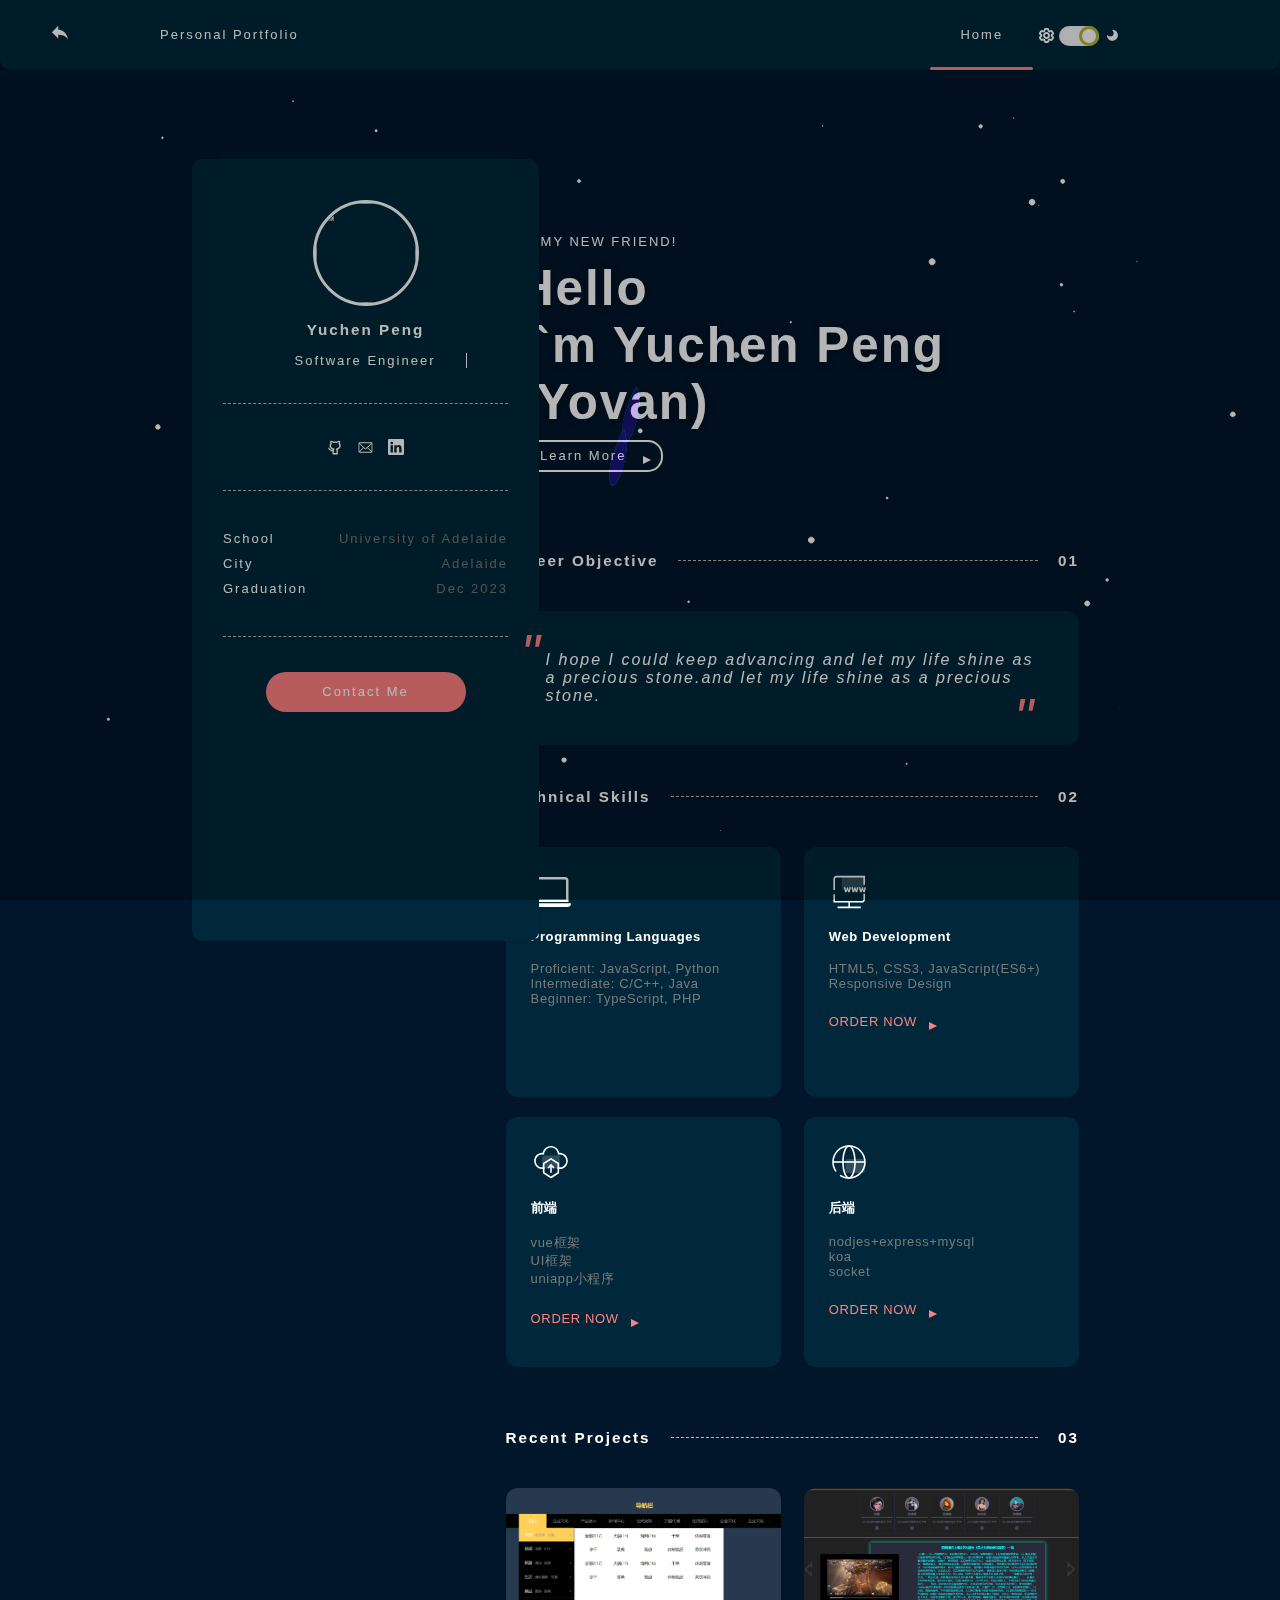
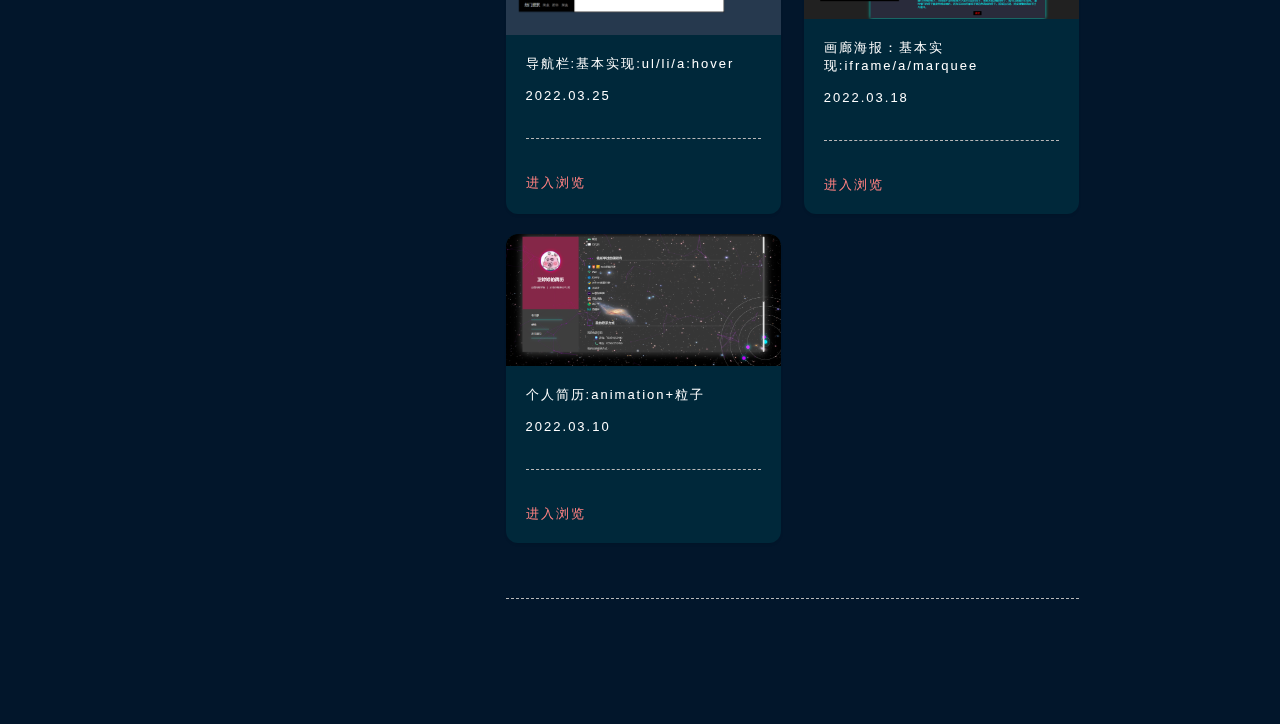
==== github-pages-deploy-action-temp-deployment-folder/index.html @ f35e8fc3 "Deploying to gh-pages from @ YuchenPeng17/Personal-Website@c840c9bd0dc0028532564ed7ede2179ddce161df " ====
<!DOCTYPE html>
<html lang="en">

<head>
  <meta charset="UTF-8">
  <meta http-equiv="X-UA-Compatible" content="IE=edge">
  <!-- This tag is crucial for responsive web design. -->
  <meta name="viewport" content="width=device-width, initial-scale=1.0">
  <title>Yuchen Peng Portfolio</title>
  <link rel="stylesheet" href="./css/base.css">
  <link rel="stylesheet" href="./css/index1.css">
  <script src="./js/jq.js"></script>
</head>

<body>

  <canvas class="canvas-wrap" id="triangle-lost-in-space" resize="true"></canvas>

  <!-- loadding -->
  <div class="lodding-wrap">
    <div class="loadding-div"></div>
  </div>
  <!-- 遮罩层 -->
  <div class="zhezhao" id="zhezhao">
    <span class="close"><svg t="1649229755294" class="icon" viewBox="0 0 1024 1024" version="1.1"
        xmlns="http://www.w3.org/2000/svg" p-id="4692" width="32" height="32">
        <path
          d="M512 0C229.187368 0 0 229.187368 0 512 0 794.812632 229.187368 1024 512 1024 794.812632 1024 1024 794.812632 1024 512 1024 229.187368 794.812632 0 512 0ZM512 970.105263C259.368421 970.105263 53.894737 764.631579 53.894737 512 53.894737 259.368421 259.368421 53.894737 512 53.894737 764.631579 53.894737 970.105263 259.368421 970.105263 512 970.105263 764.631579 764.631579 970.105263 512 970.105263ZM550.130526 512 719.629474 342.366316C730.273684 331.856842 730.273684 314.88 719.629474 304.370526 709.12 293.726316 692.143158 293.726316 681.633684 304.370526L512 473.869474 342.366316 304.370526C331.856842 293.726316 314.88 293.726316 304.370526 304.370526 293.726316 314.88 293.726316 331.856842 304.370526 342.366316L473.869474 512 304.370526 681.633684C293.726316 692.143158 293.726316 709.12 304.370526 719.629474 309.625263 724.884211 316.496842 727.578947 323.368421 727.578947 330.24 727.578947 337.111579 724.884211 342.366316 719.629474L512 550.130526 681.633684 719.629474C686.888421 724.884211 693.76 727.578947 700.631579 727.578947 707.503158 727.578947 714.374737 724.884211 719.629474 719.629474 730.273684 709.12 730.273684 692.143158 719.629474 681.633684L550.130526 512Z"
          p-id="4693"></path>
      </svg></span>
    <div id="videoResume">
      <video id="videoResumeC" controls="" name="media">
        <source src="http://123.56.144.92/hualang/WhyDon'tWe.mp4" type="video/mp4">
      </video>
    </div>
  </div>

  <!-- 主要页面 -->
  <div class="box">

    <!-- 顶部栏 -->
    <div class="header borderafter">
      <!-- 返回按钮 -->
      <a style="position: absolute;left:50px;" href="javascript:history.back()">
        <svg t="1649246285004" class="icon" viewBox="0 0 1024 1024" version="1.1" xmlns="http://www.w3.org/2000/svg"
          p-id="3737" width="20" height="20">
          <path
            d="M98 468.9l322.8-322.8v184.4C743.6 376.7 881.9 607.3 928 837.8 812.7 676.4 651.3 602.6 420.8 602.6v189.1L98 468.9z"
            p-id="3738" fill="#254665"></path>
        </svg>
      </a>


      <div class="col">
        <span>Personal Portfolio</span>
        <!-- 右边操作栏 -->

        <div class="header-right">
          <!-- 按钮 -->
          <div class="min_menu-wrap" id="minmenu">
            <span class="min_menu"></span>
          </div>
          <!-- 列表 -->
          <div class="menu_list">
            <!-- 栏目 -->
            <ul class="header-nav">
              <li class="active"><a href="./index.html">Home</a></li>
              <!-- <li><a href="./home.html">Projects</a></li>
              <li><a href="./resume.html">Experience</a></li>
              <li><a href="./contact.html">Contact</a></li>
              <li><a href="./blog.html">Blog</a></li>
              <li><a href="./live.html">Other</a></li> -->
            </ul>
            <!-- 开关灯 -->
            <span class="kaig-bottm">
              <svg t="1649159647627" class="icon" viewBox="0 0 1024 1024" version="1.1"
                xmlns="http://www.w3.org/2000/svg" p-id="2250" width="15" height="15">
                <path
                  d="M1008.535135 710.670332l-70.446388 116.386904a112.099975 112.099975 0 0 1-140.572857 43.829042l-69.422645-17.083729c-5.502624 3.1992-11.133217 6.3984-16.763809 9.341665l-18.299425 62.896276C687.335435 981.514621 639.4754 1023.744064 582.657604 1023.744064H441.764828c-56.817796 0-104.677831-42.293427-110.308423-97.703574l-18.299425-62.896276a422.166458 422.166458 0 0 1-16.827793-9.341665l-69.614597 17.083729a112.163959 112.163959 0 0 1-140.508873-43.893026L15.631361 710.542364a107.493127 107.493127 0 0 1 32.43989-144.731817L96.251206 518.910272a410.649338 410.649338 0 0 1 0-14.204448l-48.179955-46.836291a107.365159 107.365159 0 0 1-32.375906-144.731817l70.190452-116.450888a112.099975 112.099975 0 0 1 140.572857-43.893026l69.550612 17.083729c5.566608-3.1992 11.133217-6.3984 16.827794-9.341665l18.299425-62.896276C336.831061 42.229443 384.691096 0 441.508892 0H582.529636c56.817796 0 104.677831 42.293427 110.372407 97.63959l18.235441 62.704324c5.75856 3.007248 11.325169 6.142464 16.827793 9.341665l69.678581-17.083729a112.163959 112.163959 0 0 1 140.508873 43.893026l70.446388 116.514872a107.493127 107.493127 0 0 1-32.375906 144.731817l-48.179955 46.772307a414.616346 414.616346 0 0 1 0 14.204448l48.243939 46.836291c47.092227 31.928018 62.192452 94.952262 32.247938 145.115721z m-213.066733-142.23644l3.391152-31.032242a246.210447 246.210447 0 0 0 0-51.699076l-3.263184-30.904274 93.992502-91.305173-53.554612-88.553862-131.615096 32.311922-23.546113-16.059985a294.134466 294.134466 0 0 0-48.627844-26.809297l-27.513121-11.901025L568.453156 127.968008H455.649356L419.370426 252.736816l-27.705074 11.965009c-16.635841 7.166208-32.951762 16.187953-48.499875 26.745313l-23.610097 15.996001-131.487128-32.247938-53.36266 88.489878 94.056486 91.433141-3.263184 30.968258a247.874031 247.874031 0 0 0 0 51.699076l3.1992 30.904274-93.928518 91.369157 53.554612 88.489878 131.551112-32.311922 23.610097 16.059985c15.292177 10.429393 31.544114 19.451137 48.563859 26.809297l27.577106 11.965009L455.905292 895.776056h112.611848l36.342914-124.768808 27.64109-11.965009c16.699825-7.166208 32.951762-16.187953 48.563859-26.745313l23.546113-15.996001 131.423144 32.247938 53.68258-88.745814-94.184454-91.369157zM512.147232 615.846038c57.329668 0 103.846038-46.516371 103.974006-103.974006 0-57.329668-46.644339-103.974006-103.974006-103.974007S408.173225 454.542364 408.173225 511.872032 454.817564 615.846038 512.147232 615.846038z m0 127.968008c-127.968008 0-231.942014-103.910022-231.942015-231.942014 0-127.968008 103.910022-231.942014 231.942015-231.942015 127.968008 0 231.942014 103.910022 231.942014 232.133967A232.133967 232.133967 0 0 1 512.147232 743.814046z"
                  p-id="2251"></path>
              </svg>
              <!-- 开关按钮 -->
              <span class="my-radio active" id="myRadio">
                <i></i>
              </span>
              <svg t="1649159678284" class="icon" viewBox="0 0 1024 1024" version="1.1"
                xmlns="http://www.w3.org/2000/svg" p-id="3376" width="15" height="15">
                <path
                  d="M505.4 878.6c-196.7 0-358-150.9-374.9-343.1 1-18.6 16.1-33.4 34.9-33.4 10.8 0 20.5 4.8 26.9 12.4 0.2 0.3 0.5 0.1 0.5-0.7 41.6 44.2 100.5 71.9 166.1 71.9 127.1 0 230.1-103 230.1-230.1 0-66.1-28-125.1-72.6-166.8 0.1-0.1 0.5-0.1 0.3-0.3-7-6.5-11.4-15.7-11.4-26.1 0-19 14.9-34.1 33.7-35.3 192.1 17.1 342.9 178.3 342.9 375 0 208-168.5 376.5-376.5 376.5z"
                  p-id="3377"></path>
              </svg>
            </span>
          </div>
        </div>
      </div>
    </div>

    <!-- 顶部导航 -->
    <div class="navigation">
      <div class="nav-titleBox co zz">
        <!-- 占位符 -->
        <div class="co-left"></div>

        <!-- 标题 -->
        <div class="co-right ">
          <span class="titleBox-tag">HI MY NEW FRIEND!</span>
          <h1>
            Hello<br>
            I`m Yuchen Peng (Yovan)
          </h1>
          <a class="buttom navbtn" href="#next-one">Learn More</a>
        </div>
      </div>
    </div>




    <!-- 主要内容 -->
    <div class="container content zz">

      <!-- 占位符 -->
      <div class="co-left">
        <!-- 简历吸盘 -->
        <div class="me-card carbox borderbefore" id="mycard">
          <div class="mecar-title">
            <div class="me-image">
              <!-- <span class="status">
                <i>Open to New Roles</i>
              </span> -->
              <img src="./img/ProfessionalPhoto.jpg" alt="">
            </div>
            <h3>Yuchen Peng</h3>
            <p class="me-hover">
              <span>Software Engineer</span>
            </p>
          </div>
          <div class="borderbotm"></div>
          <div class="lianxi-list">
            <a title="github:wttAndroid" href="https://gitee.com/wttAndroid">
              <svg t="1649145950732" class="icon" viewBox="0 0 1024 1024" version="1.1"
                xmlns="http://www.w3.org/2000/svg" p-id="16367" width="15" height="15">
                <path
                  d="M695.765333 981.333333h-276.053333c-26.794667 0-47.317333-21.077333-47.317333-48.64V739.84c0-29.184 6.314667-56.746667 17.365333-81.066667-129.365333-48.64-214.528-150.784-214.528-264.277333 0-53.504 17.365333-103.765333 50.474667-147.498667-12.629333-42.154667-15.786667-95.658667-12.629334-157.269333C216.234667 62.122667 236.8 42.666667 261.973333 42.666667c14.208 0 134.101333 1.621333 203.52 64.853333a504.448 504.448 0 0 1 184.533334 0C717.866667 44.288 837.717333 42.666667 853.504 42.666667c25.216 0 45.738667 19.456 47.317333 45.397333 4.693333 61.610667 0 115.114667-12.629333 157.269333C921.301333 290.688 938.666667 340.906667 938.666667 392.832c0 113.493333-85.162667 215.637333-214.528 264.277333a207.786667 207.786667 0 0 1 17.365333 81.066667v192.896c1.578667 27.562667-20.48 50.261333-45.738667 50.261333z m-228.693333-97.28h181.333333V739.84c0-27.562667-12.586667-53.504-33.109333-71.338667-14.165333-11.349333-20.48-30.805333-15.786667-50.261333 4.778667-17.834667 18.944-32.426667 36.309334-35.669333 123.050667-24.32 208.213333-102.144 208.213333-189.696 0-47.018667-25.258667-82.688-45.738667-105.386667-14.208-14.549333-17.365333-35.626667-7.893333-55.082667 6.314667-12.970667 15.786667-40.533333 15.786667-89.173333-39.466667 6.485333-85.205333 19.456-102.528 45.397333-11.093333 16.213333-31.573333 24.32-50.474667 19.456a393.045333 393.045333 0 0 0-194.005333 0c-18.944 4.864-37.888-3.242667-50.474667-19.456-17.365333-25.941333-63.146667-38.912-102.528-45.397333 1.578667 48.64 9.429333 76.202667 15.786667 89.173333 7.850667 17.834667 4.693333 40.533333-7.936 55.082667-20.48 22.698667-45.738667 58.368-45.738667 105.386667 0 87.552 85.205333 163.754667 208.213333 189.696 17.365333 3.242667 31.573333 17.834667 36.266667 35.669333 4.736 17.834667-1.578667 37.290667-15.786667 50.261333a95.104 95.104 0 0 0-33.109333 71.296v144.298667h3.157333z"
                  fill="#172B4D" p-id="16368"></path>
                <path
                  d="M403.968 788.394667c-212.949333 0-309.162667-194.56-313.898667-202.666667-11.050667-24.32-1.578667-53.461333 20.48-64.810667 23.68-11.349333 52.053333-1.621333 63.146667 21.077334 3.114667 6.485333 80.426667 157.269333 241.28 149.162666 26.837333-1.621333 48.896 19.456 48.896 46.976 1.578667 27.562667-18.901333 50.261333-45.738667 50.261334h-14.165333z"
                  fill="#172B4D" p-id="16369"></path>
              </svg>
            </a>
            <a title="email:1457321681@qq.com" href="Mailto:1457321681@qq.com?Subject=邮箱标题&amp;Body=邮箱内容！">
              <svg t="1649145973361" class="icon" viewBox="0 0 1024 1024" version="1.1"
                xmlns="http://www.w3.org/2000/svg" p-id="17271" width="15" height="15">
                <path
                  d="M983.899806 785.385782V224.886223h0.180631l-0.180631-4.696419c-0.180632-5.238314-0.722526-10.476627-1.806315-15.714941-2.890104-25.469042-21.675781-44.977245-45.519139-47.686717H122.287529c-11.741048 0-23.482096 1.625684-34.861881 5.238314-30.346093 10.295996-50.757453 40.100194-50.576821 74.058917v534.849885c-0.361263 21.314518 5.780208 42.087141 17.701887 59.789028l0.361263 0.722526 5.418946 3.973893c18.243782 21.856412 44.977245 34.319986 73.517022 34.500618H904.421944c37.751984 0 70.265655-27.094726 79.477862-66.291763l0.180631-0.541894c0.361263-5.96084 0.361263-11.741048-0.180631-17.701888zM390.16405 547.494091l55.453872 49.854295 43.893456 40.100194c5.418945 5.96084 13.005468 9.57347 21.133886 9.57347 7.947786 0 15.534309-3.431999 21.133886-9.57347l101.153642-91.941436 272.753572 263.721997H126.622685L390.16405 547.494091z m120.119951 30.346092L111.449638 216.03528H115.604163c214.409596-0.903158 703.559711-2.890104 793.875463-0.361263l-399.195625 362.166166z m165.458458-69.72376l251.619686-227.956959v474.518963L675.742459 508.116423z m-328.568707 0.180631L93.205856 760.278003V278.895043l253.967896 229.402011z"
                  p-id="17272"></path>
              </svg>
            </a>
            <a title="LinkedIn">
              <svg xmlns="http://www.w3.org/2000/svg" width="16" height="16" fill="currentColor" class="bi bi-linkedin" viewBox="0 0 16 16">
                <path d="M0 1.146C0 .513.526 0 1.175 0h13.65C15.474 0 16 .513 16 1.146v13.708c0 .633-.526 1.146-1.175 1.146H1.175C.526 16 0 15.487 0 14.854zm4.943 12.248V6.169H2.542v7.225zm-1.2-8.212c.837 0 1.358-.554 1.358-1.248-.015-.709-.52-1.248-1.342-1.248S2.4 3.226 2.4 3.934c0 .694.521 1.248 1.327 1.248zm4.908 8.212V9.359c0-.216.016-.432.08-.586.173-.431.568-.878 1.232-.878.869 0 1.216.662 1.216 1.634v3.865h2.401V9.25c0-2.22-1.184-3.252-2.764-3.252-1.274 0-1.845.7-2.165 1.193v.025h-.016l.016-.025V6.169h-2.4c.03.678 0 7.225 0 7.225z"/>
              </svg>
            </a>
          </div>
          <div class="borderbotm"></div>
          <div class="mecar-bottm">
            <div>
              <span class="mecarbottm-key">School</span>
              <span class="mecarbottm-value">University of Adelaide</span>
            </div>
            <div>
              <span class="mecarbottm-key">City</span>
              <span class="mecarbottm-value">Adelaide</span>
            </div>
            <div>
              <span class="mecarbottm-key">Graduation</span>
              <span class="mecarbottm-value">Dec 2023</span>
            </div>

          </div>
          <div class="borderbotm"></div>
          <div class="buttom-box ">
            <a class="button" href="Mailto:1457321681@qq.com?Subject=邮箱标题&amp;Body=邮箱内容！">Contact Me</a>
          </div>
        </div>
      </div>
      <!-- 右边 -->
      <div class="co-right" id="next-one">
        <!-- 完成项目 -->
        <!-- <div class="content-li li1">
          <div class="li1-box borderbefore">
            <span>15</span><span class="tag">+</span>
            <div class="borderbotm"></div>
            <p>完成的个人项目</p>
          </div>
          <div class="li1-box borderbefore">
            <span>3</span><span class="tag">+</span>
            <div class="borderbotm"></div>
            <p>参与的团队项目</p>
          </div>
          <div class="li1-box borderbefore">
            <span>5</span><span class="tag">+</span>
            <div class="borderbotm"></div>
            <p>获奖情况</p>
          </div>
        </div> -->
        <!-- 我的故事 -->
        <div class="content-li li2">
          <h3>
            <span>Career Objective</span>
            <div class="borderbotm"></div>
            <span>01</span>
          </h3>
          <div class="carbox li2-box">
            <blockquote>
              I hope I could keep advancing and let my life shine as a precious stone.and let my life shine as a
              precious stone.
            </blockquote>
          </div>
        </div>
        <!-- 视频简历 -->
        <!-- <div class="content-li li3">
          <h3>
            <span>视频简历</span>
            <div class="borderbotm"></div>
            <span>02</span>
          </h3>
          <div class="carbox li3-box">
            <div class="play-buttom" id="playbuttom">

              <span><svg t="1649146869552" class="icon" viewBox="0 0 1024 1024" version="1.1"
                  xmlns="http://www.w3.org/2000/svg" p-id="20204" width="50" height="50">
                  <path d="M657.92 535.04l-256-160v320z" p-id="20205" data-spm-anchor-id="a313x.7781069.0.i27"
                    class="selected" fill="#ffffff"></path>
                </svg></span>
            </div>
          </div>
        </div> -->
        <!-- 我的能力 -->
        <div class="content-li li4">
          <h3>
            <span>Technical Skills</span>
            <div class="borderbotm"></div>
            <span>02</span>
          </h3>
          <div class="li4-box">
            <!-- <div class="carbox">
              <svg t="1649230330671" class="icon" viewBox="0 0 1024 1024" version="1.1"
                xmlns="http://www.w3.org/2000/svg" p-id="1638" width="40" height="40">
                <path
                  d="M488.96 506.88h40.96v307.2h-40.96zM803.84 737.28h-97.28c-45.056 0-81.92-36.864-81.92-81.92V502.272h40.96V655.36c0 22.528 18.432 40.96 40.96 40.96h97.28v40.96zM312.32 737.28H215.04v-40.96h97.28c22.528 0 40.96-18.432 40.96-40.96V502.272h40.96V655.36c0 45.056-36.864 81.92-81.92 81.92z"
                  fill="#254665" p-id="1639"></path>
                <path
                  d="M509.44 942.08c-46.592 0-84.48-37.888-84.48-84.48S462.848 773.12 509.44 773.12s84.48 37.888 84.48 84.48-37.888 84.48-84.48 84.48z m0-128c-24.064 0-43.52 19.456-43.52 43.52s19.456 43.52 43.52 43.52 43.52-19.456 43.52-43.52-19.456-43.52-43.52-43.52zM171.52 798.72c-46.592 0-84.48-37.888-84.48-84.48S124.928 629.76 171.52 629.76 256 667.648 256 714.24 218.112 798.72 171.52 798.72z m0-128c-24.064 0-43.52 19.456-43.52 43.52s19.456 43.52 43.52 43.52 43.52-19.456 43.52-43.52-19.456-43.52-43.52-43.52zM847.36 798.72c-46.592 0-84.48-37.888-84.48-84.48s37.888-84.48 84.48-84.48 84.48 37.888 84.48 84.48-37.888 84.48-84.48 84.48z m0-128c-24.064 0-43.52 19.456-43.52 43.52s19.456 43.52 43.52 43.52 43.52-19.456 43.52-43.52-19.456-43.52-43.52-43.52z"
                  fill="#254665" p-id="1640"></path>
                <path
                  d="M683.52 543.232H319.488c-90.112 0-163.328-73.216-163.328-163.328 0-90.112 73.216-163.328 163.328-163.328h7.68C344.064 138.752 413.696 81.92 495.616 81.92c69.632 0 132.608 42.496 159.232 105.472 9.728-1.536 19.456-2.56 29.184-2.56 98.816 0 179.2 80.384 179.2 179.2-0.512 98.816-80.896 179.2-179.712 179.2zM319.488 258.048c-67.584 0-122.368 54.784-122.368 122.368s54.784 122.368 122.368 122.368h364.544c76.288 0 138.24-61.952 138.24-138.24s-61.952-138.24-138.24-138.24c-12.288 0-24.576 1.536-36.864 5.12l-19.456 5.12-5.632-18.944C605.696 161.792 553.472 122.88 495.616 122.88c-68.096 0-124.416 51.2-131.584 118.784l-2.048 22.016-21.504-3.584c-7.168-1.536-14.336-2.048-20.992-2.048z"
                  fill="#254665" p-id="1641"></path>
                <path
                  d="M655.36 640H307.2V424.96c0-33.792 27.648-61.44 61.44-61.44h348.16v215.04c0 33.792-27.648 61.44-61.44 61.44z"
                  fill="#254665" opacity=".18" p-id="1642"></path>
              </svg>
              <h4>UI设计</h4>
              <p>
                UI排版<br>
                响应式页面<br>
                静态页面、动画效果<br>
              </p>
              <a>ORDER NOW</a>
            </div> -->
            
            <!-- Skill1 - Coding  -->
            <div class="carbox">
              <svg xmlns="http://www.w3.org/2000/svg" class="icon" width="40" height="40" fill="currentColor" class="bi bi-laptop" viewBox="0 0 16 16">
                <path d="M13.5 3a.5.5 0 0 1 .5.5V11H2V3.5a.5.5 0 0 1 .5-.5zm-11-1A1.5 1.5 0 0 0 1 3.5V12h14V3.5A1.5 1.5 0 0 0 13.5 2zM0 12.5h16a1.5 1.5 0 0 1-1.5 1.5h-13A1.5 1.5 0 0 1 0 12.5"/>
              </svg>
              <h4>Programming Languages</h4>
              <p>
                Proficient: JavaScript, Python<br>
                Intermediate: C/C++, Java<br>
                Beginner: TypeScript, PHP<br>
              </p>
            </div>

            <div class="carbox">
              <svg t="1649230368898" class="icon" viewBox="0 0 1024 1024" version="1.1"
                xmlns="http://www.w3.org/2000/svg" p-id="1847" width="40" height="40">
                <path
                  d="M153.6 460.8h-40.96V179.2c0-45.056 34.816-81.92 78.336-81.92H921.6v230.4h-40.96V138.24H190.976c-20.48 0-37.376 18.432-37.376 40.96v281.6zM843.776 783.36H112.64v-216.064h40.96V742.4h690.176c20.48 0 37.376-18.432 37.376-40.96v-141.824h40.96V701.44c-0.512 45.056-35.328 81.92-78.336 81.92zM220.16 885.76h593.92v40.96H220.16z"
                  fill="#333333" p-id="1848"></path>
                <path
                  d="M418.304 388.096l17.408 83.968 27.648-83.968H481.28l24.576 82.432 16.384-82.432h36.864l-27.648 130.048h-39.424L470.528 455.68 450.56 518.144h-39.424l-29.696-130.048h36.864zM611.328 388.096l17.408 83.968 27.648-83.968h17.92l24.576 82.432 16.384-82.432h36.864l-27.648 130.048h-39.424L663.552 455.68l-19.968 62.464H604.16l-29.696-130.048h36.864zM804.352 388.096l17.408 83.968 27.648-83.968h17.92l24.576 82.432 16.384-82.432h36.864l-27.648 130.048h-39.424L856.576 455.68l-19.968 62.464h-39.424l-29.696-130.048h36.864z"
                  fill="#EB4446" p-id="1849"></path>
                <path
                  d="M839.168 445.44h-512V179.2c0-33.792 27.648-61.44 61.44-61.44h512v266.24c0 33.792-27.648 61.44-61.44 61.44z"
                  fill="#333333" opacity=".18" p-id="1850"></path>
                <path d="M496.64 762.88h40.96v143.36h-40.96z" fill="#333333" p-id="1851"></path>
              </svg>
              <h4>Web Development</h4>
              <p>
                HTML5, CSS3, JavaScript(ES6+)<br>
                Responsive Design<br>
                
              </p>
              <a>ORDER NOW</a>
            </div>
            <div class="carbox">
              <svg t="1649230380175" class="icon" viewBox="0 0 1024 1024" version="1.1"
                xmlns="http://www.w3.org/2000/svg" p-id="2002" width="40" height="40">
                <path
                  d="M738.304 689.664h-59.392v-40.96h59.392c89.6 0 162.816-74.24 162.816-164.864 0-91.136-73.216-164.864-162.816-164.864-9.216 0-18.944 1.024-28.16 2.56l-21.504 3.584-2.048-22.016C677.376 211.968 602.112 143.36 512 143.36c-90.624 0-165.888 68.608-175.104 159.744l-2.048 22.016-21.504-3.584c-9.216-1.536-18.432-2.56-28.16-2.56-89.6 0-162.816 74.24-162.816 164.864 0 91.136 73.216 164.864 162.816 164.864h59.904v40.96H285.184c-112.128 0-203.776-92.672-203.776-205.824s91.136-205.824 203.776-205.824c4.608 0 9.728 0 14.336 0.512C319.488 176.64 407.04 102.4 511.488 102.4c104.96 0 192.512 74.24 212.48 175.616 4.608-0.512 9.216-0.512 14.336-0.512 112.128 0 203.776 92.672 203.776 205.824s-91.136 206.336-203.776 206.336z"
                  fill="#333333" p-id="2003"></path>
                <path d="M574.464 679.936L512 617.984l-62.464 61.952-28.672-28.672 91.136-91.648 91.136 91.648z"
                  fill="#EB4446" p-id="2004"></path>
                <path d="M491.52 614.4h40.96v171.52h-40.96z" fill="#EB4446" p-id="2005"></path>
                <path
                  d="M512 928.768c-3.584 0-7.68-1.024-10.752-3.072l-187.392-119.296c-6.144-3.584-9.728-10.24-9.728-17.408v-239.104c0-7.168 3.584-13.312 9.728-17.408l187.392-119.296c6.656-4.096 15.36-4.096 22.016 0l187.392 119.296c6.144 3.584 9.728 10.24 9.728 17.408V788.48c0 7.168-3.584 13.312-9.728 17.408l-187.392 119.296c-3.584 2.56-7.68 3.584-11.264 3.584z m-166.912-151.552l166.912 106.496 166.912-106.496v-216.576L512 454.656l-166.912 106.496v216.064z m354.304 11.264z"
                  fill="#333333" p-id="2006"></path>
                <path
                  d="M675.84 675.84H286.72V409.6c0-33.792 27.648-61.44 61.44-61.44h389.12v266.24c0 33.792-27.648 61.44-61.44 61.44z"
                  fill="#333333" opacity=".18" p-id="2007"></path>
              </svg>
              <h4>前端</h4>
              <p>
                vue框架<br>
                UI框架<br>
                uniapp小程序
              </p>
              <a>ORDER NOW</a>
            </div>
            <div class="carbox">
              <svg t="1649230391217" class="icon" viewBox="0 0 1024 1024" version="1.1"
                xmlns="http://www.w3.org/2000/svg" p-id="2160" width="40" height="40">
                <path
                  d="M512 942.08c-99.328 0-174.08-184.832-174.08-430.08s74.752-430.08 174.08-430.08 174.08 184.832 174.08 430.08-74.752 430.08-174.08 430.08z m0-819.2c-62.976 0-133.12 159.744-133.12 389.12s70.144 389.12 133.12 389.12 133.12-159.744 133.12-389.12-70.144-389.12-133.12-389.12z"
                  fill="#333333" p-id="2161"></path>
                <path d="M102.4 491.52h814.592v40.96H102.4z" fill="#EB4446" p-id="2162"></path>
                <path
                  d="M512 942.08c-85.504 0-167.936-25.088-239.104-72.192l22.528-33.792C359.936 878.592 434.688 901.12 512 901.12c214.528 0 389.12-174.592 389.12-389.12s-174.592-389.12-389.12-389.12-389.12 174.592-389.12 389.12c0 82.944 25.6 161.792 74.24 228.864l-33.28 24.064C110.08 691.2 81.92 603.648 81.92 512c0-237.056 193.024-430.08 430.08-430.08s430.08 193.024 430.08 430.08-193.024 430.08-430.08 430.08z"
                  fill="#333333" p-id="2163"></path>
                <path
                  d="M860.16 793.6H419.84V496.64c0-33.792 27.648-61.44 61.44-61.44h440.32v296.96c0 33.792-27.648 61.44-61.44 61.44z"
                  fill="#333333" opacity=".18" p-id="2164"></path>
              </svg>
              <h4>后端</h4>
              <p>
                nodjes+express+mysql<br>
                koa<br>
                socket<br>
              </p>
              <a>ORDER NOW</a>
            </div>
          </div>
        </div>

        <!-- 我的期望薪资 (新加) -->
        <!-- <div class="content-li li7">
          <h3>
            <span>期望薪资</span>
            <div class="borderbotm"></div>
            <span>04</span>
          </h3>
          <div class="li7-box">
            <div class="carbox li7boxitem active">
              <div>
                <h3>兼职</h3>
                <div class="item-price">
                  <sub>￥</sub>
                  20
                  <sub>h</sub>
                </div>
              </div>
              <div class="borderbotm"></div>
              <p>HTML+CSS+JS案例.</p>
              <p>静态/动态网站.</p>
              <p>uniapp小程序.</p>
              <p class="throughline">毕业论文.</p>
              <button class="buttonsty">聘用</button>
            </div>
            <div class="carbox li7boxitem">
              <div>
                <h3>全职</h3>
                <div class="item-price">
                  <sub>￥</sub>
                  5000
                  <sub>M</sub>
                </div>
              </div>
              <div class="borderbotm"></div>
              <p>web网站.</p>
              <p>vue、uniapp.</p>
              <p>nodejs+koa+mysql</p>
              <p class="throughline">毕业论文.</p>
              <button class="buttonsty">聘用</button>
            </div>
          </div>
        </div> -->

        <!-- 我的专业教室 -->
        <!-- <div class="content-li li5">
          <h3>
            <span>我的专业教师</span>
            <div class="borderbotm"></div>
            <span>05</span>
          </h3>
          <div class="li5-box">
            <div class="left buttonsty" id="leftimg">
              <span>
                <svg t="1649148549783" class="icon" viewBox="0 0 1024 1024" version="1.1"
                  xmlns="http://www.w3.org/2000/svg" p-id="22757" width="25" height="25">
                  <path
                    d="M325.399273 235.124364L600.157091 488.727273 325.399273 742.353455a34.909091 34.909091 0 1 0 47.36 51.316363l302.545454-279.272727a34.909091 34.909091 0 0 0 0-51.316364l-302.545454-279.272727a34.909091 34.909091 0 1 0-47.36 51.316364"
                    fill="#ffffff" p-id="22758" data-spm-anchor-id="a313x.7781069.0.i41" class="selected"></path>
                </svg>
              </span>
            </div>
            <div class="right buttonsty" id="rightimg">
              <span>
                <svg t="1649148517782" class="icon" viewBox="0 0 1024 1024" version="1.1"
                  xmlns="http://www.w3.org/2000/svg" p-id="21306" width="25" height="25">
                  <path
                    d="M675.328 765.626182L400.570182 512l274.757818-253.626182a34.909091 34.909091 0 1 0-47.36-51.316363l-302.545455 279.272727a34.909091 34.909091 0 0 0 0 51.316363l302.545455 279.272728a34.909091 34.909091 0 1 0 47.36-51.316364"
                    fill="#ffffff" p-id="21307" data-spm-anchor-id="a313x.7781069.0.i34" class="selected"></path>
                </svg>


              </span>
            </div>

            <div class="li5box-ul" id="li5boxul">
              <div class="li5box-car carbox">
                <img src="./img/toux.jpg" alt="">
                <h3>张老师</h3>
                <span>Android</span>
                <p>
                  我业精于勤而荒于嬉，行成于思而毁于随。
                </p>
              </div>
              <div class="li5box-car carbox">
                <img src="./img/toux.jpg" alt="">
                <h3>史老师</h3>
                <span>web前端开发</span>
                <p>
                  青，取之于蓝而青于蓝;
                  冰，水为之而寒于水。
                </p>
              </div>
              <div class="li5box-car carbox">
                <img src="./img/toux.jpg" alt="">
                <h3>杜老师</h3>
                <span>javaweb</span>
                <p>
                  有志者事竟成。
                </p>
              </div>
            </div>
          </div>

        </div> -->
        <!-- 最近完成 -->
        <div class="content-li li6">
          <h3>
            <span>Recent Projects</span>
            <div class="borderbotm"></div>
            <span>03</span>
          </h3>
          <div class="li6-box">
            <div class="carbox">
              <a class="imgbox" href="http://123.56.144.92/nav/index.html">
                <img src=" ./img/project/daohanglan.png" alt="">
              </a>
              <div class="li6car-title">
                导航栏:基本实现:ul/li/a:hover
                <br><br>2022.03.25
                <div class="borderbotm"></div>
                <a href="http://123.56.144.92/nav/index.html">进入浏览</a>
              </div>
            </div>
            <div class=" carbox">
              <a class="imgbox" href="http://123.56.144.92/hualang/index.html">
                <img src="./img/project/hualang.png" alt="">
              </a>
              <div class="li6car-title">
                画廊海报：基本实现:iframe/a/marquee
                <br><br>2022.03.18
                <div class="borderbotm"></div>
                <a href="http://123.56.144.92/hualang/index.html">进入浏览</a>
              </div>
            </div>
            <div class="carbox">
              <a class="imgbox" href="http://123.56.144.92/jianli/index.html">
                <img src="./img/project/jianli.png" alt="">
              </a>
              <div class="li6car-title">
                个人简历:animation+粒子
                <br><br>2022.03.10
                <div class="borderbotm"></div>
                <a href="http://123.56.144.92/jianli/index.html">进入浏览</a>
              </div>
            </div>
          </div>
        </div>

        <div class="borderbotm"></div>
        <!-- 底部 -->
        <!-- <div class="carbox copybottom">
          © 2024 Yuchen Peng.
        </div> -->
      </div>
      <div class="left">
      </div>

    </div>

</body>
<script type="text/javascript" src="./js/paper-full.min.js"></script>
<script type="text/javascript" src="./js/canvas.js"></script>
<script src="./js/base.js"></script>
<script src="./js/index1.js"></script>


</html>
---- github-pages-deploy-action-temp-deployment-folder/css/base.css ----
:root {
 /* 默认背景色 */
--backColor:#fff;
--borderline:#00283a;
 /* 卡片 */
--headerCOlor:#00283A;
 /* 卡片 */
--headerhover:rgb(0, 40, 58,.8);

  /* 默认字体颜色 */
--headerFont:#fff;
  /* 反差色 */
--fontColor:#00283A;
--mainColor:#ff8181;
--bagColor:#02162b;
}

.content-li svg path,.buttom svg path{
  fill:#fff;
}
svg{
  vertical-align: middle;
}
svg path{
  fill: var(--headerFont);
}

/* 遮罩 */
.zhezhao{
  position: fixed;
  left: 0px;
  right: 0px;
  bottom: 0px;
  top: 0px;
  background-color: rgba(0, 0, 0, .7);
  z-index: 9;
  display: none;
}
.zhezhao.active{
  display: block;
}
.zhezhao .close{
  position: absolute;
  right: 20%;
  top:  10%;
}
.close path{
  fill: #FCFCFE;
}
#videoResume{
  position: absolute;
  left: 50%;
  top:  50%;
  transform: translate(-50%,-50%);
}
#videoResumeC{
  width: 100%;
}


body,
html {
  position: relative;
  margin: 0px;
  width: 100%;
  padding: 0px;
  font-size: 13px;
  letter-spacing: 2px;
  transition: .4s ease-in-out;
  font-weight: 400;
  font-family: -apple-system, BlinkMacSystemFont, "Segoe UI", Roboto, "Helvetica Neue", Arial, "Noto Sans", sans-serif, "Apple Color Emoji", "Segoe UI Emoji", "Segoe UI Symbol", "Noto Color Emoji";
  
  color: var(--headerFont);
  background-color:var(--bagColor);
}
a{
   transition: color .6s ease-in-out;
   text-decoration: none;
   color: inherit;
}
a:hover {
  color: var(--mainColor);
}


.carbox {
  background-color: var(--headerCOlor);
  border-radius: 12px;
  box-shadow: 0 2px 4px -2px rgb(0 0 0 / 15%);
}

ul {
  list-style: none;
  margin: 0px;
  padding: 0px;
}

ul>li {
  display: inline-block;
}
img {
  width: 100%;
  height: 100%;
  vertical-align: middle;
}
.copybottm {
  padding: 30px 20px;
  color: #7B7B7D;
  font-size: 10px;
  font-weight: 700;
  letter-spacing: 2px;
  transition: .4s ease-in-out;
  text-transform: uppercase;
}

 /* 顶部栏目 */
.header {
  position: fixed;
  z-index: 2;
  top: 0px;
  width: 100%;
  height: 70px;
  line-height: 70px;
  background-color: var(--headerCOlor);
  border-radius: 0% 0% 10px 10px;
  box-shadow: 0 2px 4px 0 rgb(0 0 0 / 15%);
}

/* 下面的装饰 */
.borderafter::after{
  content: '';
  position: absolute;
  top: 70px;
  left: 0px;
  right: 0px;
  height: 8px;
  /* background-color: #00283A; */
  background-color: var(--borderline);
  border-radius: 0% 0% 5px 5px;
  opacity: .3;
}

/* 上面的装饰 */
.borderbefore::before{
  content: '';
  position: absolute;
  top: -8px;
  left: 8%;
  right: 8%;
  height: 10px;
  background-color: var(--borderline);
  border-radius: 5px 5px 0% 0%;
  opacity: .3;
}

.col {
  width: 75%;
  margin: 0 auto;
  /* border: 1px solid red; */
}

.header>div {
  display: flex;
  justify-content: space-between;
}

/* 开灯 */
.kaig-bottm img {
  width: 15px;
  height: 15px;
}
.kaig-bottm .my-radio{
  position: relative;
  display: inline-block;
  height: 20px;
  width: 40px;
  vertical-align: middle;
  background: #F4F5F7;
  border-radius: 2em;
  box-shadow: inset 0 0 4px -1px rgb(0 0 0 / 15%);
  transition: .4s ease-in-out;
  cursor: pointer;
}

.kaig-bottm .my-radio.active>i{
  right: 0px;
  left: auto;
}
.kaig-bottm .my-radio>i{
  position: absolute;
  left: 0px;
  top: 0px;
  bottom: 0px;
  display: inline-block;
  width: 35%;
  border: solid 3px #AFB42B;
  border-radius: 50%;
  background: #FCFCFE;
  transition: all .2s ease;
}

/* 顶部导航栏 */
.header-nav {
  display: inline-block;
}

.header-nav>li.active::after {
  content: '';
  display: inline-block;
  position: absolute;
  bottom: 0;
  left: 0px;
  right: 0px;
  border-radius: 10px;
  height: 3px;
  background-color: var(--mainColor);
  transition: .4s ease-in-out;
}

.header-nav>li {
  padding: 0 30px;
  position: relative;
  transition: color .6s ease-in-out;
  box-sizing: border-box;
}

.header-nav>li:hover {
  color: var(--mainColor);
}



/* 导航 */ 
/* 黑色主题背景 */
.navigation.active{ 
  background-image: url("../img/back/aitx6-0og08.webp") !important;
  
}
/* 默认主题 */
.navigation {
  margin: 0px auto 0;
  width: 95%;
  background-color: transparent;
  height: 600px;
  border-radius: 20px;
  background-image: url("../img/back/a58cbbffd2aa49c1b1e99990be912f30.jpg");
  background-attachment: fixed;
  background-size: 100%;
  background-repeat: no-repeat;
  overflow: hidden;
  color: #fff;
}

/* 顶部导航 */
.navigation .titleBox-tag {
  text-transform: uppercase;
}

.navigation h1 {
  margin: 10px 0;
  font-size: 3.8rem;
  color: #fcfcfe;
  text-shadow: 0 1px 10px rgb(0 0 0 / 30%);
}
.navigation .buttom:hover{
  transform: scale(1.1);
  color: #fff;
}
.navigation>.nav-titleBox {
  margin-top: 18rem;
}

.nav-titleBox .buttom {
  display: inline-block;
  height: 28px;
  line-height: 28px;
  padding: 0px 35px 0 20px;
  border: 2px solid white;
  border-radius: 15px;
  cursor: pointer;
  transition: transform .3s ease;
  color: #fcfcfe;
  position: relative;
}
.nav-titleBox .buttom::after{
  position: absolute;
  right: 10px;
  top: 50%;
  content: '';
  width: 0px;
  height: 0px;
  border-top: 4px solid transparent;
  border-left: 8px solid #fff;
  border-bottom: 4px solid transparent;
  animation: bmove 1s infinite;
}
@keyframes bmove {
  0%{
    opacity: 1;
    transform: translateX(-8px) translateY(-50%);
  }
  100%{
    opacity: 0;
    transform: translateX(5px) translateY(-50%);
  }
}


/* 内容 */

.co-left {
  width:35%;
  display: inline-block;
  height: 50px;
}

.co-right {
  width: 64%;
  display: inline-block;
  /* background-color: #45454566; */
  min-height: 50px;
}
.co{
  width: 70%;
  margin: 0 auto;
}

.content {
  position: relative;
  top: -90px;
  min-height: 1000px;
  width: 70%;
  margin: 0 auto;
  display: flex;
  /* background-color: rgba(10, 15, 20, 0.2); */
}


/* 左半部分 */
.content .me-card {
  /* top: 390px; */
}

.scroll{
  position: fixed !important;
  top: 49%;
}
.content .me-card {
  width: fit-content;
  min-width: 285px;
  transform: translateY(-351px);
  height: 780px;
  /* backgrounbad-color: var(--headerCOlor); */
  border-radius: 10px;
  text-align: center;
  border: 1px solid var(--headerCOlor);
  padding: 0px 30px;
}


/* 左边吸盘 */
.mecar-title {
  margin-top: 40px;
}


.me-hover span{
  margin: 0 auto;
  display: block;
  font: 14px ;
  border-right: .08em solid;
  /* 个数*2ch */
  width: 28ch; 
  white-space: nowrap;
  overflow: hidden;
  animation: typing 3s steps(28,end), blink-caret .3s step-end infinite alternate;
}


@keyframes typing {
  from {
    width: 0;
  }
}
@keyframes blink-caret {
  50%{
    border-color: transparent;
  }
}


/* 虚线 */
.content .borderbotm {
  /* border-style: dashed; */
  border-bottom: 1px dashed rgb(187, 185, 185);
  height: 0px;
  margin: 35px 0;
}

.mecar-title .me-image {
  position: relative;
  display: inline-block;
}
.me-image>img{
  width: 100px;
  height: 100px;
  border: solid 3px #FCFCFE;
  border-radius: 50%;
  box-shadow: 0 2px 4px -2px rgb(0 0 0 / 15%);
}
.mecar-title .me-image>.status{
    height: 20px;
    width: 20px;
     box-shadow: 0 2px 4px -2px rgb(0 0 0 / 15%);
    border-radius: 50%;
    position: absolute;
    border: solid 3px #FCFCFE;
    right: 0px;
    bottom: 0px;
    background-color: var(--mainColor);
    overflow: hidden;
    color: #fff;
    transition: width .2s ease-in-out, visible .2s ease-in-out;
}
.mecar-title .me-image:hover .status{
  width: 100px;
  border-radius: 20px;
}
.mecar-title .me-image:hover .status i {
  width: 0%;
  visibility: hidden;
}
.mecar-title .me-image:hover .status i {
  width: 100%;
  visibility: visible;
}

.mecar-bottm>div {
  display: flex;
  justify-content: space-between;
  height: 25px;
  line-height: 25px;
}

.mecar-bottm .mecarbottm-key {
  font-weight: 500;
}

.mecar-bottm .mecarbottm-value {
  font-weight: 500;
  color: #747474;
}
.me-card .lianxi-list svg{
  margin: 0 5px;
 
}
.me-card .lianxi-list a svg path{
  transition: .2s ease-in-out;
}
.me-card .lianxi-list a:hover svg path{
  fill: var(--mainColor);
}
.me-card .lianxi-list a{
 display: inline-block;
}
.me-card .buttom-box .button{
  display: block;
  margin: 0 auto;
  border: none;
  height: 40px;
  line-height: 40px;
  width: 200px;
 
  color: var(--headerFont);
  border-radius: 50px;
  background: linear-gradient(-45deg, var(--mainColor) 50%, #fff 60%, var(--mainColor) 70%);
  background-size: 600% 100%;
  animation: shine 5s infinite;
}
@keyframes shine {
  0% {
    background-position-x: 100%;
  }
  50% {
    background-position-x: 0%;
  }
  100% {
    background-position-x: -100%;
  }
}


/* g公共 */
.content-li>h3 {
  display: flex;
  align-items: center;
  color: var(--headerFont);
}

.content-li .borderbotm {
  flex: 1;
  margin-left: 20px;
  margin-right: 20px;
}


/* 加载小蝴蝶 */
.lodding-wrap{
  position: fixed;
  left: 0px;
  right: 0px;
  bottom: 0px;
  top: 0px;
  background-color: rgba(0, 0, 0, 0.95);
  z-index: 9;
  opacity: 1;
}

.loadding-div{
  left: 50%;
  top: 50%;
  position: relative;
  width: 100px;
  height: 100px;
  transform: rotateZ(-13deg) translate(-50%,-50%); 
  animation: insect-fly 0.3333333333s infinite alternate cubic-bezier(.45,-0.43,.63,1.94);
}

.loadding-div::after,.loadding-div::before{
  content: '';
  position: absolute;
  width: 50px;
  height: 50px;
  border: 1px solid #00c7ff;
  transform: rotateX(60deg) rotateY(-60deg);
  background-color: rgba(81, 0, 255, 0.723);
  border-radius: 40% 20% 50% 50%;
  animation: wings 0.333s infinite cubic-bezier(0.6, 0, 0.4, 1) alternate;
}
.loadding-div::after{
  transform-origin: right center;
  left: 0;
}

.loadding-div::before{
  right: 0;
  transform-origin: left center;
  animation-direction: alternate-reverse;
}

@keyframes insect-fly {
  from {
    margin-top: -0.3em;
  }
  to {
    margin-top: 0.3em;
  }
}
@keyframes wings {
  from{
    transform: rotateX(60deg) rotateY(-60deg);
  }
  to{
    transform: rotateX(60deg) rotateY(60deg);
  }
}

/* 雪花 */
.canvas-wrap{
  position: fixed;
  top: 100px;
  bottom: 0px;
  z-index: 1;
  left: 0;
  right: 0;
}


/* 置顶层 */
.zz{
  position: relative;
  z-index: 1;
}


/* 公共的按钮样式 */
.buttonsty{
  cursor: pointer;
  transition: .4s ease-in-out;
}
.buttonsty:hover{
  transform: scale(1.03);
}



/* 适配 */

/* @media screen and (min-width:1000px) and (max-width:1200px) {
  .content .me-card{
    min-width: auto;
  }
}



@media screen and ( max-width:1000px) {
  .content{
    display: block;
  }
  .content .me-card{
    min-width: auto;
  }
    

  .header-right{
    display: none;
  }
  .nav-titleBox{
    display: none;
  }
  .co-right{
    display: none;
  }
} */


/* 播放器 */
 .music-wrap{
  position: fixed;
  right: -14%;
  bottom: 30px;
  z-index: 2;
  transition: right .3s ease;
}
.music-wrap:hover{
  right: 0%;
}
/*
.music-wrap.paused .music-box{
  animation-play-state:paused;
}
.music-wrap .music-box{
  animation:fadenum 5s linear infinite;
}
.music-wrap .music-box{
  background-image: url(../img/bg2.jpg);
  background-size: 100% 100%;
  transform-origin: center center;
  width:80px;
  height:80px;
  background-color:pink;
  border-radius: 50%;
}
@keyframes fadenum{
  0%{transform:rotate(0deg);}
  100%{transform:rotate(360deg);}
}

.music-wrap .star{
  display: inline-block;
  width: 0;
  height: 0;
  border-top: 10px solid #fff;
  border-bottom: 10px solid #fff;
  border-left: 20px solid #fff;
  z-index: 1;
  position: absolute;
  top: 50%;
  left: 50%;
  transform: translate(-50%,-50%);
}

.music-wrap.paused .star{
  border-top: 10px solid transparent;
  border-bottom: 10px solid transparent;
  border-left: 20px solid #fff;
} */



 .min_menu{
  display: none;
  height: 2px;
  width: 15px;
  background-color: var(--headerFont);
  border-radius: 2px;
  position: relative;
  transition: .4s ease-in-out;
}
.min_menu::after{
  content: "";
  top: -5px;
  position: absolute;
  background-color: inherit;
  transition: .4s ease-in-out;
  display: block;
  width: 15px;
  height: 2px;
  border-radius: 2px;
}

.min_menu::before{
  content: "";
  bottom: -5px;
  position: absolute;
  background-color: inherit;
  transition: .4s ease-in-out;
  display: block;
  width: 15px;
  height: 2px;
  border-radius: 2px;
  
}
.min_menu-wrap{
  min-width: 50px;
}
.min_menu-wrap.active .min_menu{
  transform: rotate(45deg);
}
.min_menu-wrap.active .min_menu::after{
  transform: translate(0,5px) rotate(-90deg);
}
.min_menu-wrap.active .min_menu::before{
  transform: translate(0,-5px) rotate(-90deg);
}


  /* 手机*/
  @media screen and (max-width: 950px) {
    .col>span{
      visibility: hidden;
    }
    .content .me-card{
      min-width: auto;
    }
    .co-left{
      position: relative;
      width: auto;
      display: block;
      height: auto;
    }
    .co-right{
      width: 100%;
    }
    .content{
      display: block;
    }
    .content .me-card{
      width:auto;
      transform: translateY(-20px);
    }
    .scroll{
      position:relative !important;
    }

    
    .min_menu{
      display: inline-block;
    }
    /* .header .header-right{
      display:none;
    } */
    .co-left{
      display: none;
    }
    .co-right{
      width: 100%;
    }

  
    .header-right .min_menu-wrap{
      text-align: center;
    }
    .header-right .header-nav>li{
      display: block;
    }
    .header-right .kaig-bottm{
      display: block;
    }

    .menu_list{
      pointer-events: none;
      position: absolute;
      left: 0;
      right: 0;
      text-align: center;
      opacity: 0;
      background-color: var(--headerhover);
      transform: translateY(10px);
      transition: .1s ease-in-out;
    }

    .menu_list.active{
      opacity: 1;
      pointer-events: all;
      transform: translateY(0px);
    }

    .navigation>.nav-titleBox {
      margin-top: 10rem;
    }
  }

/* 平板 */
 @media screen and (max-width:1200px){
  .navigation{
    text-align: center;
    background-size: 100% 100%;
  }
 
  .co-left{
    position: relative;
    width: auto;
    display: block;
    height: auto;
  }
  .co-right{
    width: 100%;
  }
  .content{
    display: block;
  }
  .content .me-card{
    width:auto;
    transform: translateY(-20px);
  }
  .scroll{
    position:relative !important;
  }
}
---- github-pages-deploy-action-temp-deployment-folder/css/index1.css ----
/* 正文 */
 .content-li.li1 {
  display: flex;
  justify-content: space-between;
}

/* .li1-box::after {
  content: '';
  position: absolute;
  top: -8px;
  left: 8%;
  right: 8%;
  height: 10px;
  background-color: var(--backColor);
  border-radius: 5px 5px 0% 0%;
  opacity: .3;

} */

.content-li.li1>.li1-box {
  position: relative;
  flex: 0 0 32%;
  background-color: var(--headerCOlor);
  min-height: 200px;
  text-align: center;
  border-radius: 10px;
  padding: 30px 20px;
  box-sizing: border-box;

}

.li1-box>span {
  /* margin-top: 25px; */
  font-size: 24px;
  font-weight: 900;
  color: var(--headerFont);
  line-height: 20px;
  display: inline-block;
}

.li1-box>span.tag{
  color: var(--mainColor);
  font-size: 18px;
}

.li1-box>p {
  /* text-transform: uppercase; */
  font-size: 11px;
  font-weight: 700;
  letter-spacing: 2px;
  color: var(--headerFont);
  transition: .4s ease-in-out;
  margin: 0px;
}

/* 公共 */
.content-li>h3 {
  display: flex;
  align-items: center;
  color: var(--headerFont);
}

.content-li .borderbotm {
  flex: 1;
  margin-left: 20px;
  margin-right: 20px;
}

/* 第二块 */

.li2-box {
  /* width: 100%; */
  min-height: 50px;
  padding: 40px;
  box-shadow: 0 2px 4px -2px rgb(0 0 0 / 15%);
}

.li2-box blockquote::after {
  margin: 0;
  width: 50px;
  color: var(--mainColor);
  line-height: 55px;
  content: '"';
  position: absolute;
  bottom: -40px;
  right: -25px;
  font-size: 54px;
}

.li2-box blockquote::before {
  margin: 0;
  color: var(--mainColor);
  width: 50px;
  line-height: 55px;
  content: '"';
  position: absolute;
  top: -25px;
  left: -25px;
  font-size: 54px;
}

.li2-box blockquote {
  position: relative;
  padding: 0;
  margin: 0;
  display: block;
  color: var(--headerFont);
  font-style: italic;
  font-size: 16px;
  font-weight: 500;
}

/* 第三段 */
.li3-box {
  position: relative;
  min-height: 380px;
  background-image: url("../img/videoback.jpg");
  background-size: 100%;
}

.li3-box>.play-buttom {
  position: absolute;
  left: 50%;
  top: 50%;
  transform: translate(-50%, -50%);
  width: 60px;
  height: 60px;
  line-height: 60px;
  border-radius: 50%;
  background-color: var(--mainColor);
  color: white;
  text-align: center;
  font-weight: bold;
  font-size: 30px;

}

.play-buttom::after {
  position: absolute;
  content: '';
  display: inline-block;
  width: 60px;
  height: 60px;
  left: 0px;
  top: 0px;
  z-index: -1;
  background-color: inherit;
  border-radius: 50%;
  animation: playbuttom 1s infinite;
}

@keyframes playbuttom {
  from {
    opacity: 1;
    transform: scale(0.9);
  }

  to {
    opacity: 0;
    transform: scale(1.5);
  }
}

.play-buttom svg {
  vertical-align: -13px;
}

/* 第四 */
.li4-box {
  display: flex;
  justify-content: space-between;
  flex-wrap: wrap;
}

.li4-box>div {
  box-sizing: border-box;
  padding: 25px;
  flex: 0 0 48%;
  min-height: 250px;
  margin-bottom: 20px;


  font-weight: 500;
  letter-spacing: .05em;
  -webkit-font-smoothing: antialiased;
}

.li4-box>div p {
  font-size: 13px;
  color: #7B7B7D;
}

.li4-box>div a {
  position: relative;
  display: inline-block;
  color: var(--mainColor);
  margin-top: 10px;
  cursor: pointer;
  padding-right: 30px;
}
.li4-box>div a::after{
  position: absolute;
  right: 10px;
  top: 50%;
  content: '';
  width: 0px;
  height: 0px;
  border-top: 4px solid transparent;
  border-left: 8px solid var(--mainColor);
  border-bottom: 4px solid transparent;
  animation: bmove 1s infinite;
}

.li4-box svg path{
  fill: var(--headerFont);
}
.li4icon {
  width: 45px;
  height: 45px;
}

/* 第五 */
.li5-box {
  position: relative;
  overflow: hidden;
}

svg {
  vertical-align: sub;
}
.li5-box .left,.li5-box .right{
  transition: .3s ease;
  position: absolute;
  width: 40px;
  height: 40px;
  line-height: 40px;
  border-radius: 50%;
  background-color: var(--headerCOlor);
  text-align: center;
  font-weight: bold;
  font-size: 20px;
  z-index: 1;
  color: white;
  top: 10%;
  opacity: 0;
}

.li5-box:hover .left{
  transform: translateX(100%);
  opacity: 1;
  background-color: var(--mainColor);
}
.li5-box:hover .right {
  transform: translateX(-100%);
  opacity: 1;
  background-color: var(--bagColor);
}

.li5-box .left {
  right: 15%;
}
.li5-box .right {
  left: 15%;
}

.li5box-ul {
  min-width: 100%;
  transition: transform 1s ease;
  transform: translate3d(0px, 0px, 0px);
  transition-duration: 1s;
  /* min-height: 250px; */
  /* background-color: aqua;
    transition-duration: 0ms;
    transform: translate3d(-0%, 10px, 10px); */
}

.li5box-car {
  display: inline-block;
  height: 300px;
  box-sizing: border-box;
  width: 680px;
  text-align: center;
  padding: 50px 20px;
}

.li5box-car>img {
  width: 50px;
  height: 50px;
  border: solid 3px #FCFCFE;
  border-radius: 50%;
  box-shadow: 0 2px 4px -2px rgb(0 0 0 / 15%);

}

/* 第六个 */
.content-li.li6 {}

.li6-box {
  display: flex;
  justify-content: space-between;
  flex-wrap: wrap;
}
.li6-box a{
  display: block;
  color: var(--mainColor);
  margin-top: 10px;
  cursor: pointer;
}
.li6-box>div {
  display: inline-block;
  overflow: hidden;
  flex: 0 0 48%;
  margin-bottom: 20px;
}

.li6-box .borderbotm {
  margin-left: 0px;
  margin-right: 0px;
}

.li6car-title {
  padding: 20px;
}
.li6-box .imgbox{
  display: block;
  overflow: hidden;
  margin-top: 0px;
}
.li6-box img{
  transform: scale(1.1);
  height: 100%;
  transition: all .3s ease-in-out;
}
.li6-box img:hover{
  transform: scale(1);
}


/* 第七个 */
.li7-box{
  display: flex;
  justify-content: space-between;
  flex-wrap: wrap;
}

.li7boxitem{
  flex: 0 0 48%;
  min-height: 300px;
  text-align: center;
  padding: 50px 0;
  position: relative;
  overflow: hidden;
}

.li7boxitem.active::after{
  content: '欢迎聘用';
  text-align: center;
  color: #fcfcfe;
  font-size: 10px;
  font-weight: 700;
  letter-spacing: 2px;
  line-height: 20px;
  height: 20px;
  padding: 0 40px;
  background-color: var(--mainColor);
  transform: rotate(45deg);
  position: absolute;
  top: 23px;
  right: -40px;
}

.li7boxitem h3{
  margin-bottom: 30px;
}
.li7boxitem p{
  margin: 15px 0;
}

.li7boxitem button{
  white-space: nowrap;
  background-color: var(--mainColor);
  border: solid 2px var(--mainColor);
  height: 30px;
  color: var(--headerFont);
  font-size: 11px;
  font-weight: 700;
  letter-spacing: 2px;
  border-radius: 20px;
  padding: 0 30px;
}


.throughline{
  text-decoration: line-through;
  opacity: .5;
}
.item-price{
  font-size: 28px;
  font-family: fantasy;
  text-align: center;
}
.item-price sub{
    font-size: 14px;
    color: rgba(204, 205, 207, 0.7);
    font-weight: 300;
    vertical-align: middle;
}


    /* 手机*/
    @media screen and (max-width: 550px) {
      .content-li{
        display: block;
      }
       .li1{
        display: block !important;
      }
      .li4-box{
        display: block;
      }
      .li6-box{
        display: block;
      }
      .li7-box{
        display: block;
      }
      .li5box-car{
        width:auto;
      }
    }
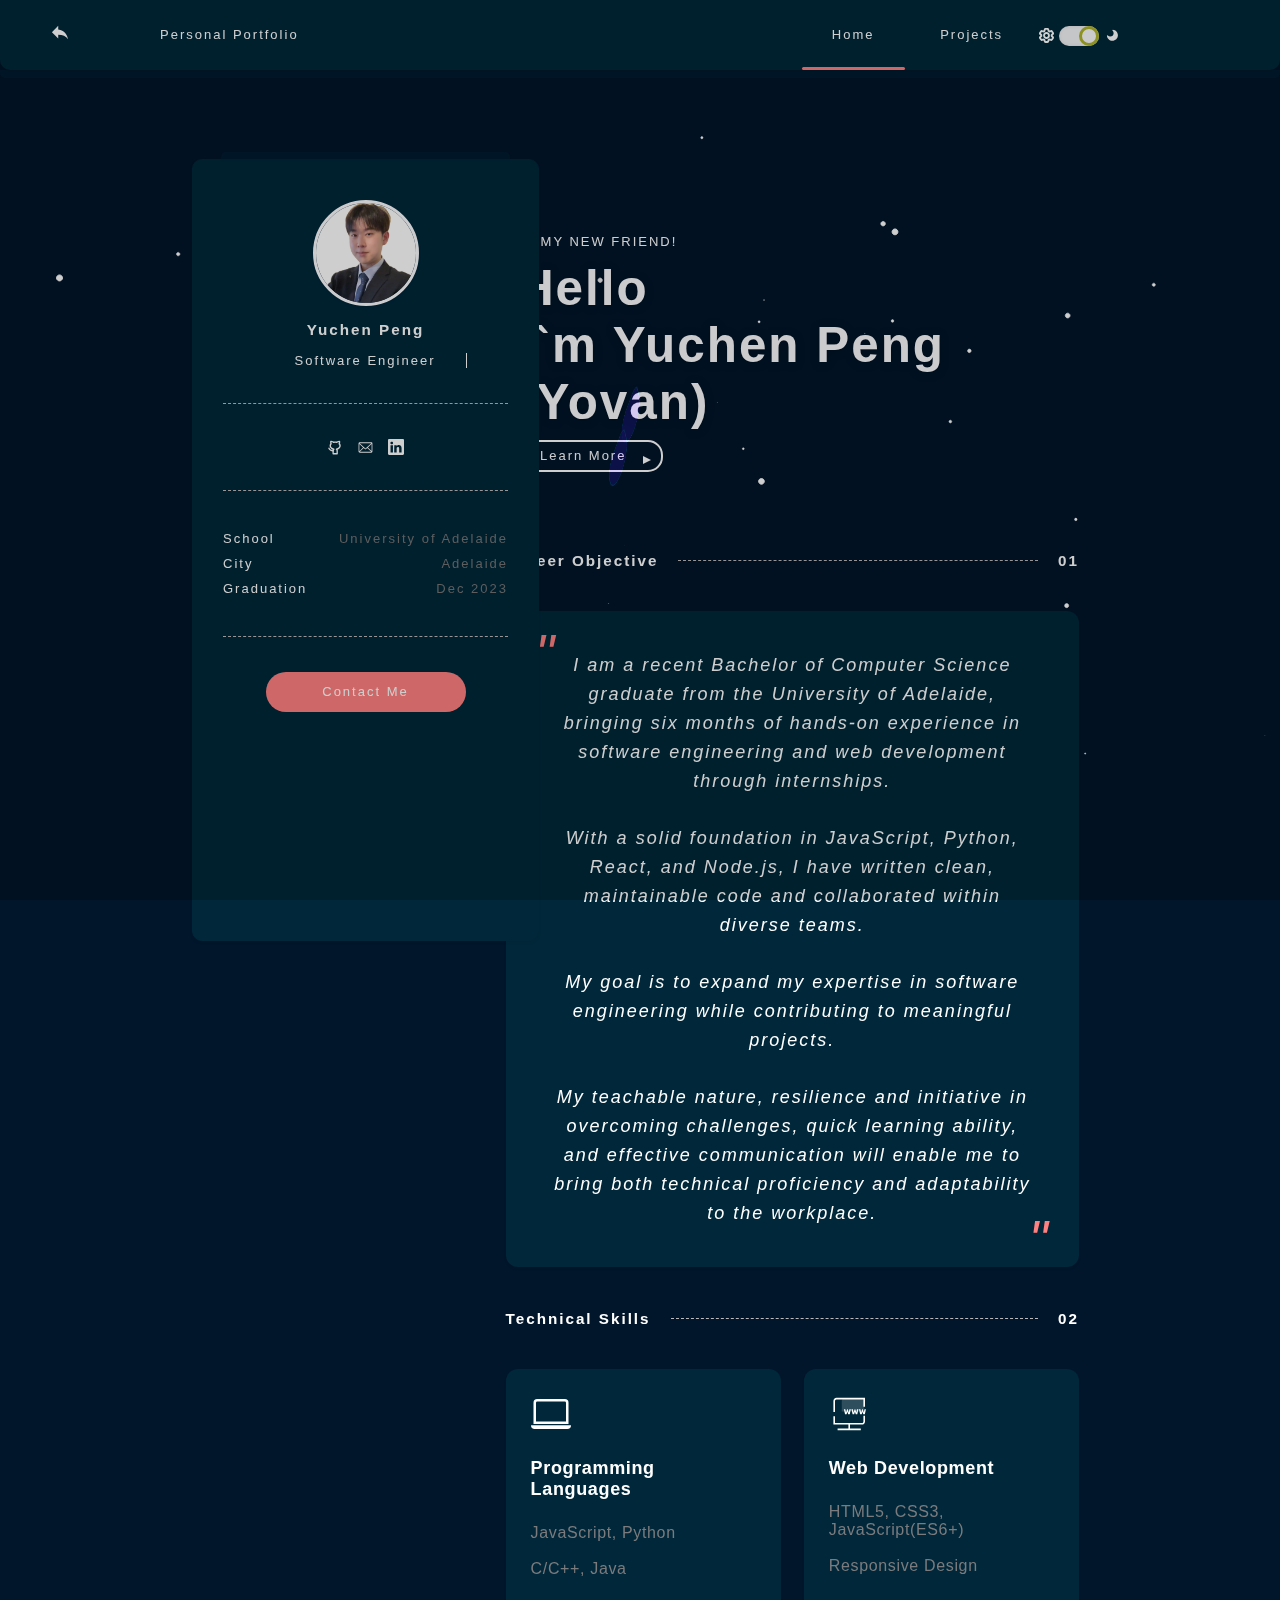
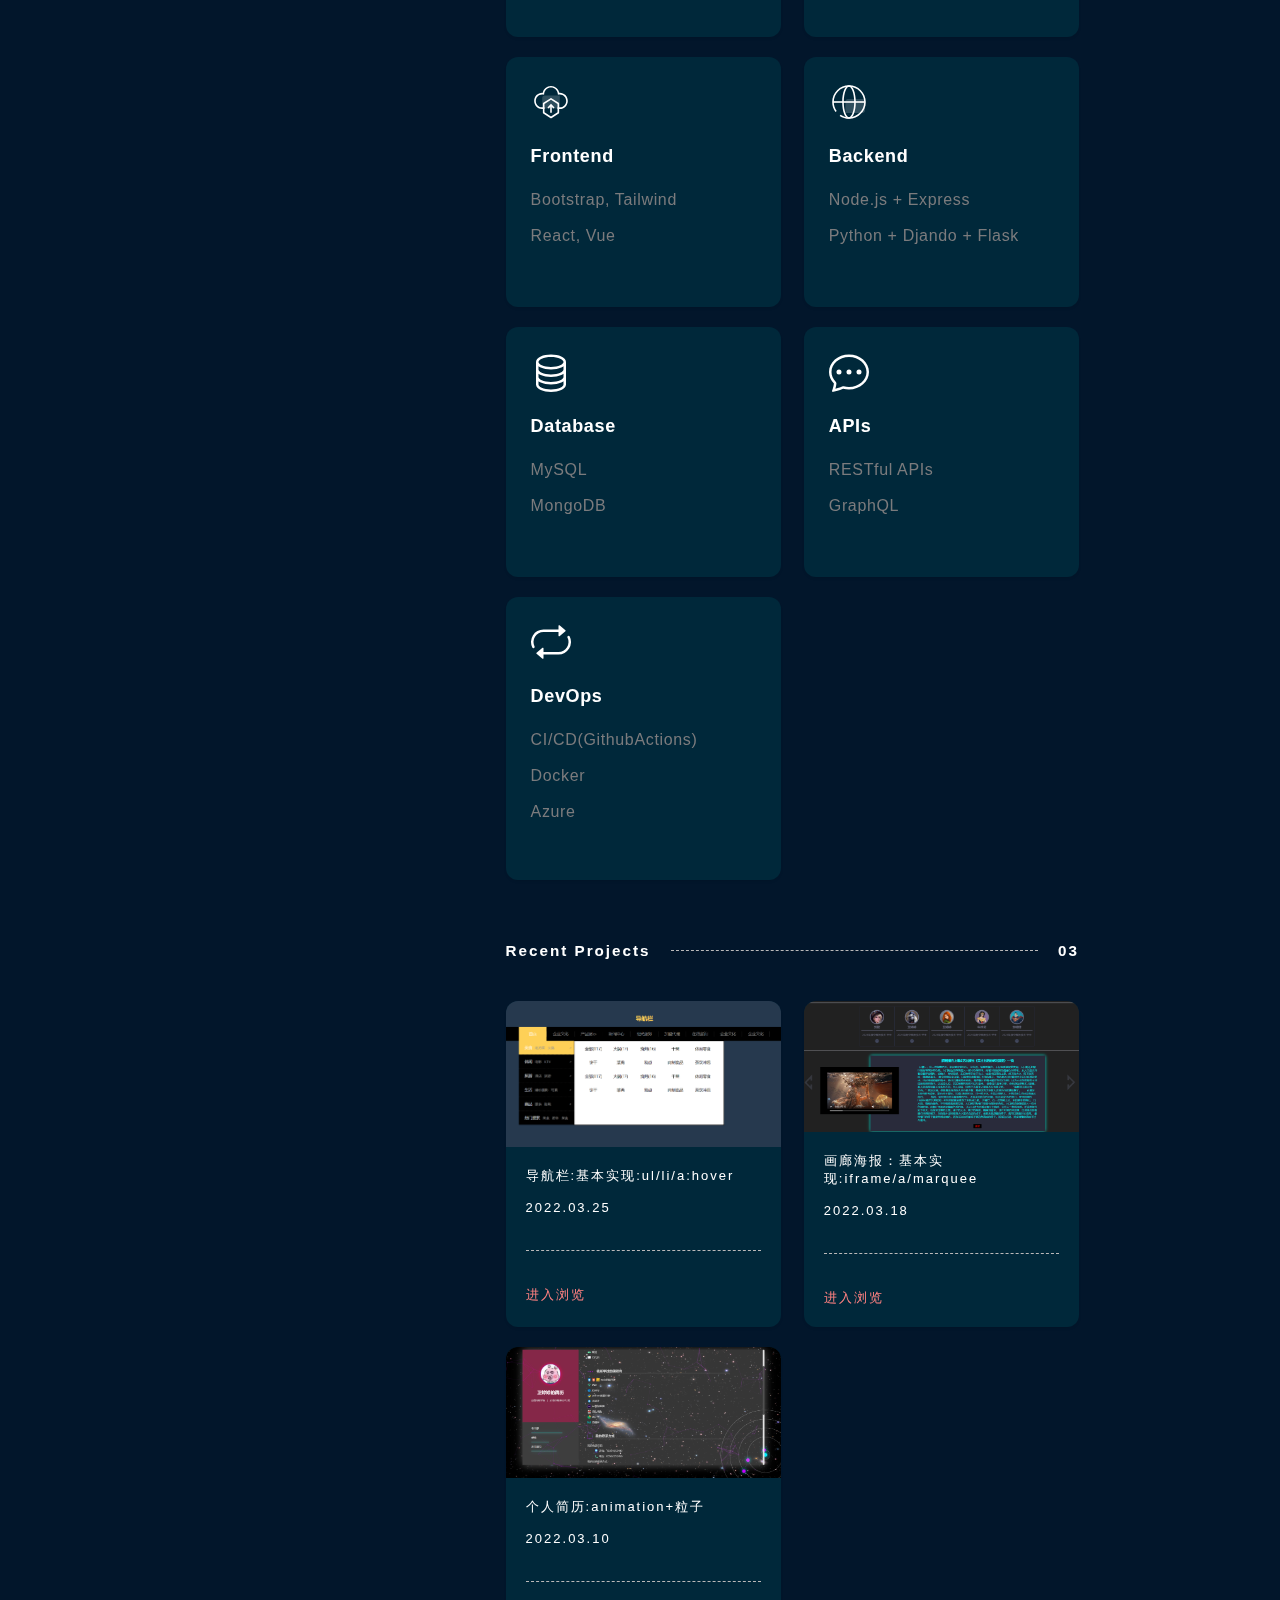
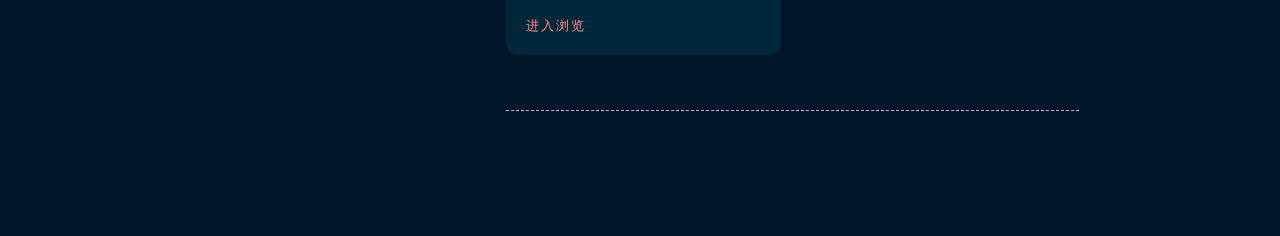
==== commit 6ffa5947: "Deploying to gh-pages from @ YuchenPeng17/Personal-Website@c5ad1aaeea2fc0b0559624508171b5e5abee78ec " ====
--- a/github-pages-deploy-action-temp-deployment-folder/index.html
+++ b/github-pages-deploy-action-temp-deployment-folder/index.html
@@ -65,8 +65,8 @@
             <!-- 栏目 -->
             <ul class="header-nav">
               <li class="active"><a href="./index.html">Home</a></li>
-              <!-- <li><a href="./home.html">Projects</a></li>
-              <li><a href="./resume.html">Experience</a></li>
+              <li><a href="./home.html">Projects</a></li>
+              <!-- <li><a href="./resume.html">Experience</a></li>
               <li><a href="./contact.html">Contact</a></li>
               <li><a href="./blog.html">Blog</a></li>
               <li><a href="./live.html">Other</a></li> -->
@@ -157,8 +157,10 @@
               </svg>
             </a>
             <a title="LinkedIn">
-              <svg xmlns="http://www.w3.org/2000/svg" width="16" height="16" fill="currentColor" class="bi bi-linkedin" viewBox="0 0 16 16">
-                <path d="M0 1.146C0 .513.526 0 1.175 0h13.65C15.474 0 16 .513 16 1.146v13.708c0 .633-.526 1.146-1.175 1.146H1.175C.526 16 0 15.487 0 14.854zm4.943 12.248V6.169H2.542v7.225zm-1.2-8.212c.837 0 1.358-.554 1.358-1.248-.015-.709-.52-1.248-1.342-1.248S2.4 3.226 2.4 3.934c0 .694.521 1.248 1.327 1.248zm4.908 8.212V9.359c0-.216.016-.432.08-.586.173-.431.568-.878 1.232-.878.869 0 1.216.662 1.216 1.634v3.865h2.401V9.25c0-2.22-1.184-3.252-2.764-3.252-1.274 0-1.845.7-2.165 1.193v.025h-.016l.016-.025V6.169h-2.4c.03.678 0 7.225 0 7.225z"/>
+              <svg xmlns="http://www.w3.org/2000/svg" width="16" height="16" fill="currentColor" class="bi bi-linkedin"
+                viewBox="0 0 16 16">
+                <path
+                  d="M0 1.146C0 .513.526 0 1.175 0h13.65C15.474 0 16 .513 16 1.146v13.708c0 .633-.526 1.146-1.175 1.146H1.175C.526 16 0 15.487 0 14.854zm4.943 12.248V6.169H2.542v7.225zm-1.2-8.212c.837 0 1.358-.554 1.358-1.248-.015-.709-.52-1.248-1.342-1.248S2.4 3.226 2.4 3.934c0 .694.521 1.248 1.327 1.248zm4.908 8.212V9.359c0-.216.016-.432.08-.586.173-.431.568-.878 1.232-.878.869 0 1.216.662 1.216 1.634v3.865h2.401V9.25c0-2.22-1.184-3.252-2.764-3.252-1.274 0-1.845.7-2.165 1.193v.025h-.016l.016-.025V6.169h-2.4c.03.678 0 7.225 0 7.225z" />
               </svg>
             </a>
           </div>
@@ -212,9 +214,16 @@
             <span>01</span>
           </h3>
           <div class="carbox li2-box">
-            <blockquote>
-              I hope I could keep advancing and let my life shine as a precious stone.and let my life shine as a
-              precious stone.
+            <blockquote style="font-size: 18px; line-height: 1.6; text-align: center;">
+              I am a recent Bachelor of Computer Science graduate from the University of Adelaide, bringing six months
+              of hands-on experience in software engineering and web development through internships.<br /><br />
+              With a solid foundation in JavaScript, Python, React, and Node.js, I have written clean, maintainable code
+              and collaborated within diverse teams.<br /><br />
+              My goal is to expand my expertise in software engineering while contributing to meaningful
+              projects.<br /><br />
+              My teachable nature, resilience and initiative in overcoming challenges, quick learning ability, and
+              effective communication will enable me to bring both technical proficiency and adaptability to the
+              workplace.
             </blockquote>
           </div>
         </div>
@@ -268,20 +277,22 @@
               </p>
               <a>ORDER NOW</a>
             </div> -->
-            
+
             <!-- Skill1 - Coding  -->
             <div class="carbox">
-              <svg xmlns="http://www.w3.org/2000/svg" class="icon" width="40" height="40" fill="currentColor" class="bi bi-laptop" viewBox="0 0 16 16">
-                <path d="M13.5 3a.5.5 0 0 1 .5.5V11H2V3.5a.5.5 0 0 1 .5-.5zm-11-1A1.5 1.5 0 0 0 1 3.5V12h14V3.5A1.5 1.5 0 0 0 13.5 2zM0 12.5h16a1.5 1.5 0 0 1-1.5 1.5h-13A1.5 1.5 0 0 1 0 12.5"/>
-              </svg>
-              <h4>Programming Languages</h4>
-              <p>
-                Proficient: JavaScript, Python<br>
-                Intermediate: C/C++, Java<br>
-                Beginner: TypeScript, PHP<br>
-              </p>
-            </div>
-
+              <svg xmlns="http://www.w3.org/2000/svg" class="icon" width="40" height="40" fill="currentColor"
+                class="bi bi-laptop" viewBox="0 0 16 16">
+                <path
+                  d="M13.5 3a.5.5 0 0 1 .5.5V11H2V3.5a.5.5 0 0 1 .5-.5zm-11-1A1.5 1.5 0 0 0 1 3.5V12h14V3.5A1.5 1.5 0 0 0 13.5 2zM0 12.5h16a1.5 1.5 0 0 1-1.5 1.5h-13A1.5 1.5 0 0 1 0 12.5" />
+              </svg>
+              <h4 style="font-size: 18px;">Programming Languages</h4>
+              <p style="font-size: 16px;">
+                JavaScript, Python<br /><br />
+                C/C++, Java<br /><br />
+                <!-- TypeScript, PHP<br /><br /> -->
+              </p>
+            </div>
+            <!-- Skill2 - Web Development  -->
             <div class="carbox">
               <svg t="1649230368898" class="icon" viewBox="0 0 1024 1024" version="1.1"
                 xmlns="http://www.w3.org/2000/svg" p-id="1847" width="40" height="40">
@@ -296,14 +307,13 @@
                   fill="#333333" opacity=".18" p-id="1850"></path>
                 <path d="M496.64 762.88h40.96v143.36h-40.96z" fill="#333333" p-id="1851"></path>
               </svg>
-              <h4>Web Development</h4>
-              <p>
-                HTML5, CSS3, JavaScript(ES6+)<br>
-                Responsive Design<br>
-                
-              </p>
-              <a>ORDER NOW</a>
-            </div>
+              <h4 style="font-size: 18px;">Web Development</h4>
+              <p style="font-size: 16px;">
+                HTML5, CSS3, JavaScript(ES6+)<br /><br />
+                Responsive Design<br /><br />
+              </p>
+            </div>
+            <!-- Skill3 - Frontend  -->
             <div class="carbox">
               <svg t="1649230380175" class="icon" viewBox="0 0 1024 1024" version="1.1"
                 xmlns="http://www.w3.org/2000/svg" p-id="2002" width="40" height="40">
@@ -320,14 +330,13 @@
                   d="M675.84 675.84H286.72V409.6c0-33.792 27.648-61.44 61.44-61.44h389.12v266.24c0 33.792-27.648 61.44-61.44 61.44z"
                   fill="#333333" opacity=".18" p-id="2007"></path>
               </svg>
-              <h4>前端</h4>
-              <p>
-                vue框架<br>
-                UI框架<br>
-                uniapp小程序
-              </p>
-              <a>ORDER NOW</a>
-            </div>
+              <h4 style="font-size: 18px;">Frontend</h4>
+              <p style="font-size: 16px;">
+                Bootstrap, Tailwind<br /><br />
+                React, Vue<br /><br />
+              </p>
+            </div>
+            <!-- Skill4 - Backend  -->
             <div class="carbox">
               <svg t="1649230391217" class="icon" viewBox="0 0 1024 1024" version="1.1"
                 xmlns="http://www.w3.org/2000/svg" p-id="2160" width="40" height="40">
@@ -342,13 +351,46 @@
                   d="M860.16 793.6H419.84V496.64c0-33.792 27.648-61.44 61.44-61.44h440.32v296.96c0 33.792-27.648 61.44-61.44 61.44z"
                   fill="#333333" opacity=".18" p-id="2164"></path>
               </svg>
-              <h4>后端</h4>
-              <p>
-                nodjes+express+mysql<br>
-                koa<br>
-                socket<br>
-              </p>
-              <a>ORDER NOW</a>
+              <h4 style="font-size: 18px;">Backend</h4>
+              <p style="font-size: 16px;">
+                Node.js + Express<br /><br />
+                Python + Djando + Flask<br /><br />
+              </p>
+            </div>
+            <!-- Skill5 - Database  -->
+            <div class="carbox">
+              <svg xmlns="http://www.w3.org/2000/svg" width="40" height="40" class="icon" viewBox="0 0 16 16">
+                <path d="M4.318 2.687C5.234 2.271 6.536 2 8 2s2.766.27 3.682.687C12.644 3.125 13 3.627 13 4c0 .374-.356.875-1.318 1.313C10.766 5.729 9.464 6 8 6s-2.766-.27-3.682-.687C3.356 4.875 3 4.373 3 4c0-.374.356-.875 1.318-1.313M13 5.698V7c0 .374-.356.875-1.318 1.313C10.766 8.729 9.464 9 8 9s-2.766-.27-3.682-.687C3.356 7.875 3 7.373 3 7V5.698c.271.202.58.378.904.525C4.978 6.711 6.427 7 8 7s3.022-.289 4.096-.777A5 5 0 0 0 13 5.698M14 4c0-1.007-.875-1.755-1.904-2.223C11.022 1.289 9.573 1 8 1s-3.022.289-4.096.777C2.875 2.245 2 2.993 2 4v9c0 1.007.875 1.755 1.904 2.223C4.978 15.71 6.427 16 8 16s3.022-.289 4.096-.777C13.125 14.755 14 14.007 14 13zm-1 4.698V10c0 .374-.356.875-1.318 1.313C10.766 11.729 9.464 12 8 12s-2.766-.27-3.682-.687C3.356 10.875 3 10.373 3 10V8.698c.271.202.58.378.904.525C4.978 9.71 6.427 10 8 10s3.022-.289 4.096-.777A5 5 0 0 0 13 8.698m0 3V13c0 .374-.356.875-1.318 1.313C10.766 14.729 9.464 15 8 15s-2.766-.27-3.682-.687C3.356 13.875 3 13.373 3 13v-1.302c.271.202.58.378.904.525C4.978 12.71 6.427 13 8 13s3.022-.289 4.096-.777c.324-.147.633-.323.904-.525"/>
+              </svg>
+              <h4 style="font-size: 18px;">Database</h4>
+              <p style="font-size: 16px;">
+                MySQL<br /><br />
+                MongoDB<br /><br />
+              </p>
+            </div>
+            <!-- Skill6 - API  -->
+            <div class="carbox">
+              <svg xmlns="http://www.w3.org/2000/svg" width="40" height="40" fill="currentColor" class="icon" viewBox="0 0 16 16">
+                <path d="M5 8a1 1 0 1 1-2 0 1 1 0 0 1 2 0m4 0a1 1 0 1 1-2 0 1 1 0 0 1 2 0m3 1a1 1 0 1 0 0-2 1 1 0 0 0 0 2"/>
+                <path d="m2.165 15.803.02-.004c1.83-.363 2.948-.842 3.468-1.105A9 9 0 0 0 8 15c4.418 0 8-3.134 8-7s-3.582-7-8-7-8 3.134-8 7c0 1.76.743 3.37 1.97 4.6a10.4 10.4 0 0 1-.524 2.318l-.003.011a11 11 0 0 1-.244.637c-.079.186.074.394.273.362a22 22 0 0 0 .693-.125m.8-3.108a1 1 0 0 0-.287-.801C1.618 10.83 1 9.468 1 8c0-3.192 3.004-6 7-6s7 2.808 7 6-3.004 6-7 6a8 8 0 0 1-2.088-.272 1 1 0 0 0-.711.074c-.387.196-1.24.57-2.634.893a11 11 0 0 0 .398-2"/>
+              </svg>
+              <h4 style="font-size: 18px;">APIs</h4>
+              <p style="font-size: 16px;">
+                RESTful APIs<br /><br />
+                GraphQL<br /><br />
+              </p>
+            </div>
+            <!-- Skill7 - DevOps  -->
+            <div class="carbox">
+              <svg xmlns="http://www.w3.org/2000/svg" width="40" height="40" fill="currentColor" class="icon" viewBox="0 0 16 16">
+                <path d="M11 5.466V4H5a4 4 0 0 0-3.584 5.777.5.5 0 1 1-.896.446A5 5 0 0 1 5 3h6V1.534a.25.25 0 0 1 .41-.192l2.36 1.966c.12.1.12.284 0 .384l-2.36 1.966a.25.25 0 0 1-.41-.192m3.81.086a.5.5 0 0 1 .67.225A5 5 0 0 1 11 13H5v1.466a.25.25 0 0 1-.41.192l-2.36-1.966a.25.25 0 0 1 0-.384l2.36-1.966a.25.25 0 0 1 .41.192V12h6a4 4 0 0 0 3.585-5.777.5.5 0 0 1 .225-.67Z"/>
+              </svg>
+              <h4 style="font-size: 18px;">DevOps</h4>
+              <p style="font-size: 16px;">
+                CI/CD(GithubActions)<br /><br />
+                Docker<br /><br />
+                Azure<br /><br />
+              </p>
             </div>
           </div>
         </div>
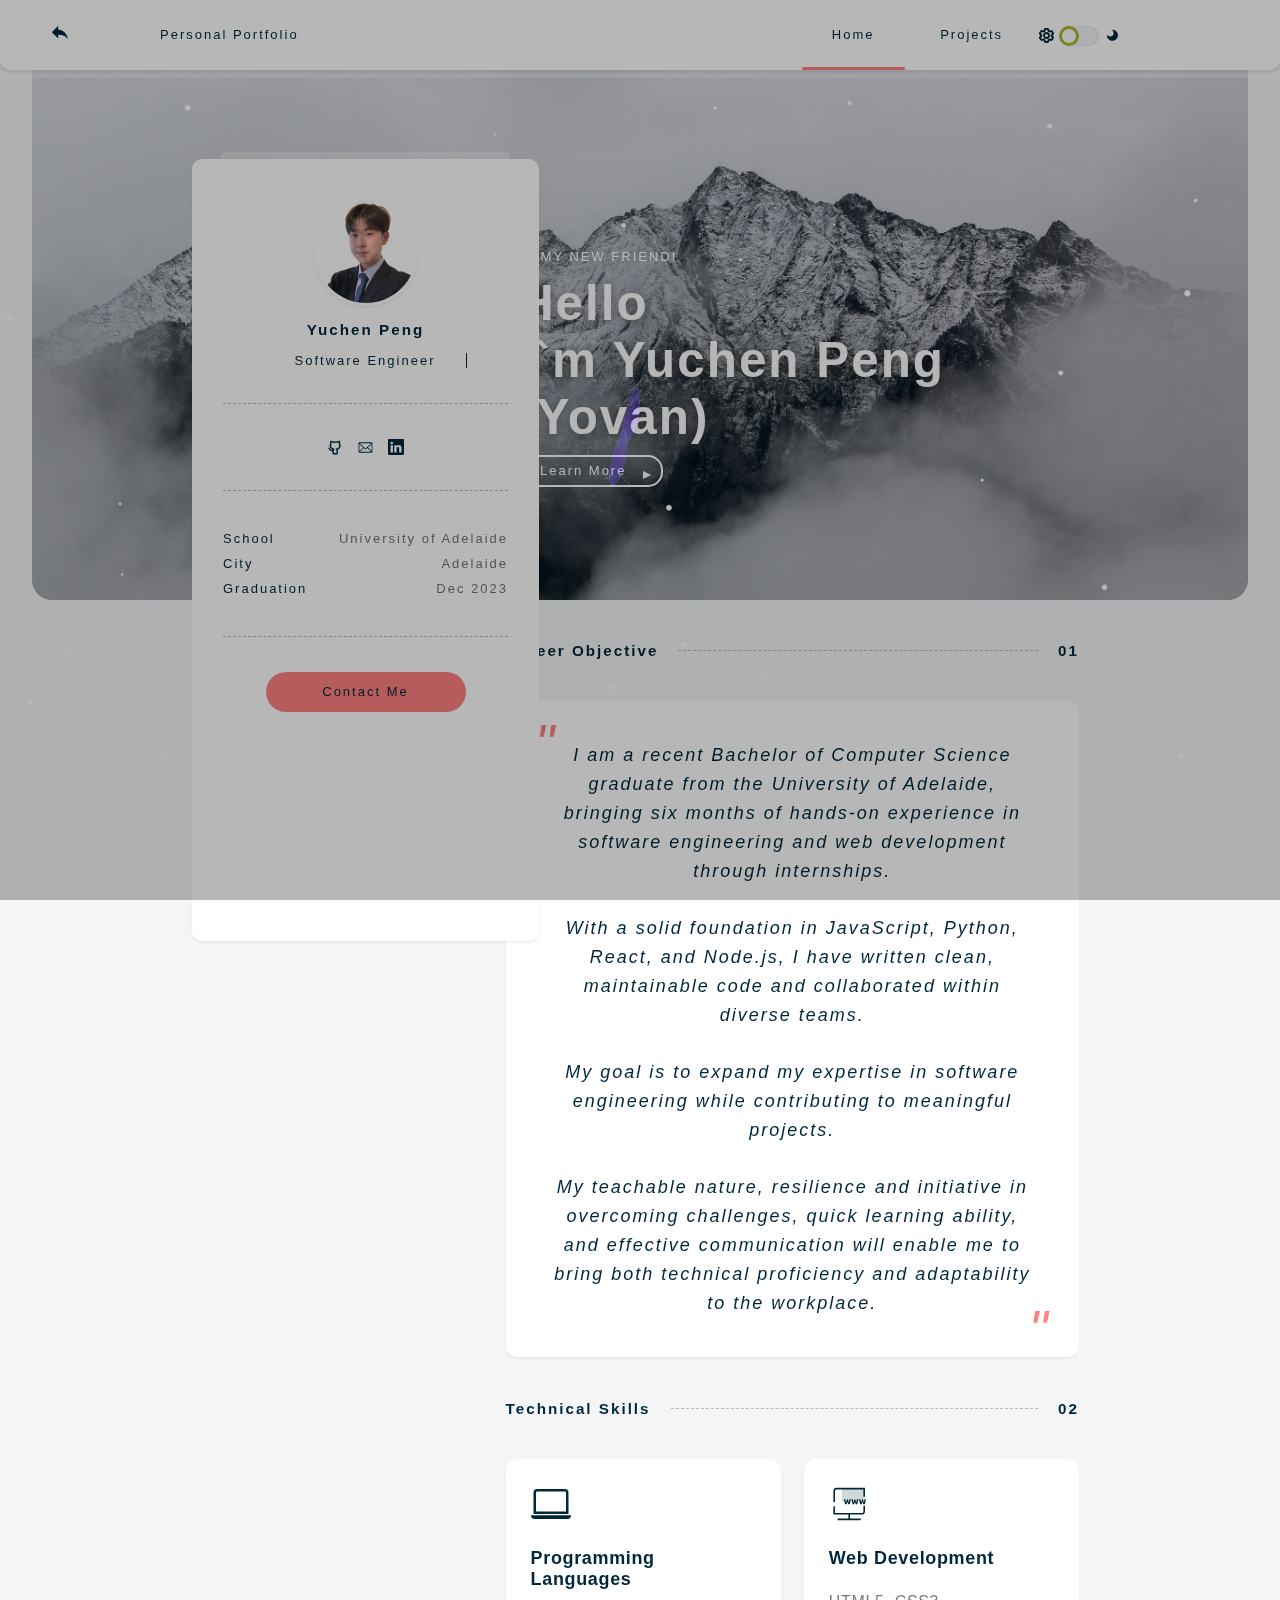
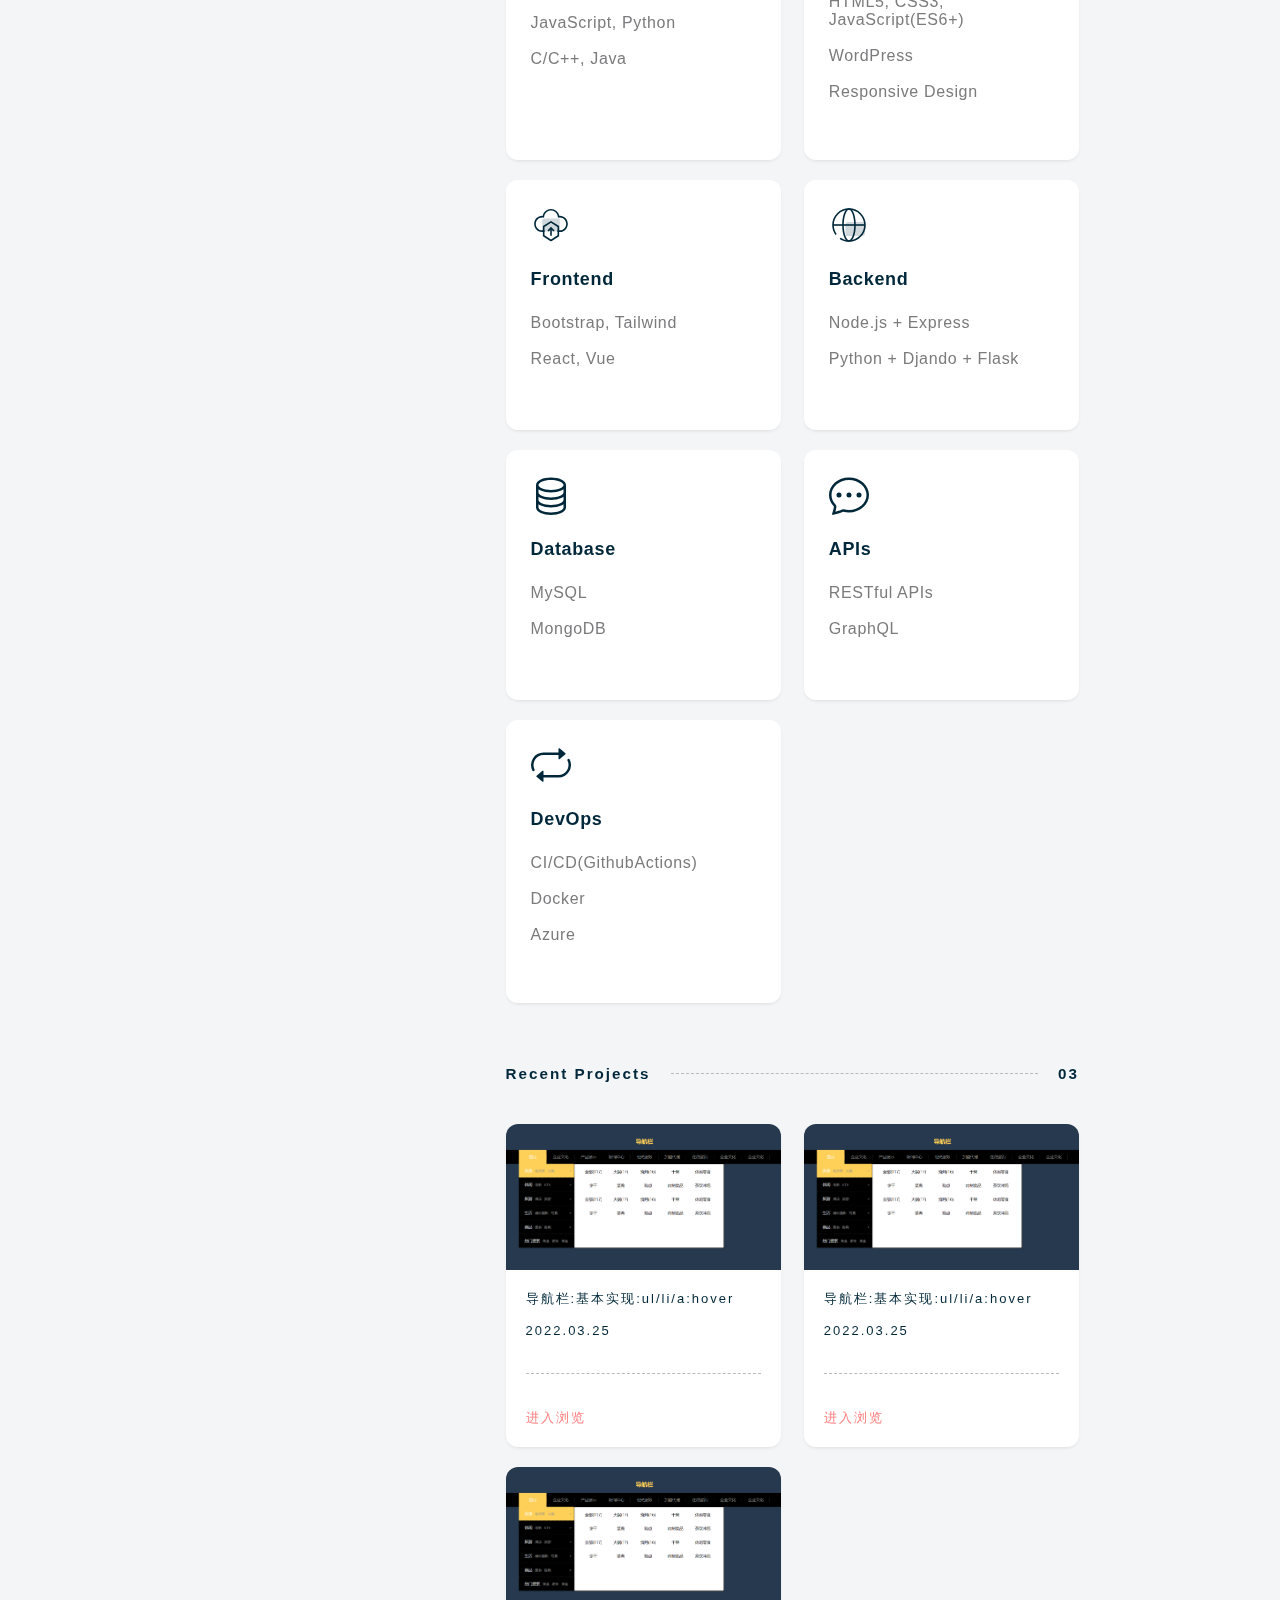
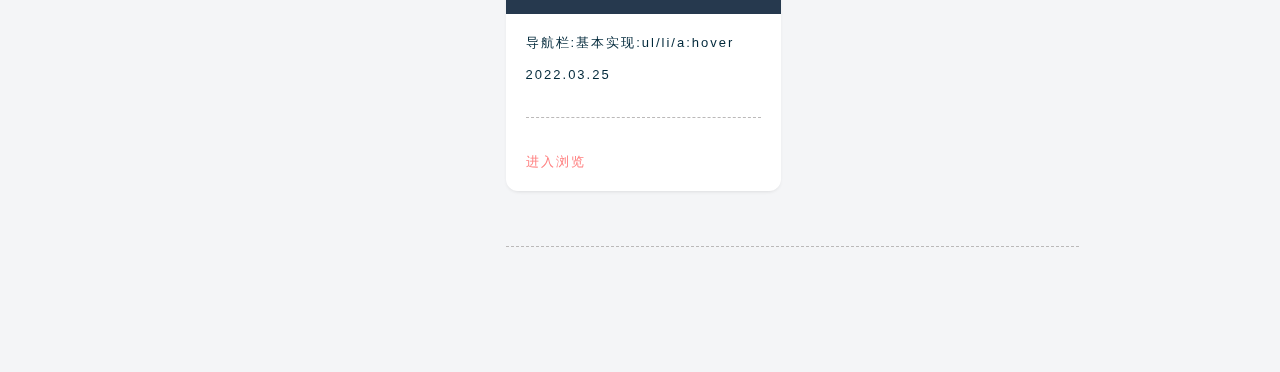
==== commit a3988f8c: "Deploying to gh-pages from @ YuchenPeng17/Personal-Website@e31f231c7122b10b7451bd37ae80cc847af0fb32 " ====
--- a/github-pages-deploy-action-temp-deployment-folder/index.html
+++ b/github-pages-deploy-action-temp-deployment-folder/index.html
@@ -187,7 +187,7 @@
         </div>
       </div>
       <!-- 右边 -->
-      <div class="co-right" id="next-one">
+      <div class="co-right" style="margin-top: 90px;" id="next-one">
         <!-- 完成项目 -->
         <!-- <div class="content-li li1">
           <div class="li1-box borderbefore">
@@ -292,6 +292,7 @@
                 <!-- TypeScript, PHP<br /><br /> -->
               </p>
             </div>
+
             <!-- Skill2 - Web Development  -->
             <div class="carbox">
               <svg t="1649230368898" class="icon" viewBox="0 0 1024 1024" version="1.1"
@@ -310,6 +311,7 @@
               <h4 style="font-size: 18px;">Web Development</h4>
               <p style="font-size: 16px;">
                 HTML5, CSS3, JavaScript(ES6+)<br /><br />
+                WordPress<br /><br />
                 Responsive Design<br /><br />
               </p>
             </div>
@@ -360,7 +362,8 @@
             <!-- Skill5 - Database  -->
             <div class="carbox">
               <svg xmlns="http://www.w3.org/2000/svg" width="40" height="40" class="icon" viewBox="0 0 16 16">
-                <path d="M4.318 2.687C5.234 2.271 6.536 2 8 2s2.766.27 3.682.687C12.644 3.125 13 3.627 13 4c0 .374-.356.875-1.318 1.313C10.766 5.729 9.464 6 8 6s-2.766-.27-3.682-.687C3.356 4.875 3 4.373 3 4c0-.374.356-.875 1.318-1.313M13 5.698V7c0 .374-.356.875-1.318 1.313C10.766 8.729 9.464 9 8 9s-2.766-.27-3.682-.687C3.356 7.875 3 7.373 3 7V5.698c.271.202.58.378.904.525C4.978 6.711 6.427 7 8 7s3.022-.289 4.096-.777A5 5 0 0 0 13 5.698M14 4c0-1.007-.875-1.755-1.904-2.223C11.022 1.289 9.573 1 8 1s-3.022.289-4.096.777C2.875 2.245 2 2.993 2 4v9c0 1.007.875 1.755 1.904 2.223C4.978 15.71 6.427 16 8 16s3.022-.289 4.096-.777C13.125 14.755 14 14.007 14 13zm-1 4.698V10c0 .374-.356.875-1.318 1.313C10.766 11.729 9.464 12 8 12s-2.766-.27-3.682-.687C3.356 10.875 3 10.373 3 10V8.698c.271.202.58.378.904.525C4.978 9.71 6.427 10 8 10s3.022-.289 4.096-.777A5 5 0 0 0 13 8.698m0 3V13c0 .374-.356.875-1.318 1.313C10.766 14.729 9.464 15 8 15s-2.766-.27-3.682-.687C3.356 13.875 3 13.373 3 13v-1.302c.271.202.58.378.904.525C4.978 12.71 6.427 13 8 13s3.022-.289 4.096-.777c.324-.147.633-.323.904-.525"/>
+                <path
+                  d="M4.318 2.687C5.234 2.271 6.536 2 8 2s2.766.27 3.682.687C12.644 3.125 13 3.627 13 4c0 .374-.356.875-1.318 1.313C10.766 5.729 9.464 6 8 6s-2.766-.27-3.682-.687C3.356 4.875 3 4.373 3 4c0-.374.356-.875 1.318-1.313M13 5.698V7c0 .374-.356.875-1.318 1.313C10.766 8.729 9.464 9 8 9s-2.766-.27-3.682-.687C3.356 7.875 3 7.373 3 7V5.698c.271.202.58.378.904.525C4.978 6.711 6.427 7 8 7s3.022-.289 4.096-.777A5 5 0 0 0 13 5.698M14 4c0-1.007-.875-1.755-1.904-2.223C11.022 1.289 9.573 1 8 1s-3.022.289-4.096.777C2.875 2.245 2 2.993 2 4v9c0 1.007.875 1.755 1.904 2.223C4.978 15.71 6.427 16 8 16s3.022-.289 4.096-.777C13.125 14.755 14 14.007 14 13zm-1 4.698V10c0 .374-.356.875-1.318 1.313C10.766 11.729 9.464 12 8 12s-2.766-.27-3.682-.687C3.356 10.875 3 10.373 3 10V8.698c.271.202.58.378.904.525C4.978 9.71 6.427 10 8 10s3.022-.289 4.096-.777A5 5 0 0 0 13 8.698m0 3V13c0 .374-.356.875-1.318 1.313C10.766 14.729 9.464 15 8 15s-2.766-.27-3.682-.687C3.356 13.875 3 13.373 3 13v-1.302c.271.202.58.378.904.525C4.978 12.71 6.427 13 8 13s3.022-.289 4.096-.777c.324-.147.633-.323.904-.525" />
               </svg>
               <h4 style="font-size: 18px;">Database</h4>
               <p style="font-size: 16px;">
@@ -370,9 +373,12 @@
             </div>
             <!-- Skill6 - API  -->
             <div class="carbox">
-              <svg xmlns="http://www.w3.org/2000/svg" width="40" height="40" fill="currentColor" class="icon" viewBox="0 0 16 16">
-                <path d="M5 8a1 1 0 1 1-2 0 1 1 0 0 1 2 0m4 0a1 1 0 1 1-2 0 1 1 0 0 1 2 0m3 1a1 1 0 1 0 0-2 1 1 0 0 0 0 2"/>
-                <path d="m2.165 15.803.02-.004c1.83-.363 2.948-.842 3.468-1.105A9 9 0 0 0 8 15c4.418 0 8-3.134 8-7s-3.582-7-8-7-8 3.134-8 7c0 1.76.743 3.37 1.97 4.6a10.4 10.4 0 0 1-.524 2.318l-.003.011a11 11 0 0 1-.244.637c-.079.186.074.394.273.362a22 22 0 0 0 .693-.125m.8-3.108a1 1 0 0 0-.287-.801C1.618 10.83 1 9.468 1 8c0-3.192 3.004-6 7-6s7 2.808 7 6-3.004 6-7 6a8 8 0 0 1-2.088-.272 1 1 0 0 0-.711.074c-.387.196-1.24.57-2.634.893a11 11 0 0 0 .398-2"/>
+              <svg xmlns="http://www.w3.org/2000/svg" width="40" height="40" fill="currentColor" class="icon"
+                viewBox="0 0 16 16">
+                <path
+                  d="M5 8a1 1 0 1 1-2 0 1 1 0 0 1 2 0m4 0a1 1 0 1 1-2 0 1 1 0 0 1 2 0m3 1a1 1 0 1 0 0-2 1 1 0 0 0 0 2" />
+                <path
+                  d="m2.165 15.803.02-.004c1.83-.363 2.948-.842 3.468-1.105A9 9 0 0 0 8 15c4.418 0 8-3.134 8-7s-3.582-7-8-7-8 3.134-8 7c0 1.76.743 3.37 1.97 4.6a10.4 10.4 0 0 1-.524 2.318l-.003.011a11 11 0 0 1-.244.637c-.079.186.074.394.273.362a22 22 0 0 0 .693-.125m.8-3.108a1 1 0 0 0-.287-.801C1.618 10.83 1 9.468 1 8c0-3.192 3.004-6 7-6s7 2.808 7 6-3.004 6-7 6a8 8 0 0 1-2.088-.272 1 1 0 0 0-.711.074c-.387.196-1.24.57-2.634.893a11 11 0 0 0 .398-2" />
               </svg>
               <h4 style="font-size: 18px;">APIs</h4>
               <p style="font-size: 16px;">
@@ -382,8 +388,10 @@
             </div>
             <!-- Skill7 - DevOps  -->
             <div class="carbox">
-              <svg xmlns="http://www.w3.org/2000/svg" width="40" height="40" fill="currentColor" class="icon" viewBox="0 0 16 16">
-                <path d="M11 5.466V4H5a4 4 0 0 0-3.584 5.777.5.5 0 1 1-.896.446A5 5 0 0 1 5 3h6V1.534a.25.25 0 0 1 .41-.192l2.36 1.966c.12.1.12.284 0 .384l-2.36 1.966a.25.25 0 0 1-.41-.192m3.81.086a.5.5 0 0 1 .67.225A5 5 0 0 1 11 13H5v1.466a.25.25 0 0 1-.41.192l-2.36-1.966a.25.25 0 0 1 0-.384l2.36-1.966a.25.25 0 0 1 .41.192V12h6a4 4 0 0 0 3.585-5.777.5.5 0 0 1 .225-.67Z"/>
+              <svg xmlns="http://www.w3.org/2000/svg" width="40" height="40" fill="currentColor" class="icon"
+                viewBox="0 0 16 16">
+                <path
+                  d="M11 5.466V4H5a4 4 0 0 0-3.584 5.777.5.5 0 1 1-.896.446A5 5 0 0 1 5 3h6V1.534a.25.25 0 0 1 .41-.192l2.36 1.966c.12.1.12.284 0 .384l-2.36 1.966a.25.25 0 0 1-.41-.192m3.81.086a.5.5 0 0 1 .67.225A5 5 0 0 1 11 13H5v1.466a.25.25 0 0 1-.41.192l-2.36-1.966a.25.25 0 0 1 0-.384l2.36-1.966a.25.25 0 0 1 .41.192V12h6a4 4 0 0 0 3.585-5.777.5.5 0 0 1 .225-.67Z" />
               </svg>
               <h4 style="font-size: 18px;">DevOps</h4>
               <p style="font-size: 16px;">
@@ -499,6 +507,7 @@
           </div>
 
         </div> -->
+
         <!-- 最近完成 -->
         <div class="content-li li6">
           <h3>
@@ -518,7 +527,29 @@
                 <a href="http://123.56.144.92/nav/index.html">进入浏览</a>
               </div>
             </div>
-            <div class=" carbox">
+            <div class="carbox">
+              <a class="imgbox" href="http://123.56.144.92/nav/index.html">
+                <img src=" ./img/project/daohanglan.png" alt="">
+              </a>
+              <div class="li6car-title">
+                导航栏:基本实现:ul/li/a:hover
+                <br><br>2022.03.25
+                <div class="borderbotm"></div>
+                <a href="http://123.56.144.92/nav/index.html">进入浏览</a>
+              </div>
+            </div>
+            <div class="carbox">
+              <a class="imgbox" href="http://123.56.144.92/nav/index.html">
+                <img src=" ./img/project/daohanglan.png" alt="">
+              </a>
+              <div class="li6car-title">
+                导航栏:基本实现:ul/li/a:hover
+                <br><br>2022.03.25
+                <div class="borderbotm"></div>
+                <a href="http://123.56.144.92/nav/index.html">进入浏览</a>
+              </div>
+            </div>
+            <!-- <div class=" carbox">
               <a class="imgbox" href="http://123.56.144.92/hualang/index.html">
                 <img src="./img/project/hualang.png" alt="">
               </a>
@@ -539,7 +570,7 @@
                 <div class="borderbotm"></div>
                 <a href="http://123.56.144.92/jianli/index.html">进入浏览</a>
               </div>
-            </div>
+            </div> -->
           </div>
         </div>
 
--- a/github-pages-deploy-action-temp-deployment-folder/css/base.css
+++ b/github-pages-deploy-action-temp-deployment-folder/css/base.css
@@ -319,6 +319,7 @@
   display: inline-block;
   /* background-color: #45454566; */
   min-height: 50px;
+  margin-top: 15px;
 }
 .co{
   width: 70%;
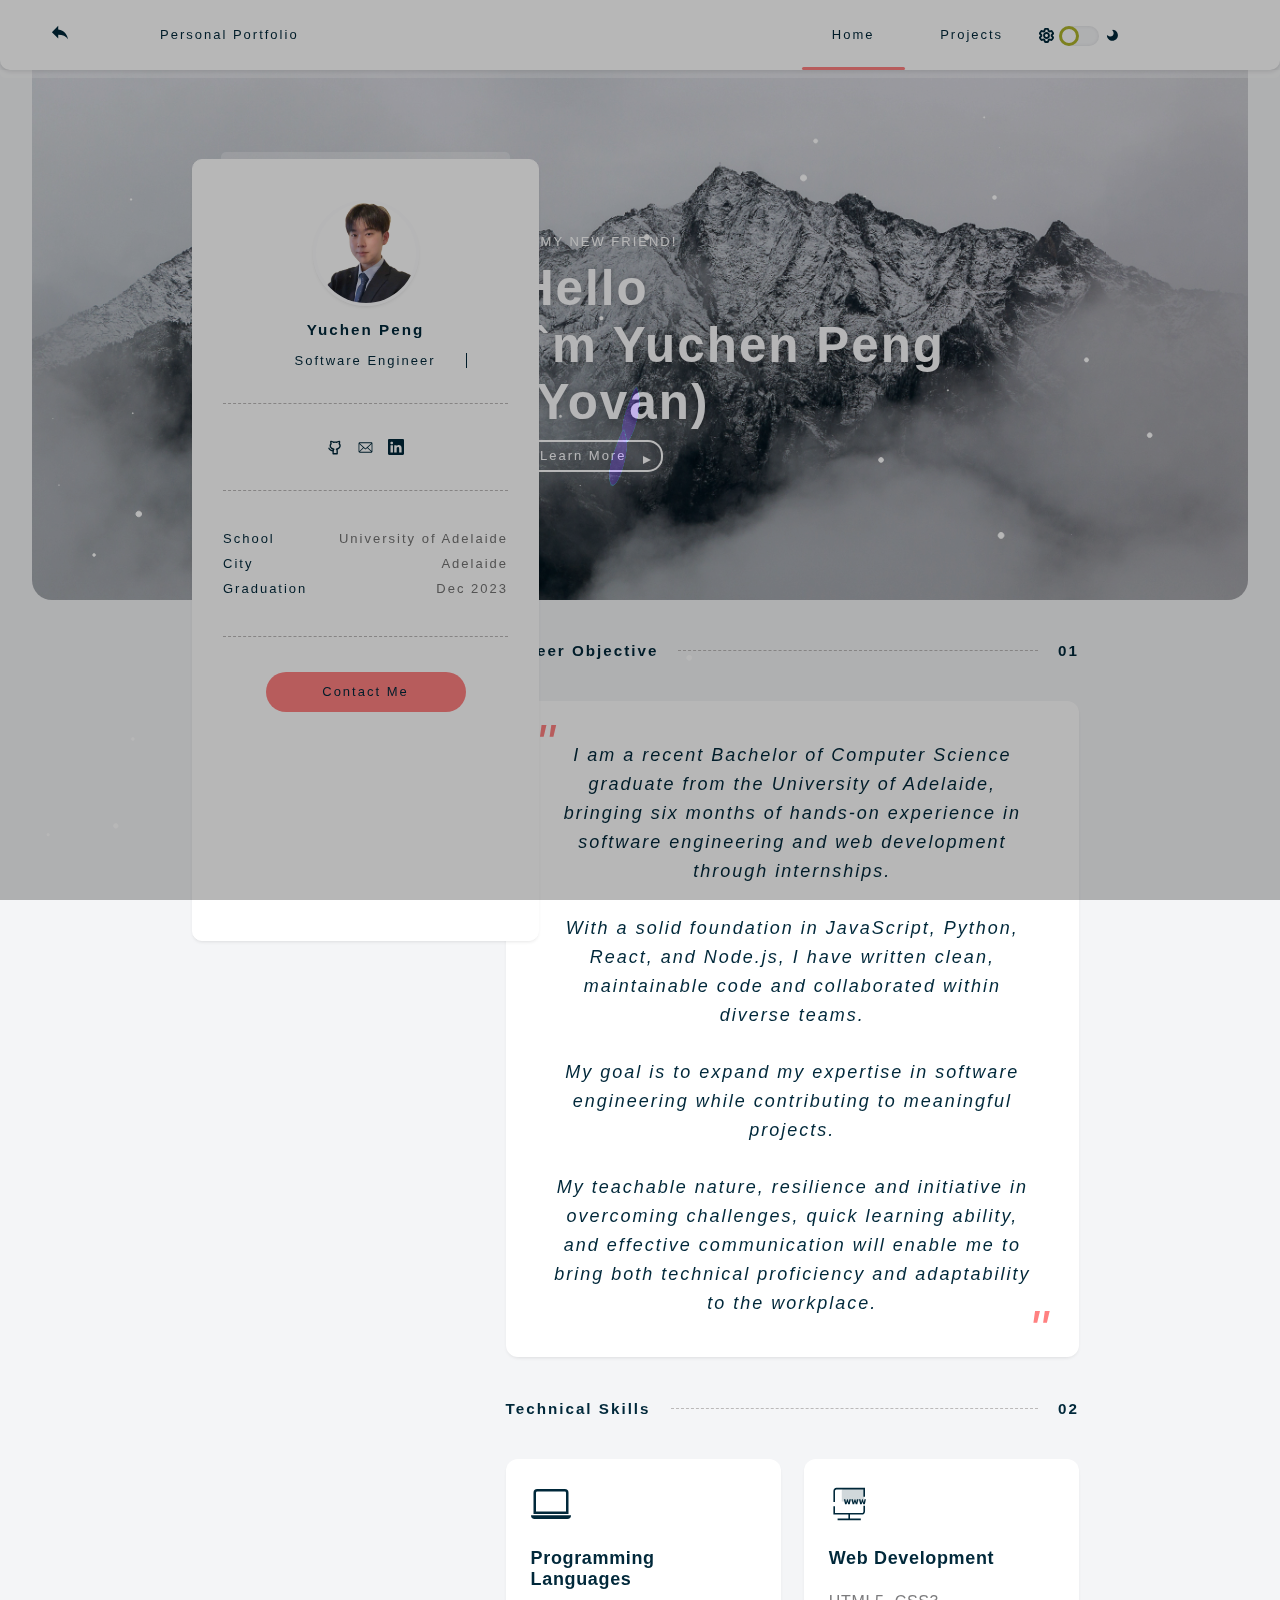
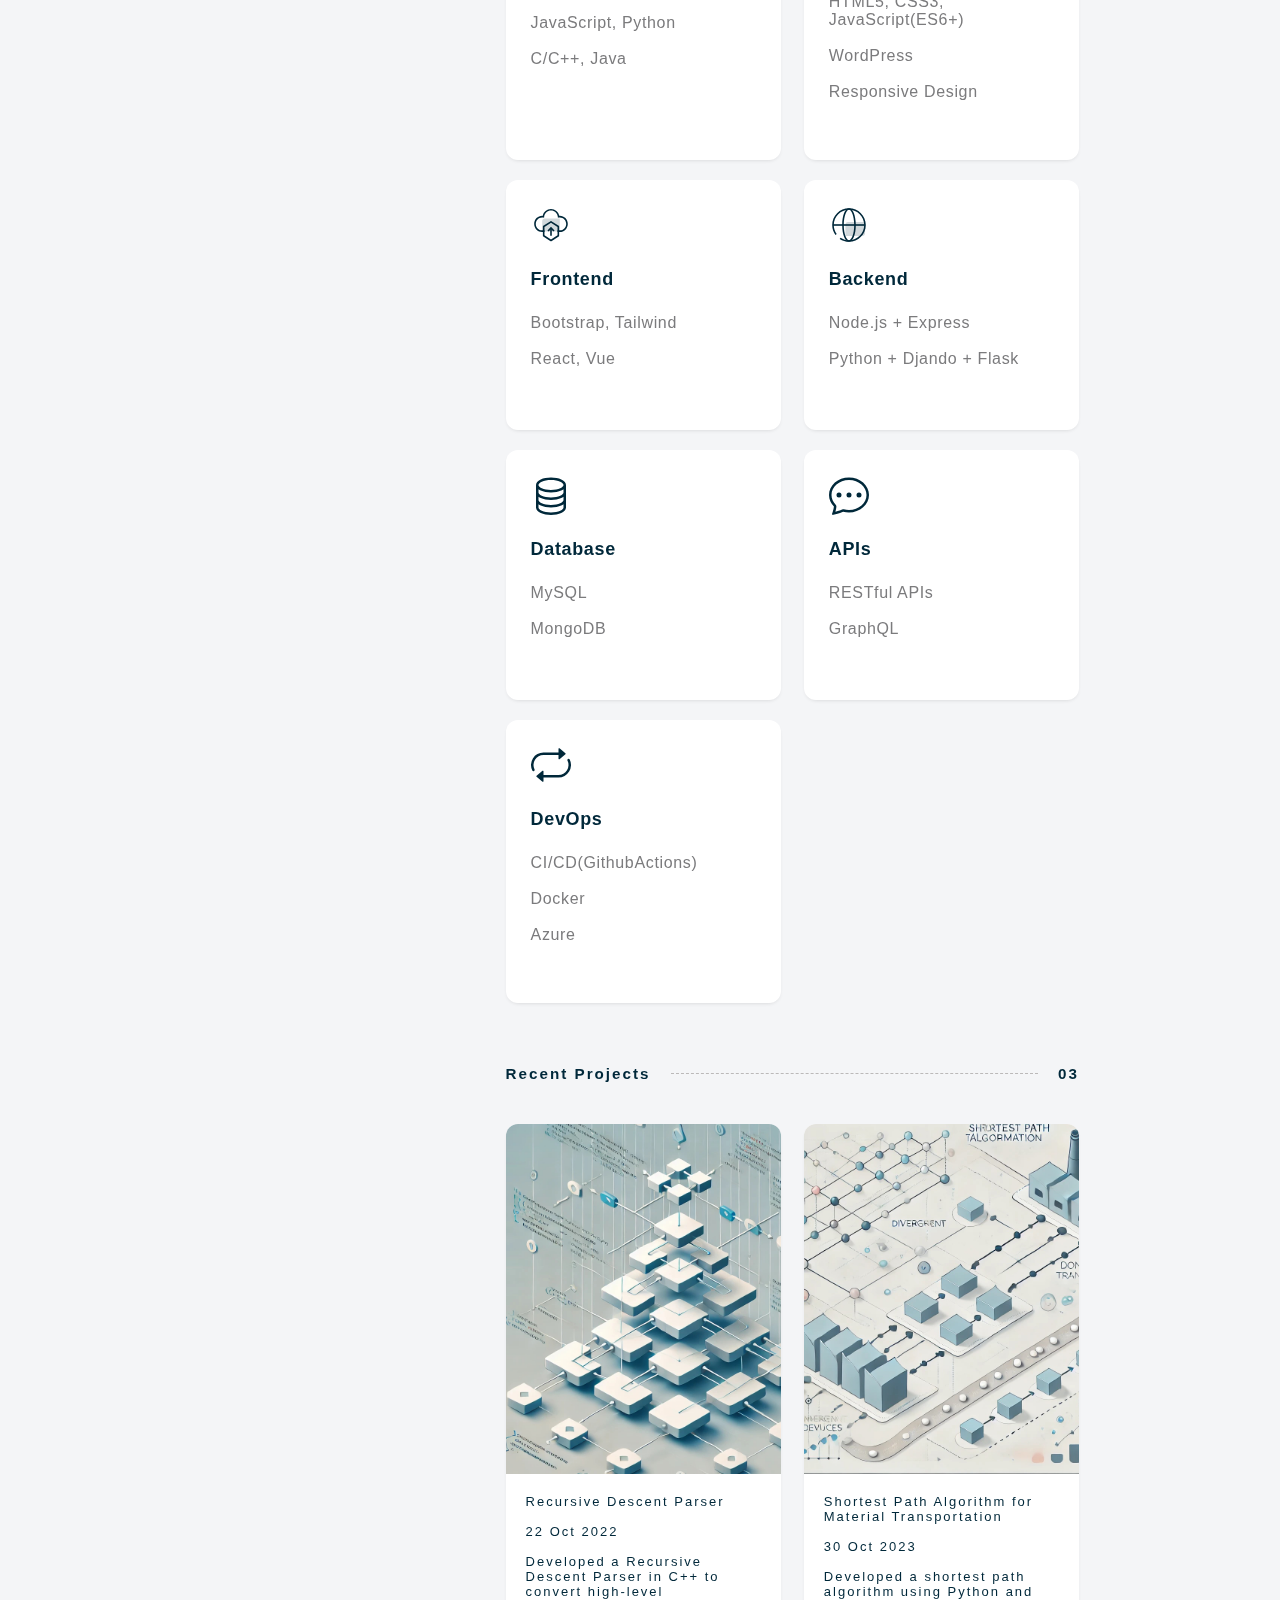
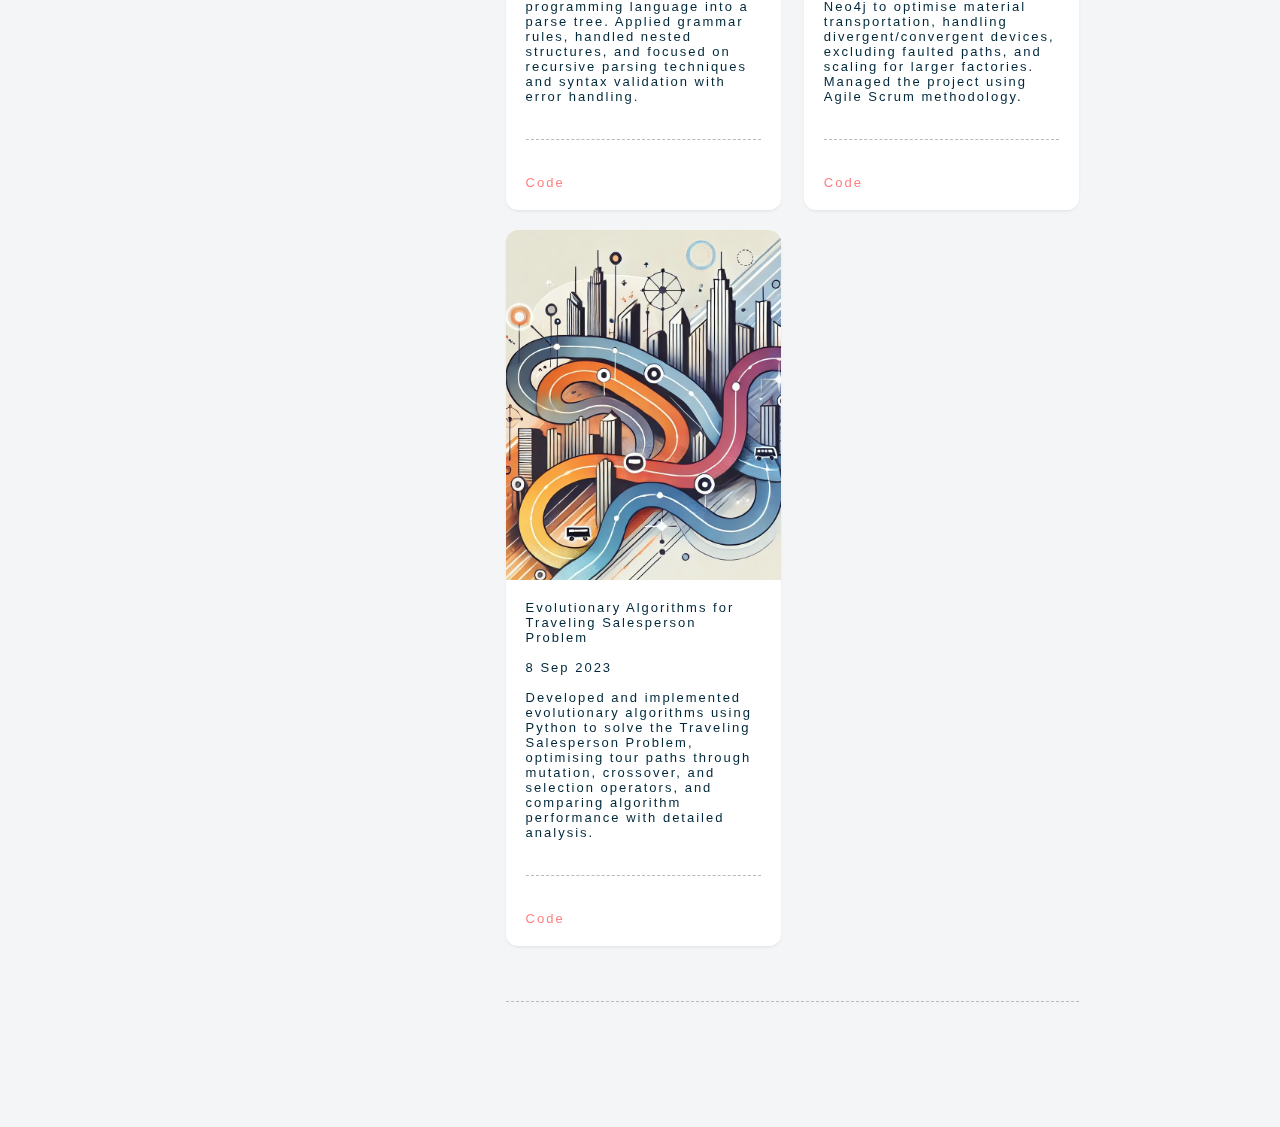
==== commit 1c6f0dff: "Deploying to gh-pages from @ YuchenPeng17/Personal-Website@ce3a22ab714f8f5431a804c6b6f8f48cce6248e7 " ====
--- a/github-pages-deploy-action-temp-deployment-folder/index.html
+++ b/github-pages-deploy-action-temp-deployment-folder/index.html
@@ -10,6 +10,15 @@
   <link rel="stylesheet" href="./css/base.css">
   <link rel="stylesheet" href="./css/index1.css">
   <script src="./js/jq.js"></script>
+  <script type="text/javascript">
+    ;window.NREUM||(NREUM={});NREUM.init={distributed_tracing:{enabled:true},privacy:{cookies_enabled:true},ajax:{deny_list:["bam.nr-data.net"]}};
+    
+    ;NREUM.loader_config={accountID:"6191154",trustKey:"6191154",agentID:"601514234",licenseKey:"NRJS-0541922397ce6b13743",applicationID:"601514234"};
+    ;NREUM.info={beacon:"bam.nr-data.net",errorBeacon:"bam.nr-data.net",licenseKey:"NRJS-0541922397ce6b13743",applicationID:"601514234",sa:1};
+    ;/*! For license information please see nr-loader-spa-1.273.1.min.js.LICENSE.txt */
+    (()=>{var e,t,r={8122:(e,t,r)=>{"use strict";r.d(t,{a:()=>i});var n=r(944);function i(e,t){try{if(!e||"object"!=typeof e)return(0,n.R)(3);if(!t||"object"!=typeof t)return(0,n.R)(4);const r=Object.create(Object.getPrototypeOf(t),Object.getOwnPropertyDescriptors(t)),o=0===Object.keys(r).length?e:r;for(let a in o)if(void 0!==e[a])try{if(null===e[a]){r[a]=null;continue}Array.isArray(e[a])&&Array.isArray(t[a])?r[a]=Array.from(new Set([...e[a],...t[a]])):"object"==typeof e[a]&&"object"==typeof t[a]?r[a]=i(e[a],t[a]):r[a]=e[a]}catch(e){(0,n.R)(1,e)}return r}catch(e){(0,n.R)(2,e)}}},2555:(e,t,r)=>{"use strict";r.d(t,{Vp:()=>c,fn:()=>s,x1:()=>u});var n=r(384),i=r(8122);const o={beacon:n.NT.beacon,errorBeacon:n.NT.errorBeacon,licenseKey:void 0,applicationID:void 0,sa:void 0,queueTime:void 0,applicationTime:void 0,ttGuid:void 0,user:void 0,account:void 0,product:void 0,extra:void 0,jsAttributes:{},userAttributes:void 0,atts:void 0,transactionName:void 0,tNamePlain:void 0},a={};function s(e){try{const t=c(e);return!!t.licenseKey&&!!t.errorBeacon&&!!t.applicationID}catch(e){return!1}}function c(e){if(!e)throw new Error("All info objects require an agent identifier!");if(!a[e])throw new Error("Info for ".concat(e," was never set"));return a[e]}function u(e,t){if(!e)throw new Error("All info objects require an agent identifier!");a[e]=(0,i.a)(t,o);const r=(0,n.nY)(e);r&&(r.info=a[e])}},9417:(e,t,r)=>{"use strict";r.d(t,{D0:()=>h,gD:()=>g,xN:()=>p});var n=r(993);const i=e=>{if(!e||"string"!=typeof e)return!1;try{document.createDocumentFragment().querySelector(e)}catch{return!1}return!0};var o=r(2614),a=r(944),s=r(384),c=r(8122);const u="[data-nr-mask]",d=()=>{const e={mask_selector:"*",block_selector:"[data-nr-block]",mask_input_options:{color:!1,date:!1,"datetime-local":!1,email:!1,month:!1,number:!1,range:!1,search:!1,tel:!1,text:!1,time:!1,url:!1,week:!1,textarea:!1,select:!1,password:!0}};return{ajax:{deny_list:void 0,block_internal:!0,enabled:!0,harvestTimeSeconds:10,autoStart:!0},distributed_tracing:{enabled:void 0,exclude_newrelic_header:void 0,cors_use_newrelic_header:void 0,cors_use_tracecontext_headers:void 0,allowed_origins:void 0},feature_flags:[],generic_events:{enabled:!0,harvestTimeSeconds:30,autoStart:!0},harvest:{tooManyRequestsDelay:60},jserrors:{enabled:!0,harvestTimeSeconds:10,autoStart:!0},logging:{enabled:!0,harvestTimeSeconds:10,autoStart:!0,level:n.p_.INFO},metrics:{enabled:!0,autoStart:!0},obfuscate:void 0,page_action:{enabled:!0},page_view_event:{enabled:!0,autoStart:!0},page_view_timing:{enabled:!0,harvestTimeSeconds:30,autoStart:!0},performance:{capture_marks:!1,capture_measures:!1},privacy:{cookies_enabled:!0},proxy:{assets:void 0,beacon:void 0},session:{expiresMs:o.wk,inactiveMs:o.BB},session_replay:{autoStart:!0,enabled:!1,harvestTimeSeconds:60,preload:!1,sampling_rate:10,error_sampling_rate:100,collect_fonts:!1,inline_images:!1,fix_stylesheets:!0,mask_all_inputs:!0,get mask_text_selector(){return e.mask_selector},set mask_text_selector(t){i(t)?e.mask_selector="".concat(t,",").concat(u):""===t||null===t?e.mask_selector=u:(0,a.R)(5,t)},get block_class(){return"nr-block"},get ignore_class(){return"nr-ignore"},get mask_text_class(){return"nr-mask"},get block_selector(){return e.block_selector},set block_selector(t){i(t)?e.block_selector+=",".concat(t):""!==t&&(0,a.R)(6,t)},get mask_input_options(){return e.mask_input_options},set mask_input_options(t){t&&"object"==typeof t?e.mask_input_options={...t,password:!0}:(0,a.R)(7,t)}},session_trace:{enabled:!0,harvestTimeSeconds:10,autoStart:!0},soft_navigations:{enabled:!0,harvestTimeSeconds:10,autoStart:!0},spa:{enabled:!0,harvestTimeSeconds:10,autoStart:!0},ssl:void 0,user_actions:{enabled:!0}}},l={},f="All configuration objects require an agent identifier!";function h(e){if(!e)throw new Error(f);if(!l[e])throw new Error("Configuration for ".concat(e," was never set"));return l[e]}function p(e,t){if(!e)throw new Error(f);l[e]=(0,c.a)(t,d());const r=(0,s.nY)(e);r&&(r.init=l[e])}function g(e,t){if(!e)throw new Error(f);var r=h(e);if(r){for(var n=t.split("."),i=0;i<n.length-1;i++)if("object"!=typeof(r=r[n[i]]))return;r=r[n[n.length-1]]}return r}},5603:(e,t,r)=>{"use strict";r.d(t,{a:()=>c,o:()=>s});var n=r(384),i=r(8122);const o={accountID:void 0,trustKey:void 0,agentID:void 0,licenseKey:void 0,applicationID:void 0,xpid:void 0},a={};function s(e){if(!e)throw new Error("All loader-config objects require an agent identifier!");if(!a[e])throw new Error("LoaderConfig for ".concat(e," was never set"));return a[e]}function c(e,t){if(!e)throw new Error("All loader-config objects require an agent identifier!");a[e]=(0,i.a)(t,o);const r=(0,n.nY)(e);r&&(r.loader_config=a[e])}},3371:(e,t,r)=>{"use strict";r.d(t,{V:()=>f,f:()=>l});var n=r(8122),i=r(384),o=r(6154),a=r(9324);let s=0;const c={buildEnv:a.F3,distMethod:a.Xs,version:a.xv,originTime:o.WN},u={customTransaction:void 0,disabled:!1,isolatedBacklog:!1,loaderType:void 0,maxBytes:3e4,onerror:void 0,ptid:void 0,releaseIds:{},appMetadata:{},session:void 0,denyList:void 0,timeKeeper:void 0,obfuscator:void 0},d={};function l(e){if(!e)throw new Error("All runtime objects require an agent identifier!");if(!d[e])throw new Error("Runtime for ".concat(e," was never set"));return d[e]}function f(e,t){if(!e)throw new Error("All runtime objects require an agent identifier!");d[e]={...(0,n.a)(t,u),...c},Object.hasOwnProperty.call(d[e],"harvestCount")||Object.defineProperty(d[e],"harvestCount",{get:()=>++s});const r=(0,i.nY)(e);r&&(r.runtime=d[e])}},9324:(e,t,r)=>{"use strict";r.d(t,{F3:()=>i,Xs:()=>o,Yq:()=>a,xv:()=>n});const n="1.273.1",i="PROD",o="CDN",a="2.0.0-alpha.12"},6154:(e,t,r)=>{"use strict";r.d(t,{A4:()=>s,OF:()=>d,RI:()=>i,WN:()=>h,bv:()=>o,gm:()=>a,lR:()=>f,m:()=>u,mw:()=>c,sb:()=>l});var n=r(1863);const i="undefined"!=typeof window&&!!window.document,o="undefined"!=typeof WorkerGlobalScope&&("undefined"!=typeof self&&self instanceof WorkerGlobalScope&&self.navigator instanceof WorkerNavigator||"undefined"!=typeof globalThis&&globalThis instanceof WorkerGlobalScope&&globalThis.navigator instanceof WorkerNavigator),a=i?window:"undefined"!=typeof WorkerGlobalScope&&("undefined"!=typeof self&&self instanceof WorkerGlobalScope&&self||"undefined"!=typeof globalThis&&globalThis instanceof WorkerGlobalScope&&globalThis),s="complete"===a?.document?.readyState,c=Boolean("hidden"===a?.document?.visibilityState),u=""+a?.location,d=/iPad|iPhone|iPod/.test(a.navigator?.userAgent),l=d&&"undefined"==typeof SharedWorker,f=(()=>{const e=a.navigator?.userAgent?.match(/Firefox[/\s](\d+\.\d+)/);return Array.isArray(e)&&e.length>=2?+e[1]:0})(),h=Date.now()-(0,n.t)()},7295:(e,t,r)=>{"use strict";r.d(t,{Xv:()=>a,gX:()=>i,iW:()=>o});var n=[];function i(e){if(!e||o(e))return!1;if(0===n.length)return!0;for(var t=0;t<n.length;t++){var r=n[t];if("*"===r.hostname)return!1;if(s(r.hostname,e.hostname)&&c(r.pathname,e.pathname))return!1}return!0}function o(e){return void 0===e.hostname}function a(e){if(n=[],e&&e.length)for(var t=0;t<e.length;t++){let r=e[t];if(!r)continue;0===r.indexOf("http://")?r=r.substring(7):0===r.indexOf("https://")&&(r=r.substring(8));const i=r.indexOf("/");let o,a;i>0?(o=r.substring(0,i),a=r.substring(i)):(o=r,a="");let[s]=o.split(":");n.push({hostname:s,pathname:a})}}function s(e,t){return!(e.length>t.length)&&t.indexOf(e)===t.length-e.length}function c(e,t){return 0===e.indexOf("/")&&(e=e.substring(1)),0===t.indexOf("/")&&(t=t.substring(1)),""===e||e===t}},1687:(e,t,r)=>{"use strict";r.d(t,{Ak:()=>c,Ze:()=>l,x3:()=>u});var n=r(7836),i=r(3606),o=r(860),a=r(2646);const s={};function c(e,t){const r={staged:!1,priority:o.P3[t]||0};d(e),s[e].get(t)||s[e].set(t,r)}function u(e,t){e&&s[e]&&(s[e].get(t)&&s[e].delete(t),h(e,t,!1),s[e].size&&f(e))}function d(e){if(!e)throw new Error("agentIdentifier required");s[e]||(s[e]=new Map)}function l(e="",t="feature",r=!1){if(d(e),!e||!s[e].get(t)||r)return h(e,t);s[e].get(t).staged=!0,f(e)}function f(e){const t=Array.from(s[e]);t.every((([e,t])=>t.staged))&&(t.sort(((e,t)=>e[1].priority-t[1].priority)),t.forEach((([t])=>{s[e].delete(t),h(e,t)})))}function h(e,t,r=!0){const o=e?n.ee.get(e):n.ee,s=i.i.handlers;if(!o.aborted&&o.backlog&&s){if(r){const e=o.backlog[t],r=s[t];if(r){for(let t=0;e&&t<e.length;++t)p(e[t],r);Object.entries(r).forEach((([e,t])=>{Object.values(t||{}).forEach((t=>{t[0]?.on&&t[0]?.context()instanceof a.y&&t[0].on(e,t[1])}))}))}}o.isolatedBacklog||delete s[t],o.backlog[t]=null,o.emit("drain-"+t,[])}}function p(e,t){var r=e[1];Object.values(t[r]||{}).forEach((t=>{var r=e[0];if(t[0]===r){var n=t[1],i=e[3],o=e[2];n.apply(i,o)}}))}},7836:(e,t,r)=>{"use strict";r.d(t,{P:()=>c,ee:()=>u});var n=r(384),i=r(8990),o=r(3371),a=r(2646),s=r(5607);const c="nr@context:".concat(s.W),u=function e(t,r){var n={},s={},d={},l=!1;try{l=16===r.length&&(0,o.f)(r).isolatedBacklog}catch(e){}var f={on:p,addEventListener:p,removeEventListener:function(e,t){var r=n[e];if(!r)return;for(var i=0;i<r.length;i++)r[i]===t&&r.splice(i,1)},emit:function(e,r,n,i,o){!1!==o&&(o=!0);if(u.aborted&&!i)return;t&&o&&t.emit(e,r,n);for(var a=h(n),c=g(e),d=c.length,l=0;l<d;l++)c[l].apply(a,r);var p=v()[s[e]];p&&p.push([f,e,r,a]);return a},get:m,listeners:g,context:h,buffer:function(e,t){const r=v();if(t=t||"feature",f.aborted)return;Object.entries(e||{}).forEach((([e,n])=>{s[n]=t,t in r||(r[t]=[])}))},abort:function(){f._aborted=!0,Object.keys(f.backlog).forEach((e=>{delete f.backlog[e]}))},isBuffering:function(e){return!!v()[s[e]]},debugId:r,backlog:l?{}:t&&"object"==typeof t.backlog?t.backlog:{},isolatedBacklog:l};return Object.defineProperty(f,"aborted",{get:()=>{let e=f._aborted||!1;return e||(t&&(e=t.aborted),e)}}),f;function h(e){return e&&e instanceof a.y?e:e?(0,i.I)(e,c,(()=>new a.y(c))):new a.y(c)}function p(e,t){n[e]=g(e).concat(t)}function g(e){return n[e]||[]}function m(t){return d[t]=d[t]||e(f,t)}function v(){return f.backlog}}(void 0,"globalEE"),d=(0,n.Zm)();d.ee||(d.ee=u)},2646:(e,t,r)=>{"use strict";r.d(t,{y:()=>n});class n{constructor(e){this.contextId=e}}},9908:(e,t,r)=>{"use strict";r.d(t,{d:()=>n,p:()=>i});var n=r(7836).ee.get("handle");function i(e,t,r,i,o){o?(o.buffer([e],i),o.emit(e,t,r)):(n.buffer([e],i),n.emit(e,t,r))}},3606:(e,t,r)=>{"use strict";r.d(t,{i:()=>o});var n=r(9908);o.on=a;var i=o.handlers={};function o(e,t,r,o){a(o||n.d,i,e,t,r)}function a(e,t,r,i,o){o||(o="feature"),e||(e=n.d);var a=t[o]=t[o]||{};(a[r]=a[r]||[]).push([e,i])}},3878:(e,t,r)=>{"use strict";function n(e,t){return{capture:e,passive:!1,signal:t}}function i(e,t,r=!1,i){window.addEventListener(e,t,n(r,i))}function o(e,t,r=!1,i){document.addEventListener(e,t,n(r,i))}r.d(t,{DD:()=>o,jT:()=>n,sp:()=>i})},5607:(e,t,r)=>{"use strict";r.d(t,{W:()=>n});const n=(0,r(9566).bz)()},9566:(e,t,r)=>{"use strict";r.d(t,{LA:()=>s,ZF:()=>c,bz:()=>a,el:()=>u});var n=r(6154);const i="xxxxxxxx-xxxx-4xxx-yxxx-xxxxxxxxxxxx";function o(e,t){return e?15&e[t]:16*Math.random()|0}function a(){const e=n.gm?.crypto||n.gm?.msCrypto;let t,r=0;return e&&e.getRandomValues&&(t=e.getRandomValues(new Uint8Array(30))),i.split("").map((e=>"x"===e?o(t,r++).toString(16):"y"===e?(3&o()|8).toString(16):e)).join("")}function s(e){const t=n.gm?.crypto||n.gm?.msCrypto;let r,i=0;t&&t.getRandomValues&&(r=t.getRandomValues(new Uint8Array(e)));const a=[];for(var s=0;s<e;s++)a.push(o(r,i++).toString(16));return a.join("")}function c(){return s(16)}function u(){return s(32)}},2614:(e,t,r)=>{"use strict";r.d(t,{BB:()=>a,H3:()=>n,g:()=>u,iL:()=>c,tS:()=>s,uh:()=>i,wk:()=>o});const n="NRBA",i="SESSION",o=144e5,a=18e5,s={STARTED:"session-started",PAUSE:"session-pause",RESET:"session-reset",RESUME:"session-resume",UPDATE:"session-update"},c={SAME_TAB:"same-tab",CROSS_TAB:"cross-tab"},u={OFF:0,FULL:1,ERROR:2}},1863:(e,t,r)=>{"use strict";function n(){return Math.floor(performance.now())}r.d(t,{t:()=>n})},7485:(e,t,r)=>{"use strict";r.d(t,{D:()=>i});var n=r(6154);function i(e){if(0===(e||"").indexOf("data:"))return{protocol:"data"};try{const t=new URL(e,location.href),r={port:t.port,hostname:t.hostname,pathname:t.pathname,search:t.search,protocol:t.protocol.slice(0,t.protocol.indexOf(":")),sameOrigin:t.protocol===n.gm?.location?.protocol&&t.host===n.gm?.location?.host};return r.port&&""!==r.port||("http:"===t.protocol&&(r.port="80"),"https:"===t.protocol&&(r.port="443")),r.pathname&&""!==r.pathname?r.pathname.startsWith("/")||(r.pathname="/".concat(r.pathname)):r.pathname="/",r}catch(e){return{}}}},944:(e,t,r)=>{"use strict";function n(e,t){"function"==typeof console.debug&&console.debug("New Relic Warning: https://github.com/newrelic/newrelic-browser-agent/blob/main/docs/warning-codes.md#".concat(e),t)}r.d(t,{R:()=>n})},5284:(e,t,r)=>{"use strict";r.d(t,{t:()=>c,B:()=>s});var n=r(7836),i=r(6154);const o="newrelic";const a=new Set,s={};function c(e,t){const r=n.ee.get(t);s[t]??={},e&&"object"==typeof e&&(a.has(t)||(r.emit("rumresp",[e]),s[t]=e,a.add(t),function(e={}){try{i.gm.dispatchEvent(new CustomEvent(o,{detail:e}))}catch(e){}}({loaded:!0})))}},8990:(e,t,r)=>{"use strict";r.d(t,{I:()=>i});var n=Object.prototype.hasOwnProperty;function i(e,t,r){if(n.call(e,t))return e[t];var i=r();if(Object.defineProperty&&Object.keys)try{return Object.defineProperty(e,t,{value:i,writable:!0,enumerable:!1}),i}catch(e){}return e[t]=i,i}},6389:(e,t,r)=>{"use strict";function n(e,t=500,r={}){const n=r?.leading||!1;let i;return(...r)=>{n&&void 0===i&&(e.apply(this,r),i=setTimeout((()=>{i=clearTimeout(i)}),t)),n||(clearTimeout(i),i=setTimeout((()=>{e.apply(this,r)}),t))}}function i(e){let t=!1;return(...r)=>{t||(t=!0,e.apply(this,r))}}r.d(t,{J:()=>i,s:()=>n})},3304:(e,t,r)=>{"use strict";r.d(t,{A:()=>o});var n=r(7836);const i=()=>{const e=new WeakSet;return(t,r)=>{if("object"==typeof r&&null!==r){if(e.has(r))return;e.add(r)}return r}};function o(e){try{return JSON.stringify(e,i())??""}catch(e){try{n.ee.emit("internal-error",[e])}catch(e){}return""}}},5289:(e,t,r)=>{"use strict";r.d(t,{GG:()=>o,sB:()=>a});var n=r(3878);function i(){return"undefined"==typeof document||"complete"===document.readyState}function o(e,t){if(i())return e();(0,n.sp)("load",e,t)}function a(e){if(i())return e();(0,n.DD)("DOMContentLoaded",e)}},384:(e,t,r)=>{"use strict";r.d(t,{NT:()=>o,US:()=>d,Zm:()=>a,bQ:()=>c,dV:()=>s,nY:()=>u,pV:()=>l});var n=r(6154),i=r(1863);const o={beacon:"bam.nr-data.net",errorBeacon:"bam.nr-data.net"};function a(){return n.gm.NREUM||(n.gm.NREUM={}),void 0===n.gm.newrelic&&(n.gm.newrelic=n.gm.NREUM),n.gm.NREUM}function s(){let e=a();return e.o||(e.o={ST:n.gm.setTimeout,SI:n.gm.setImmediate,CT:n.gm.clearTimeout,XHR:n.gm.XMLHttpRequest,REQ:n.gm.Request,EV:n.gm.Event,PR:n.gm.Promise,MO:n.gm.MutationObserver,FETCH:n.gm.fetch,WS:n.gm.WebSocket}),e}function c(e,t){let r=a();r.initializedAgents??={},t.initializedAt={ms:(0,i.t)(),date:new Date},r.initializedAgents[e]=t}function u(e){let t=a();return t.initializedAgents?.[e]}function d(e,t){a()[e]=t}function l(){return function(){let e=a();const t=e.info||{};e.info={beacon:o.beacon,errorBeacon:o.errorBeacon,...t}}(),function(){let e=a();const t=e.init||{};e.init={...t}}(),s(),function(){let e=a();const t=e.loader_config||{};e.loader_config={...t}}(),a()}},2843:(e,t,r)=>{"use strict";r.d(t,{u:()=>i});var n=r(3878);function i(e,t=!1,r,i){(0,n.DD)("visibilitychange",(function(){if(t)return void("hidden"===document.visibilityState&&e());e(document.visibilityState)}),r,i)}},8139:(e,t,r)=>{"use strict";r.d(t,{u:()=>f});var n=r(7836),i=r(3434),o=r(8990),a=r(6154);const s={},c=a.gm.XMLHttpRequest,u="addEventListener",d="removeEventListener",l="nr@wrapped:".concat(n.P);function f(e){var t=function(e){return(e||n.ee).get("events")}(e);if(s[t.debugId]++)return t;s[t.debugId]=1;var r=(0,i.YM)(t,!0);function f(e){r.inPlace(e,[u,d],"-",p)}function p(e,t){return e[1]}return"getPrototypeOf"in Object&&(a.RI&&h(document,f),h(a.gm,f),h(c.prototype,f)),t.on(u+"-start",(function(e,t){var n=e[1];if(null!==n&&("function"==typeof n||"object"==typeof n)){var i=(0,o.I)(n,l,(function(){var e={object:function(){if("function"!=typeof n.handleEvent)return;return n.handleEvent.apply(n,arguments)},function:n}[typeof n];return e?r(e,"fn-",null,e.name||"anonymous"):n}));this.wrapped=e[1]=i}})),t.on(d+"-start",(function(e){e[1]=this.wrapped||e[1]})),t}function h(e,t,...r){let n=e;for(;"object"==typeof n&&!Object.prototype.hasOwnProperty.call(n,u);)n=Object.getPrototypeOf(n);n&&t(n,...r)}},3434:(e,t,r)=>{"use strict";r.d(t,{Jt:()=>o,YM:()=>c});var n=r(7836),i=r(5607);const o="nr@original:".concat(i.W);var a=Object.prototype.hasOwnProperty,s=!1;function c(e,t){return e||(e=n.ee),r.inPlace=function(e,t,n,i,o){n||(n="");const a="-"===n.charAt(0);for(let s=0;s<t.length;s++){const c=t[s],u=e[c];d(u)||(e[c]=r(u,a?c+n:n,i,c,o))}},r.flag=o,r;function r(t,r,n,s,c){return d(t)?t:(r||(r=""),nrWrapper[o]=t,function(e,t,r){if(Object.defineProperty&&Object.keys)try{return Object.keys(e).forEach((function(r){Object.defineProperty(t,r,{get:function(){return e[r]},set:function(t){return e[r]=t,t}})})),t}catch(e){u([e],r)}for(var n in e)a.call(e,n)&&(t[n]=e[n])}(t,nrWrapper,e),nrWrapper);function nrWrapper(){var o,a,d,l;try{a=this,o=[...arguments],d="function"==typeof n?n(o,a):n||{}}catch(t){u([t,"",[o,a,s],d],e)}i(r+"start",[o,a,s],d,c);try{return l=t.apply(a,o)}catch(e){throw i(r+"err",[o,a,e],d,c),e}finally{i(r+"end",[o,a,l],d,c)}}}function i(r,n,i,o){if(!s||t){var a=s;s=!0;try{e.emit(r,n,i,t,o)}catch(t){u([t,r,n,i],e)}s=a}}}function u(e,t){t||(t=n.ee);try{t.emit("internal-error",e)}catch(e){}}function d(e){return!(e&&"function"==typeof e&&e.apply&&!e[o])}},9300:(e,t,r)=>{"use strict";r.d(t,{T:()=>n});const n=r(860).K7.ajax},3333:(e,t,r)=>{"use strict";r.d(t,{TZ:()=>n,Zp:()=>i,mq:()=>s,nf:()=>a,qN:()=>o});const n=r(860).K7.genericEvents,i=["auxclick","click","copy","keydown","paste","scrollend"],o=["focus","blur"],a=4,s=1e3},6774:(e,t,r)=>{"use strict";r.d(t,{T:()=>n});const n=r(860).K7.jserrors},993:(e,t,r)=>{"use strict";r.d(t,{ET:()=>o,TZ:()=>a,p_:()=>i});var n=r(860);const i={ERROR:"ERROR",WARN:"WARN",INFO:"INFO",DEBUG:"DEBUG",TRACE:"TRACE"},o="log",a=n.K7.logging},3785:(e,t,r)=>{"use strict";r.d(t,{R:()=>c,b:()=>u});var n=r(9908),i=r(1863),o=r(860),a=r(3969),s=r(993);function c(e,t,r={},c=s.p_.INFO){(0,n.p)(a.xV,["API/logging/".concat(c.toLowerCase(),"/called")],void 0,o.K7.metrics,e),(0,n.p)(s.ET,[(0,i.t)(),t,r,c],void 0,o.K7.logging,e)}function u(e){return"string"==typeof e&&Object.values(s.p_).some((t=>t===e.toUpperCase().trim()))}},3969:(e,t,r)=>{"use strict";r.d(t,{TZ:()=>n,XG:()=>s,rs:()=>i,xV:()=>a,z_:()=>o});const n=r(860).K7.metrics,i="sm",o="cm",a="storeSupportabilityMetrics",s="storeEventMetrics"},6630:(e,t,r)=>{"use strict";r.d(t,{T:()=>n});const n=r(860).K7.pageViewEvent},782:(e,t,r)=>{"use strict";r.d(t,{T:()=>n});const n=r(860).K7.pageViewTiming},6344:(e,t,r)=>{"use strict";r.d(t,{BB:()=>d,G4:()=>o,Qb:()=>l,TZ:()=>i,Ug:()=>a,_s:()=>s,bc:()=>u,yP:()=>c});var n=r(2614);const i=r(860).K7.sessionReplay,o={RECORD:"recordReplay",PAUSE:"pauseReplay",REPLAY_RUNNING:"replayRunning",ERROR_DURING_REPLAY:"errorDuringReplay"},a=.12,s={DomContentLoaded:0,Load:1,FullSnapshot:2,IncrementalSnapshot:3,Meta:4,Custom:5},c={[n.g.ERROR]:15e3,[n.g.FULL]:3e5,[n.g.OFF]:0},u={RESET:{message:"Session was reset",sm:"Reset"},IMPORT:{message:"Recorder failed to import",sm:"Import"},TOO_MANY:{message:"429: Too Many Requests",sm:"Too-Many"},TOO_BIG:{message:"Payload was too large",sm:"Too-Big"},CROSS_TAB:{message:"Session Entity was set to OFF on another tab",sm:"Cross-Tab"},ENTITLEMENTS:{message:"Session Replay is not allowed and will not be started",sm:"Entitlement"}},d=5e3,l={API:"api"}},5270:(e,t,r)=>{"use strict";r.d(t,{Aw:()=>c,CT:()=>u,SR:()=>s});var n=r(384),i=r(9417),o=r(7767),a=r(6154);function s(e){return!!(0,n.dV)().o.MO&&(0,o.V)(e)&&!0===(0,i.gD)(e,"session_trace.enabled")}function c(e){return!0===(0,i.gD)(e,"session_replay.preload")&&s(e)}function u(e,t){const r=t.correctAbsoluteTimestamp(e);return{originalTimestamp:e,correctedTimestamp:r,timestampDiff:e-r,originTime:a.WN,correctedOriginTime:t.correctedOriginTime,originTimeDiff:Math.floor(a.WN-t.correctedOriginTime)}}},3738:(e,t,r)=>{"use strict";r.d(t,{He:()=>i,Kp:()=>s,Lc:()=>u,Rz:()=>d,TZ:()=>n,bD:()=>o,d3:()=>a,jx:()=>l,uP:()=>c});const n=r(860).K7.sessionTrace,i="bstResource",o="resource",a="-start",s="-end",c="fn"+a,u="fn"+s,d="pushState",l=1e3},3962:(e,t,r)=>{"use strict";r.d(t,{AM:()=>o,O2:()=>s,Qu:()=>c,TZ:()=>a,ih:()=>u,tC:()=>i});var n=r(860);const i=["click","keydown","submit"],o="api",a=n.K7.softNav,s={INITIAL_PAGE_LOAD:"",ROUTE_CHANGE:1,UNSPECIFIED:2},c={INTERACTION:1,AJAX:2,CUSTOM_END:3,CUSTOM_TRACER:4},u={IP:"in progress",FIN:"finished",CAN:"cancelled"}},7378:(e,t,r)=>{"use strict";r.d(t,{$p:()=>x,BR:()=>b,Kp:()=>R,L3:()=>y,Lc:()=>c,NC:()=>o,SG:()=>d,TZ:()=>i,U6:()=>p,UT:()=>m,d3:()=>w,dT:()=>f,e5:()=>A,gx:()=>v,l9:()=>l,oW:()=>h,op:()=>g,rw:()=>u,tH:()=>E,uP:()=>s,wW:()=>T,xq:()=>a});var n=r(384);const i=r(860).K7.spa,o=["click","submit","keypress","keydown","keyup","change"],a=999,s="fn-start",c="fn-end",u="cb-start",d="api-ixn-",l="remaining",f="interaction",h="spaNode",p="jsonpNode",g="fetch-start",m="fetch-done",v="fetch-body-",b="jsonp-end",y=(0,n.dV)().o.ST,w="-start",R="-end",x="-body",T="cb"+R,A="jsTime",E="fetch"},4234:(e,t,r)=>{"use strict";r.d(t,{W:()=>o});var n=r(7836),i=r(1687);class o{constructor(e,t){this.agentIdentifier=e,this.ee=n.ee.get(e),this.featureName=t,this.blocked=!1}deregisterDrain(){(0,i.x3)(this.agentIdentifier,this.featureName)}}},7767:(e,t,r)=>{"use strict";r.d(t,{V:()=>o});var n=r(9417),i=r(6154);const o=e=>i.RI&&!0===(0,n.gD)(e,"privacy.cookies_enabled")},425:(e,t,r)=>{"use strict";r.d(t,{j:()=>j});var n=r(860),i=r(2555),o=r(3371),a=r(9908),s=r(7836),c=r(1687),u=r(5289),d=r(6154),l=r(944),f=r(3969),h=r(384),p=r(6344);const g=["setErrorHandler","finished","addToTrace","addRelease","addPageAction","setCurrentRouteName","setPageViewName","setCustomAttribute","interaction","noticeError","setUserId","setApplicationVersion","start",p.G4.RECORD,p.G4.PAUSE,"log","wrapLogger"],m=["setErrorHandler","finished","addToTrace","addRelease"];var v=r(1863),b=r(2614),y=r(993),w=r(3785),R=r(2646),x=r(3434);function T(e,t,r,n){if("object"!=typeof t||!t||"string"!=typeof r||!r||"function"!=typeof t[r])return(0,l.R)(29);const i=function(e){return(e||s.ee).get("logger")}(e),o=(0,x.YM)(i),a=new R.y(s.P);return a.level=n.level,a.customAttributes=n.customAttributes,o.inPlace(t,[r],"wrap-logger-",a),i}function A(){const e=(0,h.pV)();g.forEach((t=>{e[t]=(...r)=>function(t,...r){let n=[];return Object.values(e.initializedAgents).forEach((e=>{e&&e.api?e.exposed&&e.api[t]&&n.push(e.api[t](...r)):(0,l.R)(38,t)})),n.length>1?n:n[0]}(t,...r)}))}const E={};var S=r(9417),N=r(5603),O=r(5284);const _=e=>{const t=e.startsWith("http");e+="/",r.p=t?e:"https://"+e};let I=!1;function j(e,t={},g,R){let{init:x,info:j,loader_config:P,runtime:C={},exposed:k=!0}=t;C.loaderType=g;const L=(0,h.pV)();j||(x=L.init,j=L.info,P=L.loader_config),(0,S.xN)(e.agentIdentifier,x||{}),(0,N.a)(e.agentIdentifier,P||{}),j.jsAttributes??={},d.bv&&(j.jsAttributes.isWorker=!0),(0,i.x1)(e.agentIdentifier,j);const H=(0,S.D0)(e.agentIdentifier),D=[j.beacon,j.errorBeacon];I||(H.proxy.assets&&(_(H.proxy.assets),D.push(H.proxy.assets)),H.proxy.beacon&&D.push(H.proxy.beacon),A(),(0,h.US)("activatedFeatures",O.B),e.runSoftNavOverSpa&&=!0===H.soft_navigations.enabled&&H.feature_flags.includes("soft_nav")),C.denyList=[...H.ajax.deny_list||[],...H.ajax.block_internal?D:[]],C.ptid=e.agentIdentifier,(0,o.V)(e.agentIdentifier,C),e.ee=s.ee.get(e.agentIdentifier),void 0===e.api&&(e.api=function(e,t,h=!1){t||(0,c.Ak)(e,"api");const g={};var R=s.ee.get(e),x=R.get("tracer");E[e]=b.g.OFF,R.on(p.G4.REPLAY_RUNNING,(t=>{E[e]=t}));var A="api-",S=A+"ixn-";function N(t,r,n,o){const a=(0,i.Vp)(e);return null===r?delete a.jsAttributes[t]:(0,i.x1)(e,{...a,jsAttributes:{...a.jsAttributes,[t]:r}}),I(A,n,!0,o||null===r?"session":void 0)(t,r)}function O(){}g.log=function(e,{customAttributes:t={},level:r=y.p_.INFO}={}){(0,a.p)(f.xV,["API/log/called"],void 0,n.K7.metrics,R),(0,w.R)(R,e,t,r)},g.wrapLogger=(e,t,{customAttributes:r={},level:i=y.p_.INFO}={})=>{(0,a.p)(f.xV,["API/wrapLogger/called"],void 0,n.K7.metrics,R),T(R,e,t,{customAttributes:r,level:i})},m.forEach((e=>{g[e]=I(A,e,!0,"api")})),g.addPageAction=I(A,"addPageAction",!0,n.K7.genericEvents),g.setPageViewName=function(t,r){if("string"==typeof t)return"/"!==t.charAt(0)&&(t="/"+t),(0,o.f)(e).customTransaction=(r||"http://custom.transaction")+t,I(A,"setPageViewName",!0)()},g.setCustomAttribute=function(e,t,r=!1){if("string"==typeof e){if(["string","number","boolean"].includes(typeof t)||null===t)return N(e,t,"setCustomAttribute",r);(0,l.R)(40,typeof t)}else(0,l.R)(39,typeof e)},g.setUserId=function(e){if("string"==typeof e||null===e)return N("enduser.id",e,"setUserId",!0);(0,l.R)(41,typeof e)},g.setApplicationVersion=function(e){if("string"==typeof e||null===e)return N("application.version",e,"setApplicationVersion",!1);(0,l.R)(42,typeof e)},g.start=()=>{try{(0,a.p)(f.xV,["API/start/called"],void 0,n.K7.metrics,R),R.emit("manual-start-all")}catch(e){(0,l.R)(23,e)}},g[p.G4.RECORD]=function(){(0,a.p)(f.xV,["API/recordReplay/called"],void 0,n.K7.metrics,R),(0,a.p)(p.G4.RECORD,[],void 0,n.K7.sessionReplay,R)},g[p.G4.PAUSE]=function(){(0,a.p)(f.xV,["API/pauseReplay/called"],void 0,n.K7.metrics,R),(0,a.p)(p.G4.PAUSE,[],void 0,n.K7.sessionReplay,R)},g.interaction=function(e){return(new O).get("object"==typeof e?e:{})};const _=O.prototype={createTracer:function(e,t){var r={},i=this,o="function"==typeof t;return(0,a.p)(f.xV,["API/createTracer/called"],void 0,n.K7.metrics,R),h||(0,a.p)(S+"tracer",[(0,v.t)(),e,r],i,n.K7.spa,R),function(){if(x.emit((o?"":"no-")+"fn-start",[(0,v.t)(),i,o],r),o)try{return t.apply(this,arguments)}catch(e){const t="string"==typeof e?new Error(e):e;throw x.emit("fn-err",[arguments,this,t],r),t}finally{x.emit("fn-end",[(0,v.t)()],r)}}}};function I(e,t,r,i){return function(){return(0,a.p)(f.xV,["API/"+t+"/called"],void 0,n.K7.metrics,R),i&&(0,a.p)(e+t,[(0,v.t)(),...arguments],r?null:this,i,R),r?void 0:this}}function j(){r.e(478).then(r.bind(r,8778)).then((({setAPI:t})=>{t(e),(0,c.Ze)(e,"api")})).catch((e=>{(0,l.R)(27,e),R.abort()}))}return["actionText","setName","setAttribute","save","ignore","onEnd","getContext","end","get"].forEach((e=>{_[e]=I(S,e,void 0,h?n.K7.softNav:n.K7.spa)})),g.setCurrentRouteName=h?I(S,"routeName",void 0,n.K7.softNav):I(A,"routeName",!0,n.K7.spa),g.noticeError=function(t,r){"string"==typeof t&&(t=new Error(t)),(0,a.p)(f.xV,["API/noticeError/called"],void 0,n.K7.metrics,R),(0,a.p)("err",[t,(0,v.t)(),!1,r,!!E[e]],void 0,n.K7.jserrors,R)},d.RI?(0,u.GG)((()=>j()),!0):j(),g}(e.agentIdentifier,R,e.runSoftNavOverSpa)),void 0===e.exposed&&(e.exposed=k),I=!0}},8374:(e,t,r)=>{r.nc=(()=>{try{return document?.currentScript?.nonce}catch(e){}return""})()},860:(e,t,r)=>{"use strict";r.d(t,{$J:()=>o,K7:()=>n,P3:()=>i});const n={ajax:"ajax",genericEvents:"generic_events",jserrors:"jserrors",logging:"logging",metrics:"metrics",pageAction:"page_action",pageViewEvent:"page_view_event",pageViewTiming:"page_view_timing",sessionReplay:"session_replay",sessionTrace:"session_trace",softNav:"soft_navigations",spa:"spa"},i={[n.pageViewEvent]:1,[n.pageViewTiming]:2,[n.metrics]:3,[n.jserrors]:4,[n.spa]:5,[n.ajax]:6,[n.sessionTrace]:7,[n.softNav]:8,[n.sessionReplay]:9,[n.logging]:10,[n.genericEvents]:11},o={[n.pageViewTiming]:"events",[n.ajax]:"events",[n.spa]:"events",[n.softNav]:"events",[n.metrics]:"jserrors",[n.jserrors]:"jserrors",[n.sessionTrace]:"browser/blobs",[n.sessionReplay]:"browser/blobs",[n.logging]:"browser/logs",[n.genericEvents]:"ins"}}},n={};function i(e){var t=n[e];if(void 0!==t)return t.exports;var o=n[e]={exports:{}};return r[e](o,o.exports,i),o.exports}i.m=r,i.d=(e,t)=>{for(var r in t)i.o(t,r)&&!i.o(e,r)&&Object.defineProperty(e,r,{enumerable:!0,get:t[r]})},i.f={},i.e=e=>Promise.all(Object.keys(i.f).reduce(((t,r)=>(i.f[r](e,t),t)),[])),i.u=e=>({212:"nr-spa-compressor",249:"nr-spa-recorder",478:"nr-spa"}[e]+"-1.273.1.min.js"),i.o=(e,t)=>Object.prototype.hasOwnProperty.call(e,t),e={},t="NRBA-1.273.1.PROD:",i.l=(r,n,o,a)=>{if(e[r])e[r].push(n);else{var s,c;if(void 0!==o)for(var u=document.getElementsByTagName("script"),d=0;d<u.length;d++){var l=u[d];if(l.getAttribute("src")==r||l.getAttribute("data-webpack")==t+o){s=l;break}}if(!s){c=!0;var f={478:"sha512-02Ykcrpzl4JvQ46re8YJcnOVT3PxJCiTwfiL6aPZ2Ce7bZJInb/7qwgqIIAmR9aO9iwRgYvkoqf5ev3ruaVCuw==",249:"sha512-ocbOXB0TUR2dpjE3aDOxqG2Vwgm7dGpbh16ElRyIKdoOZ+hdWyLWTroPOXbKKDCIeuBxV/wqwP5GCsG4LcTIwg==",212:"sha512-h3ZE1xdptNoj1oit85fWuIlHnVTAxhnoiIExHWaR5ZLpsLLs6DWnff4Gxsay38jNSZqGVAjeuFpbPzwxzrAfjA=="};(s=document.createElement("script")).charset="utf-8",s.timeout=120,i.nc&&s.setAttribute("nonce",i.nc),s.setAttribute("data-webpack",t+o),s.src=r,0!==s.src.indexOf(window.location.origin+"/")&&(s.crossOrigin="anonymous"),f[a]&&(s.integrity=f[a])}e[r]=[n];var h=(t,n)=>{s.onerror=s.onload=null,clearTimeout(p);var i=e[r];if(delete e[r],s.parentNode&&s.parentNode.removeChild(s),i&&i.forEach((e=>e(n))),t)return t(n)},p=setTimeout(h.bind(null,void 0,{type:"timeout",target:s}),12e4);s.onerror=h.bind(null,s.onerror),s.onload=h.bind(null,s.onload),c&&document.head.appendChild(s)}},i.r=e=>{"undefined"!=typeof Symbol&&Symbol.toStringTag&&Object.defineProperty(e,Symbol.toStringTag,{value:"Module"}),Object.defineProperty(e,"__esModule",{value:!0})},i.p="https://js-agent.newrelic.com/",(()=>{var e={38:0,788:0};i.f.j=(t,r)=>{var n=i.o(e,t)?e[t]:void 0;if(0!==n)if(n)r.push(n[2]);else{var o=new Promise(((r,i)=>n=e[t]=[r,i]));r.push(n[2]=o);var a=i.p+i.u(t),s=new Error;i.l(a,(r=>{if(i.o(e,t)&&(0!==(n=e[t])&&(e[t]=void 0),n)){var o=r&&("load"===r.type?"missing":r.type),a=r&&r.target&&r.target.src;s.message="Loading chunk "+t+" failed.\n("+o+": "+a+")",s.name="ChunkLoadError",s.type=o,s.request=a,n[1](s)}}),"chunk-"+t,t)}};var t=(t,r)=>{var n,o,[a,s,c]=r,u=0;if(a.some((t=>0!==e[t]))){for(n in s)i.o(s,n)&&(i.m[n]=s[n]);if(c)c(i)}for(t&&t(r);u<a.length;u++)o=a[u],i.o(e,o)&&e[o]&&e[o][0](),e[o]=0},r=self["webpackChunk:NRBA-1.273.1.PROD"]=self["webpackChunk:NRBA-1.273.1.PROD"]||[];r.forEach(t.bind(null,0)),r.push=t.bind(null,r.push.bind(r))})(),(()=>{"use strict";i(8374);var e=i(944),t=i(6344),r=i(9566);class n{agentIdentifier;constructor(e=(0,r.LA)(16)){this.agentIdentifier=e}#e(t,...r){if("function"==typeof this.api?.[t])return this.api[t](...r);(0,e.R)(35,t)}addPageAction(e,t){return this.#e("addPageAction",e,t)}setPageViewName(e,t){return this.#e("setPageViewName",e,t)}setCustomAttribute(e,t,r){return this.#e("setCustomAttribute",e,t,r)}noticeError(e,t){return this.#e("noticeError",e,t)}setUserId(e){return this.#e("setUserId",e)}setApplicationVersion(e){return this.#e("setApplicationVersion",e)}setErrorHandler(e){return this.#e("setErrorHandler",e)}addRelease(e,t){return this.#e("addRelease",e,t)}log(e,t){return this.#e("log",e,t)}}class o extends n{#e(t,...r){if("function"==typeof this.api?.[t])return this.api[t](...r);(0,e.R)(35,t)}start(){return this.#e("start")}finished(e){return this.#e("finished",e)}recordReplay(){return this.#e(t.G4.RECORD)}pauseReplay(){return this.#e(t.G4.PAUSE)}addToTrace(e){return this.#e("addToTrace",e)}setCurrentRouteName(e){return this.#e("setCurrentRouteName",e)}interaction(){return this.#e("interaction")}wrapLogger(e,t,r){return this.#e("wrapLogger",e,t,r)}}var a=i(860),s=i(9417);const c=Object.values(a.K7);function u(e){const t={};return c.forEach((r=>{t[r]=function(e,t){return!0===(0,s.gD)(t,"".concat(e,".enabled"))}(r,e)})),t}var d=i(425);var l=i(1687),f=i(4234),h=i(5289),p=i(6154),g=i(5270),m=i(7767),v=i(6389);class b extends f.W{constructor(e,t,r=!0){super(e.agentIdentifier,t),this.auto=r,this.abortHandler=void 0,this.featAggregate=void 0,this.onAggregateImported=void 0,!1===e.init[this.featureName].autoStart&&(this.auto=!1),this.auto?(0,l.Ak)(e.agentIdentifier,t):this.ee.on("manual-start-all",(0,v.J)((()=>{(0,l.Ak)(e.agentIdentifier,this.featureName),this.auto=!0,this.importAggregator(e)})))}importAggregator(t,r={}){if(this.featAggregate||!this.auto)return;let n;this.onAggregateImported=new Promise((e=>{n=e}));const o=async()=>{let o;try{if((0,m.V)(this.agentIdentifier)){const{setupAgentSession:e}=await i.e(478).then(i.bind(i,6526));o=e(t)}}catch(t){(0,e.R)(20,t),this.ee.emit("internal-error",[t]),this.featureName===a.K7.sessionReplay&&this.abortHandler?.()}try{if(t.sharedAggregator)await t.sharedAggregator;else{t.sharedAggregator=i.e(478).then(i.bind(i,9337));const{EventAggregator:e}=await t.sharedAggregator;t.sharedAggregator=new e}if(!this.#t(this.featureName,o))return(0,l.Ze)(this.agentIdentifier,this.featureName),void n(!1);const{lazyFeatureLoader:e}=await i.e(478).then(i.bind(i,6103)),{Aggregate:a}=await e(this.featureName,"aggregate");this.featAggregate=new a(t,r),n(!0)}catch(t){(0,e.R)(34,t),this.abortHandler?.(),(0,l.Ze)(this.agentIdentifier,this.featureName,!0),n(!1),this.ee&&this.ee.abort()}};p.RI?(0,h.GG)((()=>o()),!0):o()}#t(e,t){switch(e){case a.K7.sessionReplay:return(0,g.SR)(this.agentIdentifier)&&!!t;case a.K7.sessionTrace:return!!t;default:return!0}}}var y=i(6630);class w extends b{static featureName=y.T;constructor(e,t=!0){super(e,y.T,t),this.importAggregator(e)}}var R=i(384);var x=i(9908),T=i(2843),A=i(3878),E=i(782),S=i(1863);class N extends b{static featureName=E.T;constructor(e,t=!0){super(e,E.T,t),p.RI&&((0,T.u)((()=>(0,x.p)("docHidden",[(0,S.t)()],void 0,E.T,this.ee)),!0),(0,A.sp)("pagehide",(()=>(0,x.p)("winPagehide",[(0,S.t)()],void 0,E.T,this.ee))),this.importAggregator(e))}}var O=i(3969);class _ extends b{static featureName=O.TZ;constructor(e,t=!0){super(e,O.TZ,t),this.importAggregator(e)}}var I=i(6774),j=i(3304);class P{constructor(e,t,r,n,i){this.name="UncaughtError",this.message="string"==typeof e?e:(0,j.A)(e),this.sourceURL=t,this.line=r,this.column=n,this.__newrelic=i}}function C(e){return H(e)?e:new P(void 0!==e?.message?e.message:e,e?.filename||e?.sourceURL,e?.lineno||e?.line,e?.colno||e?.col,e?.__newrelic)}function k(e){const t="Unhandled Promise Rejection";if(!e?.reason)return;if(H(e.reason))try{return e.reason.message=t+": "+e.reason.message,C(e.reason)}catch(t){return C(e.reason)}const r=C(e.reason);return r.message=t+": "+r?.message,r}function L(e){if(e.error instanceof SyntaxError&&!/:\d+$/.test(e.error.stack?.trim())){const t=new P(e.message,e.filename,e.lineno,e.colno,e.error.__newrelic);return t.name=SyntaxError.name,t}return H(e.error)?e.error:C(e)}function H(e){return e instanceof Error&&!!e.stack}class D extends b{static featureName=I.T;#r=!1;constructor(e,r=!0){super(e,I.T,r);try{this.removeOnAbort=new AbortController}catch(e){}this.ee.on("internal-error",(e=>{this.abortHandler&&(0,x.p)("ierr",[C(e),(0,S.t)(),!0,{},this.#r],void 0,this.featureName,this.ee)})),this.ee.on(t.G4.REPLAY_RUNNING,(e=>{this.#r=e})),p.gm.addEventListener("unhandledrejection",(e=>{this.abortHandler&&(0,x.p)("err",[k(e),(0,S.t)(),!1,{unhandledPromiseRejection:1},this.#r],void 0,this.featureName,this.ee)}),(0,A.jT)(!1,this.removeOnAbort?.signal)),p.gm.addEventListener("error",(e=>{this.abortHandler&&(0,x.p)("err",[L(e),(0,S.t)(),!1,{},this.#r],void 0,this.featureName,this.ee)}),(0,A.jT)(!1,this.removeOnAbort?.signal)),this.abortHandler=this.#n,this.importAggregator(e)}#n(){this.removeOnAbort?.abort(),this.abortHandler=void 0}}var M=i(8990);let K=1;const U="nr@id";function V(e){const t=typeof e;return!e||"object"!==t&&"function"!==t?-1:e===p.gm?0:(0,M.I)(e,U,(function(){return K++}))}function G(e){if("string"==typeof e&&e.length)return e.length;if("object"==typeof e){if("undefined"!=typeof ArrayBuffer&&e instanceof ArrayBuffer&&e.byteLength)return e.byteLength;if("undefined"!=typeof Blob&&e instanceof Blob&&e.size)return e.size;if(!("undefined"!=typeof FormData&&e instanceof FormData))try{return(0,j.A)(e).length}catch(e){return}}}var F=i(8139),B=i(7836),W=i(3434);const z={},q=["open","send"];function Z(t){var r=t||B.ee;const n=function(e){return(e||B.ee).get("xhr")}(r);if(z[n.debugId]++)return n;z[n.debugId]=1,(0,F.u)(r);var i=(0,W.YM)(n),o=p.gm.XMLHttpRequest,a=p.gm.MutationObserver,s=p.gm.Promise,c=p.gm.setInterval,u="readystatechange",d=["onload","onerror","onabort","onloadstart","onloadend","onprogress","ontimeout"],l=[],f=p.gm.XMLHttpRequest=function(t){const r=new o(t),a=n.context(r);try{n.emit("new-xhr",[r],a),r.addEventListener(u,(s=a,function(){var e=this;e.readyState>3&&!s.resolved&&(s.resolved=!0,n.emit("xhr-resolved",[],e)),i.inPlace(e,d,"fn-",y)}),(0,A.jT)(!1))}catch(t){(0,e.R)(15,t);try{n.emit("internal-error",[t])}catch(e){}}var s;return r};function h(e,t){i.inPlace(t,["onreadystatechange"],"fn-",y)}if(function(e,t){for(var r in e)t[r]=e[r]}(o,f),f.prototype=o.prototype,i.inPlace(f.prototype,q,"-xhr-",y),n.on("send-xhr-start",(function(e,t){h(e,t),function(e){l.push(e),a&&(g?g.then(b):c?c(b):(m=-m,v.data=m))}(t)})),n.on("open-xhr-start",h),a){var g=s&&s.resolve();if(!c&&!s){var m=1,v=document.createTextNode(m);new a(b).observe(v,{characterData:!0})}}else r.on("fn-end",(function(e){e[0]&&e[0].type===u||b()}));function b(){for(var e=0;e<l.length;e++)h(0,l[e]);l.length&&(l=[])}function y(e,t){return t}return n}var Y="fetch-",X=Y+"body-",J=["arrayBuffer","blob","json","text","formData"],Q=p.gm.Request,ee=p.gm.Response,te="prototype";const re={};function ne(e){const t=function(e){return(e||B.ee).get("fetch")}(e);if(!(Q&&ee&&p.gm.fetch))return t;if(re[t.debugId]++)return t;function r(e,r,n){var i=e[r];"function"==typeof i&&(e[r]=function(){var e,r=[...arguments],o={};t.emit(n+"before-start",[r],o),o[B.P]&&o[B.P].dt&&(e=o[B.P].dt);var a=i.apply(this,r);return t.emit(n+"start",[r,e],a),a.then((function(e){return t.emit(n+"end",[null,e],a),e}),(function(e){throw t.emit(n+"end",[e],a),e}))})}return re[t.debugId]=1,J.forEach((e=>{r(Q[te],e,X),r(ee[te],e,X)})),r(p.gm,"fetch",Y),t.on(Y+"end",(function(e,r){var n=this;if(r){var i=r.headers.get("content-length");null!==i&&(n.rxSize=i),t.emit(Y+"done",[null,r],n)}else t.emit(Y+"done",[e],n)})),t}var ie=i(7485),oe=i(5603);class ae{constructor(e){this.agentIdentifier=e}generateTracePayload(e){if(!this.shouldGenerateTrace(e))return null;var t=(0,oe.o)(this.agentIdentifier);if(!t)return null;var n=(t.accountID||"").toString()||null,i=(t.agentID||"").toString()||null,o=(t.trustKey||"").toString()||null;if(!n||!i)return null;var a=(0,r.ZF)(),s=(0,r.el)(),c=Date.now(),u={spanId:a,traceId:s,timestamp:c};return(e.sameOrigin||this.isAllowedOrigin(e)&&this.useTraceContextHeadersForCors())&&(u.traceContextParentHeader=this.generateTraceContextParentHeader(a,s),u.traceContextStateHeader=this.generateTraceContextStateHeader(a,c,n,i,o)),(e.sameOrigin&&!this.excludeNewrelicHeader()||!e.sameOrigin&&this.isAllowedOrigin(e)&&this.useNewrelicHeaderForCors())&&(u.newrelicHeader=this.generateTraceHeader(a,s,c,n,i,o)),u}generateTraceContextParentHeader(e,t){return"00-"+t+"-"+e+"-01"}generateTraceContextStateHeader(e,t,r,n,i){return i+"@nr=0-1-"+r+"-"+n+"-"+e+"----"+t}generateTraceHeader(e,t,r,n,i,o){if(!("function"==typeof p.gm?.btoa))return null;var a={v:[0,1],d:{ty:"Browser",ac:n,ap:i,id:e,tr:t,ti:r}};return o&&n!==o&&(a.d.tk=o),btoa((0,j.A)(a))}shouldGenerateTrace(e){return this.isDtEnabled()&&this.isAllowedOrigin(e)}isAllowedOrigin(e){var t=!1,r={};if((0,s.gD)(this.agentIdentifier,"distributed_tracing")&&(r=(0,s.D0)(this.agentIdentifier).distributed_tracing),e.sameOrigin)t=!0;else if(r.allowed_origins instanceof Array)for(var n=0;n<r.allowed_origins.length;n++){var i=(0,ie.D)(r.allowed_origins[n]);if(e.hostname===i.hostname&&e.protocol===i.protocol&&e.port===i.port){t=!0;break}}return t}isDtEnabled(){var e=(0,s.gD)(this.agentIdentifier,"distributed_tracing");return!!e&&!!e.enabled}excludeNewrelicHeader(){var e=(0,s.gD)(this.agentIdentifier,"distributed_tracing");return!!e&&!!e.exclude_newrelic_header}useNewrelicHeaderForCors(){var e=(0,s.gD)(this.agentIdentifier,"distributed_tracing");return!!e&&!1!==e.cors_use_newrelic_header}useTraceContextHeadersForCors(){var e=(0,s.gD)(this.agentIdentifier,"distributed_tracing");return!!e&&!!e.cors_use_tracecontext_headers}}var se=i(9300),ce=i(7295),ue=["load","error","abort","timeout"],de=ue.length,le=(0,R.dV)().o.REQ,fe=(0,R.dV)().o.XHR;class he extends b{static featureName=se.T;constructor(e,t=!0){super(e,se.T,t),this.dt=new ae(e.agentIdentifier),this.handler=(e,t,r,n)=>(0,x.p)(e,t,r,n,this.ee);try{const e={xmlhttprequest:"xhr",fetch:"fetch",beacon:"beacon"};p.gm?.performance?.getEntriesByType("resource").forEach((t=>{if(t.initiatorType in e&&0!==t.responseStatus){const r={status:t.responseStatus},n={rxSize:t.transferSize,duration:Math.floor(t.duration),cbTime:0};pe(r,t.name),this.handler("xhr",[r,n,t.startTime,t.responseEnd,e[t.initiatorType]],void 0,a.K7.ajax)}}))}catch(e){}ne(this.ee),Z(this.ee),function(e,t,r,n){function i(e){var t=this;t.totalCbs=0,t.called=0,t.cbTime=0,t.end=R,t.ended=!1,t.xhrGuids={},t.lastSize=null,t.loadCaptureCalled=!1,t.params=this.params||{},t.metrics=this.metrics||{},e.addEventListener("load",(function(r){T(t,e)}),(0,A.jT)(!1)),p.lR||e.addEventListener("progress",(function(e){t.lastSize=e.loaded}),(0,A.jT)(!1))}function o(e){this.params={method:e[0]},pe(this,e[1]),this.metrics={}}function s(t,r){e.loader_config.xpid&&this.sameOrigin&&r.setRequestHeader("X-NewRelic-ID",e.loader_config.xpid);var i=n.generateTracePayload(this.parsedOrigin);if(i){var o=!1;i.newrelicHeader&&(r.setRequestHeader("newrelic",i.newrelicHeader),o=!0),i.traceContextParentHeader&&(r.setRequestHeader("traceparent",i.traceContextParentHeader),i.traceContextStateHeader&&r.setRequestHeader("tracestate",i.traceContextStateHeader),o=!0),o&&(this.dt=i)}}function c(e,r){var n=this.metrics,i=e[0],o=this;if(n&&i){var a=G(i);a&&(n.txSize=a)}this.startTime=(0,S.t)(),this.body=i,this.listener=function(e){try{"abort"!==e.type||o.loadCaptureCalled||(o.params.aborted=!0),("load"!==e.type||o.called===o.totalCbs&&(o.onloadCalled||"function"!=typeof r.onload)&&"function"==typeof o.end)&&o.end(r)}catch(e){try{t.emit("internal-error",[e])}catch(e){}}};for(var s=0;s<de;s++)r.addEventListener(ue[s],this.listener,(0,A.jT)(!1))}function u(e,t,r){this.cbTime+=e,t?this.onloadCalled=!0:this.called+=1,this.called!==this.totalCbs||!this.onloadCalled&&"function"==typeof r.onload||"function"!=typeof this.end||this.end(r)}function d(e,t){var r=""+V(e)+!!t;this.xhrGuids&&!this.xhrGuids[r]&&(this.xhrGuids[r]=!0,this.totalCbs+=1)}function l(e,t){var r=""+V(e)+!!t;this.xhrGuids&&this.xhrGuids[r]&&(delete this.xhrGuids[r],this.totalCbs-=1)}function f(){this.endTime=(0,S.t)()}function h(e,r){r instanceof fe&&"load"===e[0]&&t.emit("xhr-load-added",[e[1],e[2]],r)}function g(e,r){r instanceof fe&&"load"===e[0]&&t.emit("xhr-load-removed",[e[1],e[2]],r)}function m(e,t,r){t instanceof fe&&("onload"===r&&(this.onload=!0),("load"===(e[0]&&e[0].type)||this.onload)&&(this.xhrCbStart=(0,S.t)()))}function v(e,r){this.xhrCbStart&&t.emit("xhr-cb-time",[(0,S.t)()-this.xhrCbStart,this.onload,r],r)}function b(e){var t,r=e[1]||{};if("string"==typeof e[0]?0===(t=e[0]).length&&p.RI&&(t=""+p.gm.location.href):e[0]&&e[0].url?t=e[0].url:p.gm?.URL&&e[0]&&e[0]instanceof URL?t=e[0].href:"function"==typeof e[0].toString&&(t=e[0].toString()),"string"==typeof t&&0!==t.length){t&&(this.parsedOrigin=(0,ie.D)(t),this.sameOrigin=this.parsedOrigin.sameOrigin);var i=n.generateTracePayload(this.parsedOrigin);if(i&&(i.newrelicHeader||i.traceContextParentHeader))if(e[0]&&e[0].headers)s(e[0].headers,i)&&(this.dt=i);else{var o={};for(var a in r)o[a]=r[a];o.headers=new Headers(r.headers||{}),s(o.headers,i)&&(this.dt=i),e.length>1?e[1]=o:e.push(o)}}function s(e,t){var r=!1;return t.newrelicHeader&&(e.set("newrelic",t.newrelicHeader),r=!0),t.traceContextParentHeader&&(e.set("traceparent",t.traceContextParentHeader),t.traceContextStateHeader&&e.set("tracestate",t.traceContextStateHeader),r=!0),r}}function y(e,t){this.params={},this.metrics={},this.startTime=(0,S.t)(),this.dt=t,e.length>=1&&(this.target=e[0]),e.length>=2&&(this.opts=e[1]);var r,n=this.opts||{},i=this.target;"string"==typeof i?r=i:"object"==typeof i&&i instanceof le?r=i.url:p.gm?.URL&&"object"==typeof i&&i instanceof URL&&(r=i.href),pe(this,r);var o=(""+(i&&i instanceof le&&i.method||n.method||"GET")).toUpperCase();this.params.method=o,this.body=n.body,this.txSize=G(n.body)||0}function w(e,t){if(this.endTime=(0,S.t)(),this.params||(this.params={}),(0,ce.iW)(this.params))return;let n;this.params.status=t?t.status:0,"string"==typeof this.rxSize&&this.rxSize.length>0&&(n=+this.rxSize);const i={txSize:this.txSize,rxSize:n,duration:(0,S.t)()-this.startTime};r("xhr",[this.params,i,this.startTime,this.endTime,"fetch"],this,a.K7.ajax)}function R(e){const t=this.params,n=this.metrics;if(!this.ended){this.ended=!0;for(let t=0;t<de;t++)e.removeEventListener(ue[t],this.listener,!1);t.aborted||(0,ce.iW)(t)||(n.duration=(0,S.t)()-this.startTime,this.loadCazptureCalled||4!==e.readyState?null==t.status&&(t.status=0):T(this,e),n.cbTime=this.cbTime,r("xhr",[t,n,this.startTime,this.endTime,"xhr"],this,a.K7.ajax))}}function T(e,r){e.params.status=r.status;var n=function(e,t){var r=e.responseType;return"json"===r&&null!==t?t:"arraybuffer"===r||"blob"===r||"json"===r?G(e.response):"text"===r||""===r||void 0===r?G(e.responseText):void 0}(r,e.lastSize);if(n&&(e.metrics.rxSize=n),e.sameOrigin){var i=r.getResponseHeader("X-NewRelic-App-Data");i&&((0,x.p)(O.rs,["Ajax/CrossApplicationTracing/Header/Seen"],void 0,a.K7.metrics,t),e.params.cat=i.split(", ").pop())}e.loadCaptureCalled=!0}t.on("new-xhr",i),t.on("open-xhr-start",o),t.on("open-xhr-end",s),t.on("send-xhr-start",c),t.on("xhr-cb-time",u),t.on("xhr-load-added",d),t.on("xhr-load-removed",l),t.on("xhr-resolved",f),t.on("addEventListener-end",h),t.on("removeEventListener-end",g),t.on("fn-end",v),t.on("fetch-before-start",b),t.on("fetch-start",y),t.on("fn-start",m),t.on("fetch-done",w)}(e,this.ee,this.handler,this.dt),this.importAggregator(e)}}function pe(e,t){var r=(0,ie.D)(t),n=e.params||e;n.hostname=r.hostname,n.port=r.port,n.protocol=r.protocol,n.host=r.hostname+":"+r.port,n.pathname=r.pathname,e.parsedOrigin=r,e.sameOrigin=r.sameOrigin}const ge={},me=["pushState","replaceState"];function ve(e){const t=function(e){return(e||B.ee).get("history")}(e);return!p.RI||ge[t.debugId]++||(ge[t.debugId]=1,(0,W.YM)(t).inPlace(window.history,me,"-")),t}var be=i(3738);const{He:ye,bD:we,d3:Re,Kp:xe,TZ:Te,Lc:Ae,uP:Ee,Rz:Se}=be;class Ne extends b{static featureName=Te;constructor(e,t=!0){super(e,Te,t);if(!(0,m.V)(this.agentIdentifier))return void this.deregisterDrain();const r=this.ee;let n;ve(r),this.eventsEE=(0,F.u)(r),this.eventsEE.on(Ee,(function(e,t){this.bstStart=(0,S.t)()})),this.eventsEE.on(Ae,(function(e,t){(0,x.p)("bst",[e[0],t,this.bstStart,(0,S.t)()],void 0,a.K7.sessionTrace,r)})),r.on(Se+Re,(function(e){this.time=(0,S.t)(),this.startPath=location.pathname+location.hash})),r.on(Se+xe,(function(e){(0,x.p)("bstHist",[location.pathname+location.hash,this.startPath,this.time],void 0,a.K7.sessionTrace,r)}));try{n=new PerformanceObserver((e=>{const t=e.getEntries();(0,x.p)(ye,[t],void 0,a.K7.sessionTrace,r)})),n.observe({type:we,buffered:!0})}catch(e){}this.importAggregator(e,{resourceObserver:n})}}var Oe=i(2614);class _e extends b{static featureName=t.TZ;#i;#o;constructor(e,r=!0){let n;super(e,t.TZ,r),this.replayRunning=!1,this.#o=e;try{n=JSON.parse(localStorage.getItem("".concat(Oe.H3,"_").concat(Oe.uh)))}catch(e){}(0,g.SR)(e.agentIdentifier)&&this.ee.on(t.G4.RECORD,(()=>this.#a())),this.#s(n)?(this.#i=n?.sessionReplayMode,this.#c()):this.importAggregator(e),this.ee.on("err",(e=>{this.replayRunning&&(this.errorNoticed=!0,(0,x.p)(t.G4.ERROR_DURING_REPLAY,[e],void 0,this.featureName,this.ee))})),this.ee.on(t.G4.REPLAY_RUNNING,(e=>{this.replayRunning=e}))}#s(e){return e&&(e.sessionReplayMode===Oe.g.FULL||e.sessionReplayMode===Oe.g.ERROR)||(0,g.Aw)(this.agentIdentifier)}#u=!1;async#c(e){if(!this.#u){this.#u=!0;try{const{Recorder:t}=await Promise.all([i.e(478),i.e(249)]).then(i.bind(i,2496));this.recorder??=new t({mode:this.#i,agentIdentifier:this.agentIdentifier,trigger:e,ee:this.ee}),this.recorder.startRecording(),this.abortHandler=this.recorder.stopRecording}catch(e){}this.importAggregator(this.#o,{recorder:this.recorder,errorNoticed:this.errorNoticed})}}#a(){this.featAggregate?this.featAggregate.mode!==Oe.g.FULL&&this.featAggregate.initializeRecording(Oe.g.FULL,!0):(this.#i=Oe.g.FULL,this.#c(t.Qb.API),this.recorder&&this.recorder.parent.mode!==Oe.g.FULL&&(this.recorder.parent.mode=Oe.g.FULL,this.recorder.stopRecording(),this.recorder.startRecording(),this.abortHandler=this.recorder.stopRecording))}}var Ie=i(3962);class je extends b{static featureName=Ie.TZ;constructor(e,t=!0){if(super(e,Ie.TZ,t),!p.RI||!(0,R.dV)().o.MO)return;const r=ve(this.ee);Ie.tC.forEach((e=>{(0,A.sp)(e,(e=>{a(e)}),!0)}));const n=()=>(0,x.p)("newURL",[(0,S.t)(),""+window.location],void 0,this.featureName,this.ee);r.on("pushState-end",n),r.on("replaceState-end",n);try{this.removeOnAbort=new AbortController}catch(e){}(0,A.sp)("popstate",(e=>(0,x.p)("newURL",[e.timeStamp,""+window.location],void 0,this.featureName,this.ee)),!0,this.removeOnAbort?.signal);let i=!1;const o=new((0,R.dV)().o.MO)(((e,t)=>{i||(i=!0,requestAnimationFrame((()=>{(0,x.p)("newDom",[(0,S.t)()],void 0,this.featureName,this.ee),i=!1})))})),a=(0,v.s)((e=>{(0,x.p)("newUIEvent",[e],void 0,this.featureName,this.ee),o.observe(document.body,{attributes:!0,childList:!0,subtree:!0,characterData:!0})}),100,{leading:!0});this.abortHandler=function(){this.removeOnAbort?.abort(),o.disconnect(),this.abortHandler=void 0},this.importAggregator(e,{domObserver:o})}}var Pe=i(7378);const Ce={},ke=["appendChild","insertBefore","replaceChild"];function Le(e){const t=function(e){return(e||B.ee).get("jsonp")}(e);if(!p.RI||Ce[t.debugId])return t;Ce[t.debugId]=!0;var r=(0,W.YM)(t),n=/[?&](?:callback|cb)=([^&#]+)/,i=/(.*)\.([^.]+)/,o=/^(\w+)(\.|$)(.*)$/;function a(e,t){if(!e)return t;const r=e.match(o),n=r[1];return a(r[3],t[n])}return r.inPlace(Node.prototype,ke,"dom-"),t.on("dom-start",(function(e){!function(e){if(!e||"string"!=typeof e.nodeName||"script"!==e.nodeName.toLowerCase())return;if("function"!=typeof e.addEventListener)return;var o=(s=e.src,c=s.match(n),c?c[1]:null);var s,c;if(!o)return;var u=function(e){var t=e.match(i);if(t&&t.length>=3)return{key:t[2],parent:a(t[1],window)};return{key:e,parent:window}}(o);if("function"!=typeof u.parent[u.key])return;var d={};function l(){t.emit("jsonp-end",[],d),e.removeEventListener("load",l,(0,A.jT)(!1)),e.removeEventListener("error",f,(0,A.jT)(!1))}function f(){t.emit("jsonp-error",[],d),t.emit("jsonp-end",[],d),e.removeEventListener("load",l,(0,A.jT)(!1)),e.removeEventListener("error",f,(0,A.jT)(!1))}r.inPlace(u.parent,[u.key],"cb-",d),e.addEventListener("load",l,(0,A.jT)(!1)),e.addEventListener("error",f,(0,A.jT)(!1)),t.emit("new-jsonp",[e.src],d)}(e[0])})),t}const He={};function De(e){const t=function(e){return(e||B.ee).get("promise")}(e);if(He[t.debugId])return t;He[t.debugId]=!0;var r=t.context,n=(0,W.YM)(t),i=p.gm.Promise;return i&&function(){function e(r){var o=t.context(),a=n(r,"executor-",o,null,!1);const s=Reflect.construct(i,[a],e);return t.context(s).getCtx=function(){return o},s}p.gm.Promise=e,Object.defineProperty(e,"name",{value:"Promise"}),e.toString=function(){return i.toString()},Object.setPrototypeOf(e,i),["all","race"].forEach((function(r){const n=i[r];e[r]=function(e){let i=!1;[...e||[]].forEach((e=>{this.resolve(e).then(a("all"===r),a(!1))}));const o=n.apply(this,arguments);return o;function a(e){return function(){t.emit("propagate",[null,!i],o,!1,!1),i=i||!e}}}})),["resolve","reject"].forEach((function(r){const n=i[r];e[r]=function(e){const r=n.apply(this,arguments);return e!==r&&t.emit("propagate",[e,!0],r,!1,!1),r}})),e.prototype=i.prototype;const o=i.prototype.then;i.prototype.then=function(...e){var i=this,a=r(i);a.promise=i,e[0]=n(e[0],"cb-",a,null,!1),e[1]=n(e[1],"cb-",a,null,!1);const s=o.apply(this,e);return a.nextPromise=s,t.emit("propagate",[i,!0],s,!1,!1),s},i.prototype.then[W.Jt]=o,t.on("executor-start",(function(e){e[0]=n(e[0],"resolve-",this,null,!1),e[1]=n(e[1],"resolve-",this,null,!1)})),t.on("executor-err",(function(e,t,r){e[1](r)})),t.on("cb-end",(function(e,r,n){t.emit("propagate",[n,!0],this.nextPromise,!1,!1)})),t.on("propagate",(function(e,r,n){this.getCtx&&!r||(this.getCtx=function(){if(e instanceof Promise)var r=t.context(e);return r&&r.getCtx?r.getCtx():this})}))}(),t}const Me={},Ke="setTimeout",Ue="setInterval",Ve="clearTimeout",Ge="-start",Fe=[Ke,"setImmediate",Ue,Ve,"clearImmediate"];function Be(e){const t=function(e){return(e||B.ee).get("timer")}(e);if(Me[t.debugId]++)return t;Me[t.debugId]=1;var r=(0,W.YM)(t);return r.inPlace(p.gm,Fe.slice(0,2),Ke+"-"),r.inPlace(p.gm,Fe.slice(2,3),Ue+"-"),r.inPlace(p.gm,Fe.slice(3),Ve+"-"),t.on(Ue+Ge,(function(e,t,n){e[0]=r(e[0],"fn-",null,n)})),t.on(Ke+Ge,(function(e,t,n){this.method=n,this.timerDuration=isNaN(e[1])?0:+e[1],e[0]=r(e[0],"fn-",this,n)})),t}const We={};function ze(e){const t=function(e){return(e||B.ee).get("mutation")}(e);if(!p.RI||We[t.debugId])return t;We[t.debugId]=!0;var r=(0,W.YM)(t),n=p.gm.MutationObserver;return n&&(window.MutationObserver=function(e){return this instanceof n?new n(r(e,"fn-")):n.apply(this,arguments)},MutationObserver.prototype=n.prototype),t}const{TZ:qe,d3:Ze,Kp:Ye,$p:Xe,wW:Je,e5:Qe,tH:$e,uP:et,rw:tt,Lc:rt}=Pe;class nt extends b{static featureName=qe;constructor(e,t=!0){if(super(e,qe,t),!p.RI)return;try{this.removeOnAbort=new AbortController}catch(e){}let r,n=0;const i=this.ee.get("tracer"),o=Le(this.ee),a=De(this.ee),s=Be(this.ee),c=Z(this.ee),u=this.ee.get("events"),d=ne(this.ee),l=ve(this.ee),f=ze(this.ee);function h(e,t){l.emit("newURL",[""+window.location,t])}function g(){n++,r=window.location.hash,this[et]=(0,S.t)()}function m(){n--,window.location.hash!==r&&h(0,!0);var e=(0,S.t)();this[Qe]=~~this[Qe]+e-this[et],this[rt]=e}function v(e,t){e.on(t,(function(){this[t]=(0,S.t)()}))}this.ee.on(et,g),a.on(tt,g),o.on(tt,g),this.ee.on(rt,m),a.on(Je,m),o.on(Je,m),this.ee.on("fn-err",((...t)=>{t[2]?.__newrelic?.[e.agentIdentifier]||(0,x.p)("function-err",[...t],void 0,this.featureName,this.ee)})),this.ee.buffer([et,rt,"xhr-resolved"],this.featureName),u.buffer([et],this.featureName),s.buffer(["setTimeout"+Ye,"clearTimeout"+Ze,et],this.featureName),c.buffer([et,"new-xhr","send-xhr"+Ze],this.featureName),d.buffer([$e+Ze,$e+"-done",$e+Xe+Ze,$e+Xe+Ye],this.featureName),l.buffer(["newURL"],this.featureName),f.buffer([et],this.featureName),a.buffer(["propagate",tt,Je,"executor-err","resolve"+Ze],this.featureName),i.buffer([et,"no-"+et],this.featureName),o.buffer(["new-jsonp","cb-start","jsonp-error","jsonp-end"],this.featureName),v(d,$e+Ze),v(d,$e+"-done"),v(o,"new-jsonp"),v(o,"jsonp-end"),v(o,"cb-start"),l.on("pushState-end",h),l.on("replaceState-end",h),window.addEventListener("hashchange",h,(0,A.jT)(!0,this.removeOnAbort?.signal)),window.addEventListener("load",h,(0,A.jT)(!0,this.removeOnAbort?.signal)),window.addEventListener("popstate",(function(){h(0,n>1)}),(0,A.jT)(!0,this.removeOnAbort?.signal)),this.abortHandler=this.#n,this.importAggregator(e)}#n(){this.removeOnAbort?.abort(),this.abortHandler=void 0}}var it=i(3333);class ot extends b{static featureName=it.TZ;constructor(e,t=!0){super(e,it.TZ,t);const r=[e.init.page_action.enabled,e.init.performance.capture_marks,e.init.performance.capture_measures,e.init.user_actions.enabled];p.RI&&e.init.user_actions.enabled&&(it.Zp.forEach((e=>(0,A.sp)(e,(e=>(0,x.p)("ua",[e],void 0,this.featureName,this.ee)),!0))),it.qN.forEach((e=>(0,A.sp)(e,(e=>(0,x.p)("ua",[e],void 0,this.featureName,this.ee)))))),r.some((e=>e))?this.importAggregator(e):this.deregisterDrain()}}var at=i(993),st=i(3785);class ct extends b{static featureName=at.TZ;constructor(e,t=!0){super(e,at.TZ,t);const r=this.ee;this.ee.on("wrap-logger-end",(function([e]){const{level:t,customAttributes:n}=this;(0,st.R)(r,e,n,t)})),this.importAggregator(e)}}new class extends o{constructor(t,r){super(r),p.gm?(this.features={},(0,R.bQ)(this.agentIdentifier,this),this.desiredFeatures=new Set(t.features||[]),this.desiredFeatures.add(w),this.runSoftNavOverSpa=[...this.desiredFeatures].some((e=>e.featureName===a.K7.softNav)),(0,d.j)(this,t,t.loaderType||"agent"),this.run()):(0,e.R)(21)}get config(){return{info:this.info,init:this.init,loader_config:this.loader_config,runtime:this.runtime}}run(){try{const t=u(this.agentIdentifier),r=[...this.desiredFeatures];r.sort(((e,t)=>a.P3[e.featureName]-a.P3[t.featureName])),r.forEach((r=>{if(!t[r.featureName]&&r.featureName!==a.K7.pageViewEvent)return;if(this.runSoftNavOverSpa&&r.featureName===a.K7.spa)return;if(!this.runSoftNavOverSpa&&r.featureName===a.K7.softNav)return;const n=function(e){switch(e){case a.K7.ajax:return[a.K7.jserrors];case a.K7.sessionTrace:return[a.K7.ajax,a.K7.pageViewEvent];case a.K7.sessionReplay:return[a.K7.sessionTrace];case a.K7.pageViewTiming:return[a.K7.pageViewEvent];default:return[]}}(r.featureName).filter((e=>!(e in this.features)));n.length>0&&(0,e.R)(36,{targetFeature:r.featureName,missingDependencies:n}),this.features[r.featureName]=new r(this)}))}catch(t){(0,e.R)(22,t);for(const e in this.features)this.features[e].abortHandler?.();const r=(0,R.Zm)();delete r.initializedAgents[this.agentIdentifier]?.api,delete r.initializedAgents[this.agentIdentifier]?.features,delete this.sharedAggregator;return r.ee.get(this.agentIdentifier).abort(),!1}}}({features:[he,w,N,Ne,_e,_,D,ot,ct,je,nt],loaderType:"spa"})})()})();
+  </script>
+    
 </head>
 
 <body>
@@ -517,36 +526,39 @@
           </h3>
           <div class="li6-box">
             <div class="carbox">
-              <a class="imgbox" href="http://123.56.144.92/nav/index.html">
-                <img src=" ./img/project/daohanglan.png" alt="">
+              <a class="imgbox" href="https://github.com/YuchenPeng17/CS-Recursive-Descent-Parser">
+                <img src=" ./img/project/CS-Recursive-Descent-Parser.jpg" alt="" style="width: 350px; height: 350px;">
               </a>
               <div class="li6car-title">
-                导航栏:基本实现:ul/li/a:hover
-                <br><br>2022.03.25
+                Recursive Descent Parser<br><br>
+                22 Oct 2022<br><br>
+                <span>Developed a Recursive Descent Parser in C++ to convert high-level programming language into a parse tree. Applied grammar rules, handled nested structures, and focused on recursive parsing techniques and syntax validation with error handling.</span>
                 <div class="borderbotm"></div>
-                <a href="http://123.56.144.92/nav/index.html">进入浏览</a>
-              </div>
-            </div>
-            <div class="carbox">
-              <a class="imgbox" href="http://123.56.144.92/nav/index.html">
-                <img src=" ./img/project/daohanglan.png" alt="">
+                <a href="https://github.com/YuchenPeng17/CS-Recursive-Descent-Parser">Code</a>
+              </div>
+            </div>
+            <div class="carbox">
+              <a class="imgbox" href="https://github.com/YuchenPeng17/SEP-Material-Transportation">
+                <img src="./img/project/SEP-Material-Transportation.jpg" alt="" style="width: 350px; height: 350px;">
               </a>
               <div class="li6car-title">
-                导航栏:基本实现:ul/li/a:hover
-                <br><br>2022.03.25
+                Shortest Path Algorithm for Material Transportation<br><br>
+                30 Oct 2023<br><br>
+                Developed a shortest path algorithm using Python and Neo4j to optimise material transportation, handling divergent/convergent devices, excluding faulted paths, and scaling for larger factories. Managed the project using Agile Scrum methodology.
                 <div class="borderbotm"></div>
-                <a href="http://123.56.144.92/nav/index.html">进入浏览</a>
-              </div>
-            </div>
-            <div class="carbox">
-              <a class="imgbox" href="http://123.56.144.92/nav/index.html">
-                <img src=" ./img/project/daohanglan.png" alt="">
+                <a href="https://github.com/YuchenPeng17/SEP-Material-Transportation">Code</a>
+              </div>
+            </div>
+            <div class="carbox">
+              <a class="imgbox" href="https://github.com/YuchenPeng17/EC-Traveling-Salesperson-Problem">
+                <img src=" ./img/project/EC-Traveling-Salesperson-Problem.jpg" alt="" style="width: 350px; height: 350px;">
               </a>
               <div class="li6car-title">
-                导航栏:基本实现:ul/li/a:hover
-                <br><br>2022.03.25
+                Evolutionary Algorithms for Traveling Salesperson Problem<br><br>
+                8 Sep 2023<br><br>
+                Developed and implemented evolutionary algorithms using Python to solve the Traveling Salesperson Problem, optimising tour paths through mutation, crossover, and selection operators, and comparing algorithm performance with detailed analysis.
                 <div class="borderbotm"></div>
-                <a href="http://123.56.144.92/nav/index.html">进入浏览</a>
+                <a href="https://github.com/YuchenPeng17/EC-Traveling-Salesperson-Problem">Code</a>
               </div>
             </div>
             <!-- <div class=" carbox">
--- a/github-pages-deploy-action-temp-deployment-folder/css/base.css
+++ b/github-pages-deploy-action-temp-deployment-folder/css/base.css
@@ -319,7 +319,6 @@
   display: inline-block;
   /* background-color: #45454566; */
   min-height: 50px;
-  margin-top: 15px;
 }
 .co{
   width: 70%;
